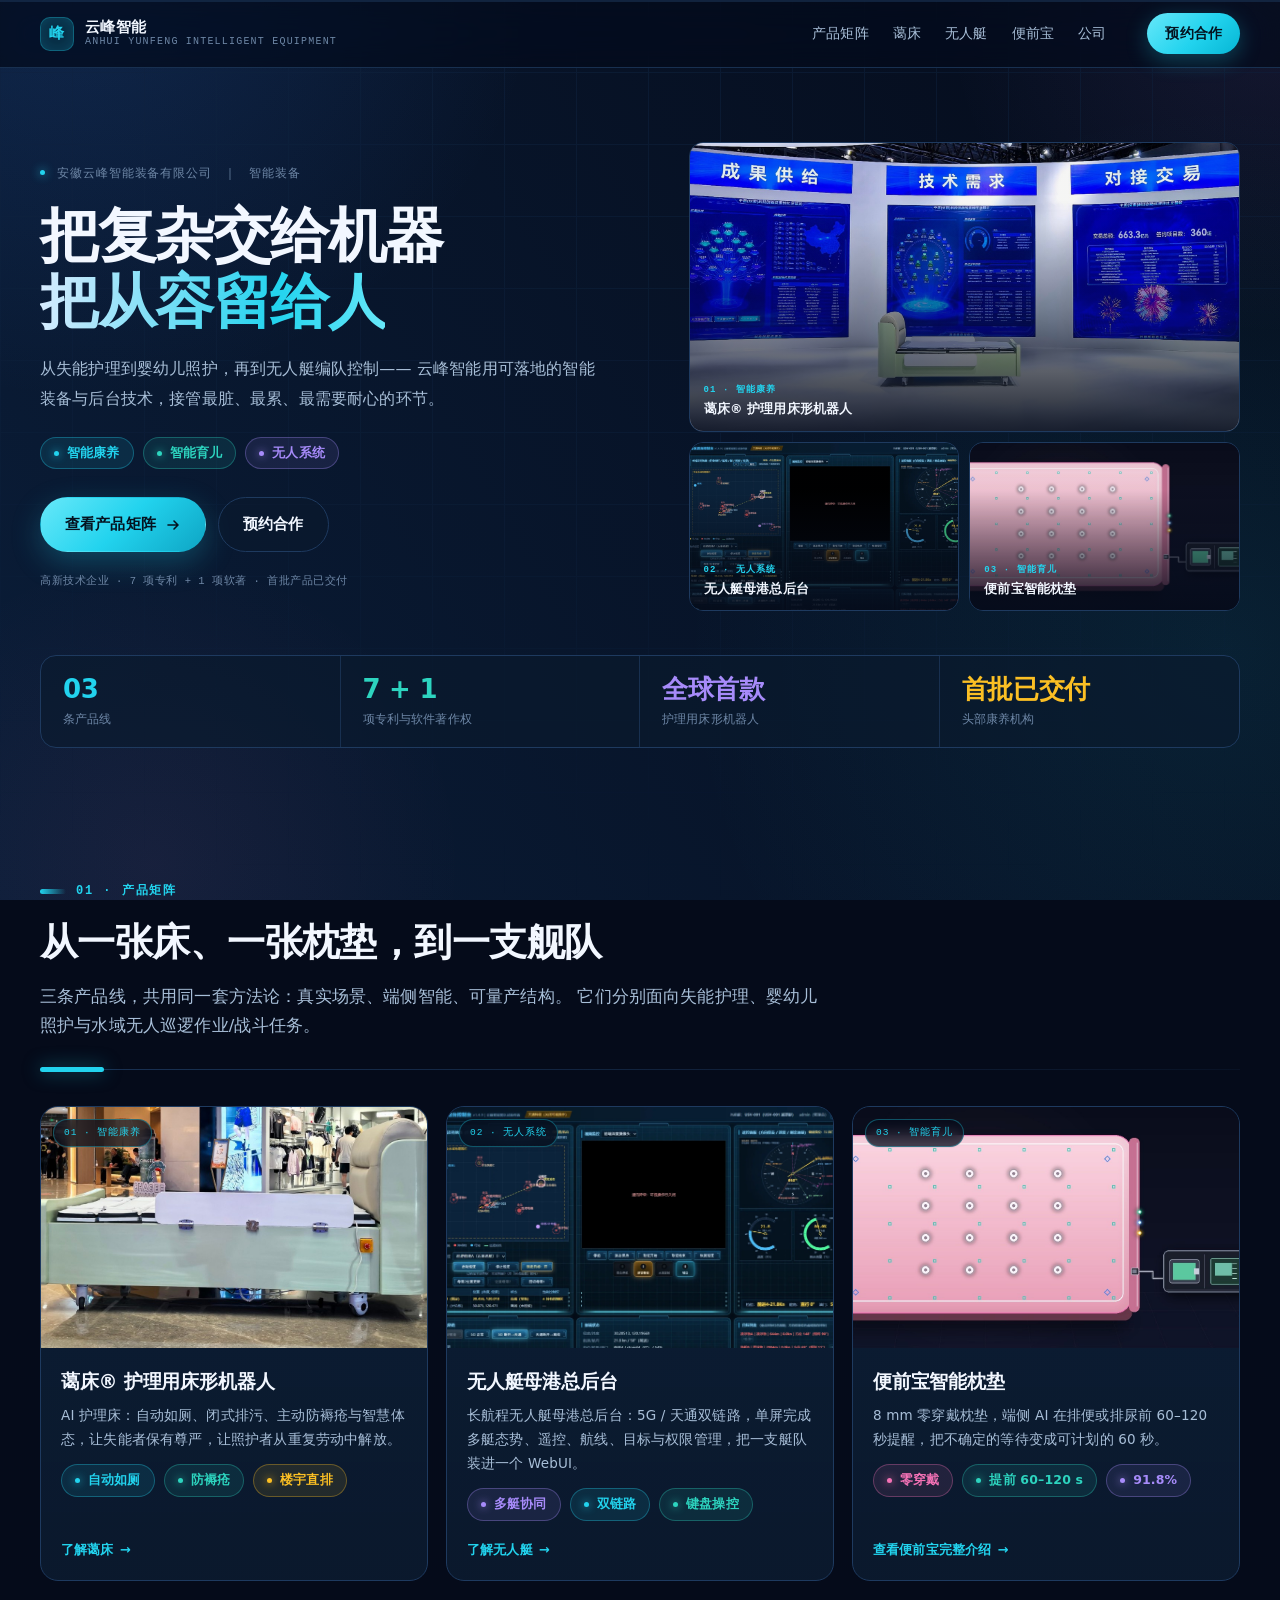
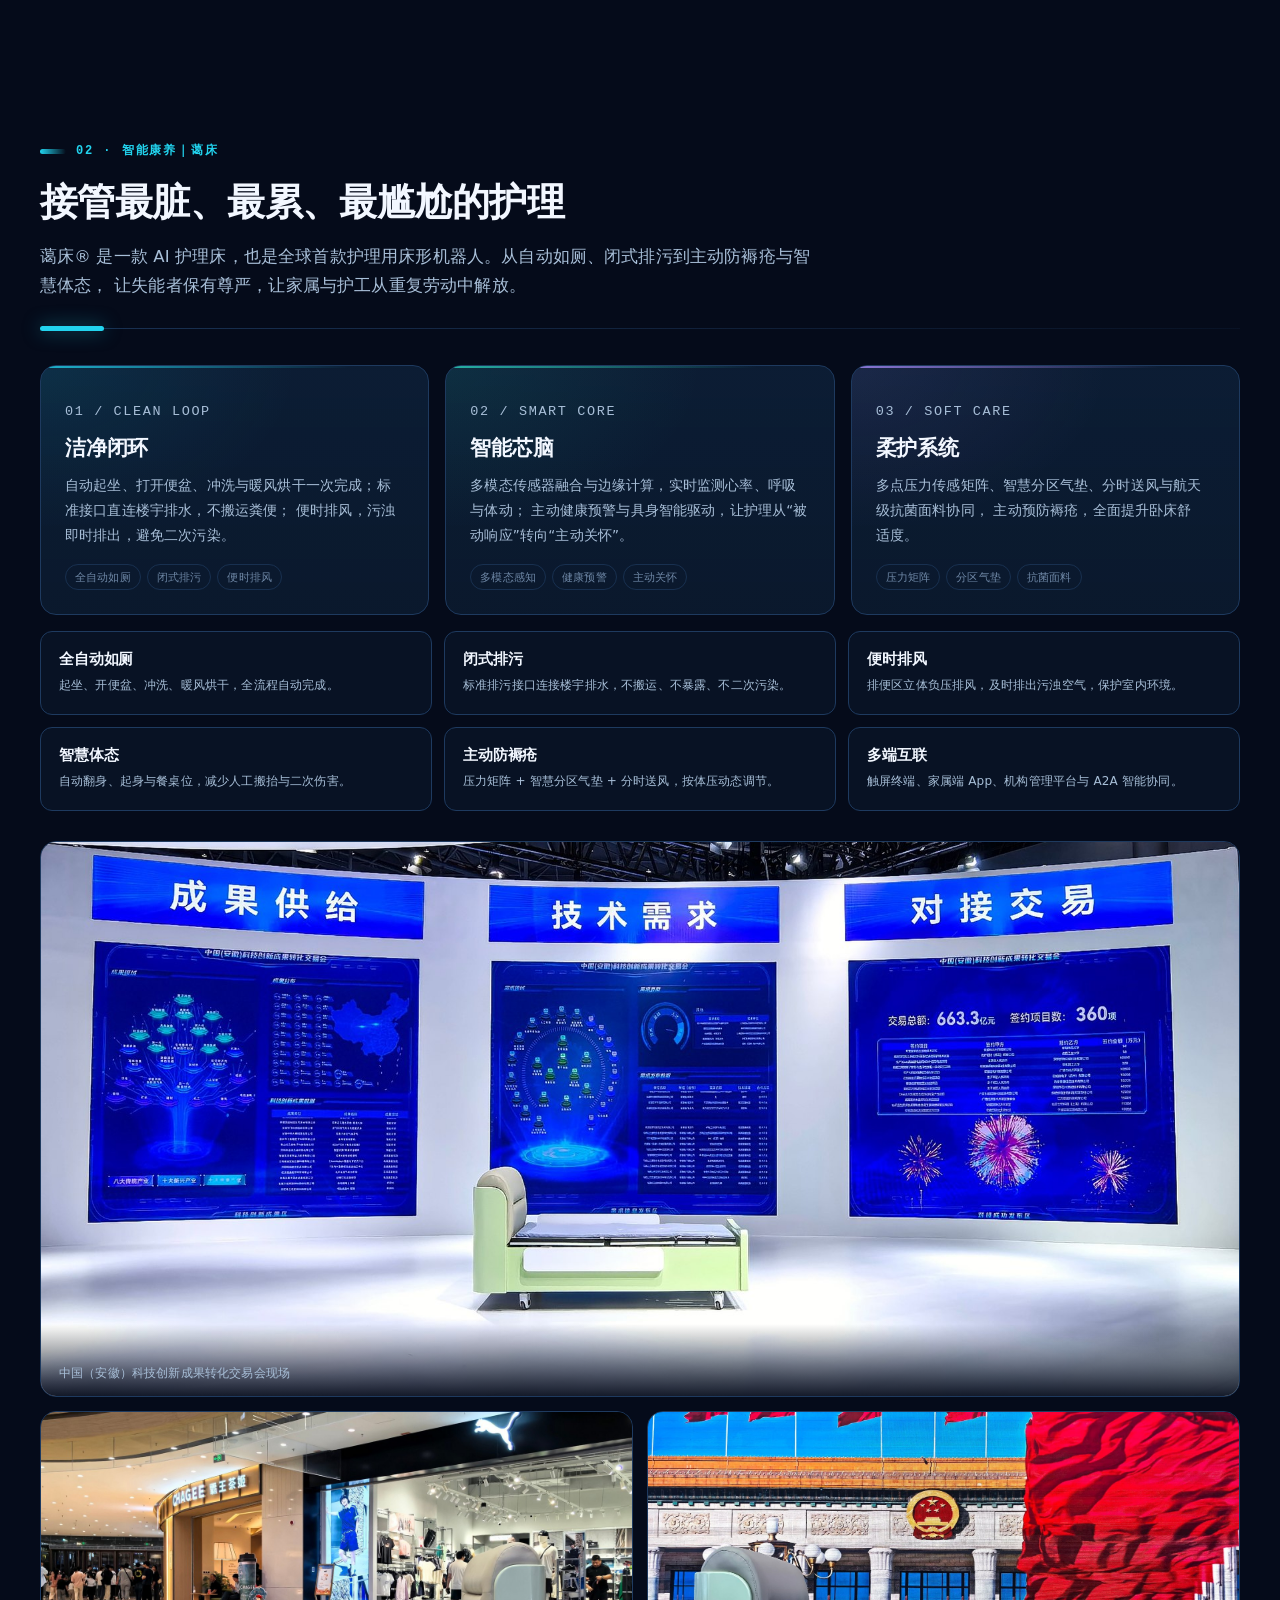
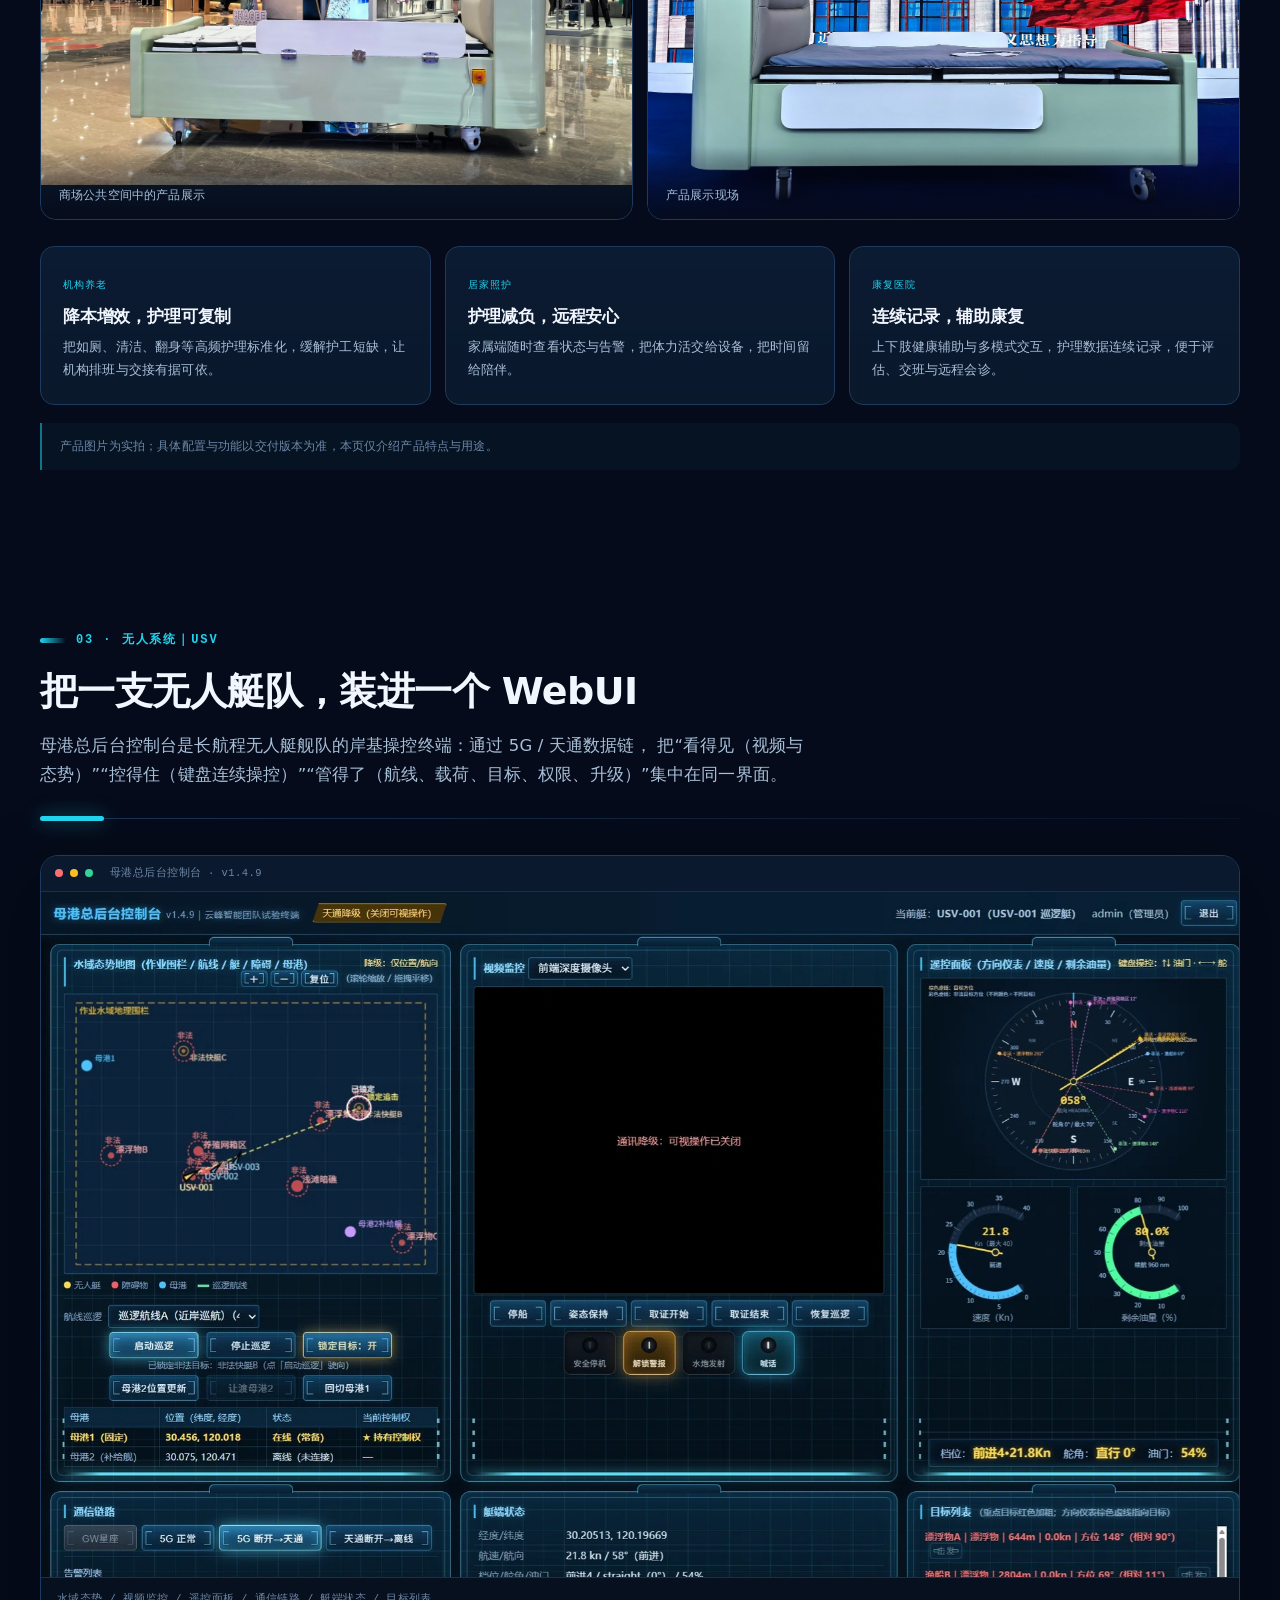
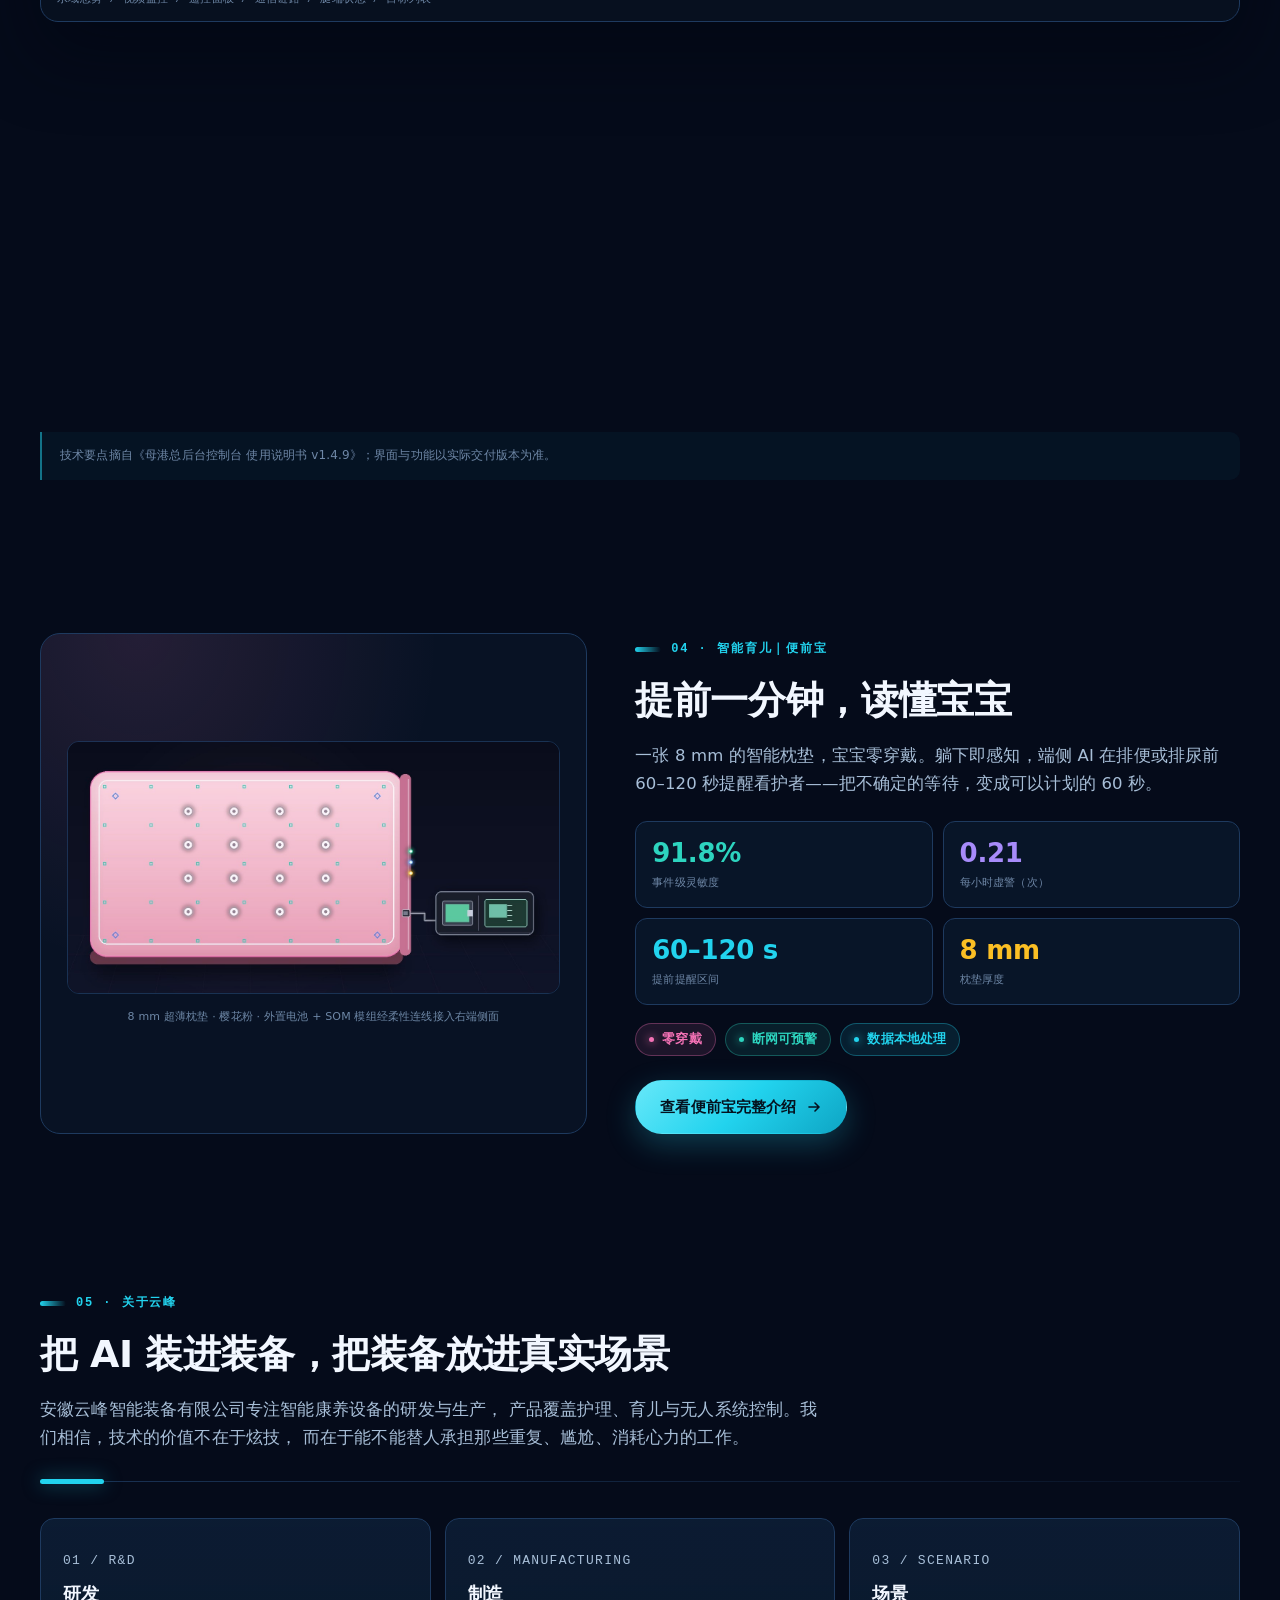
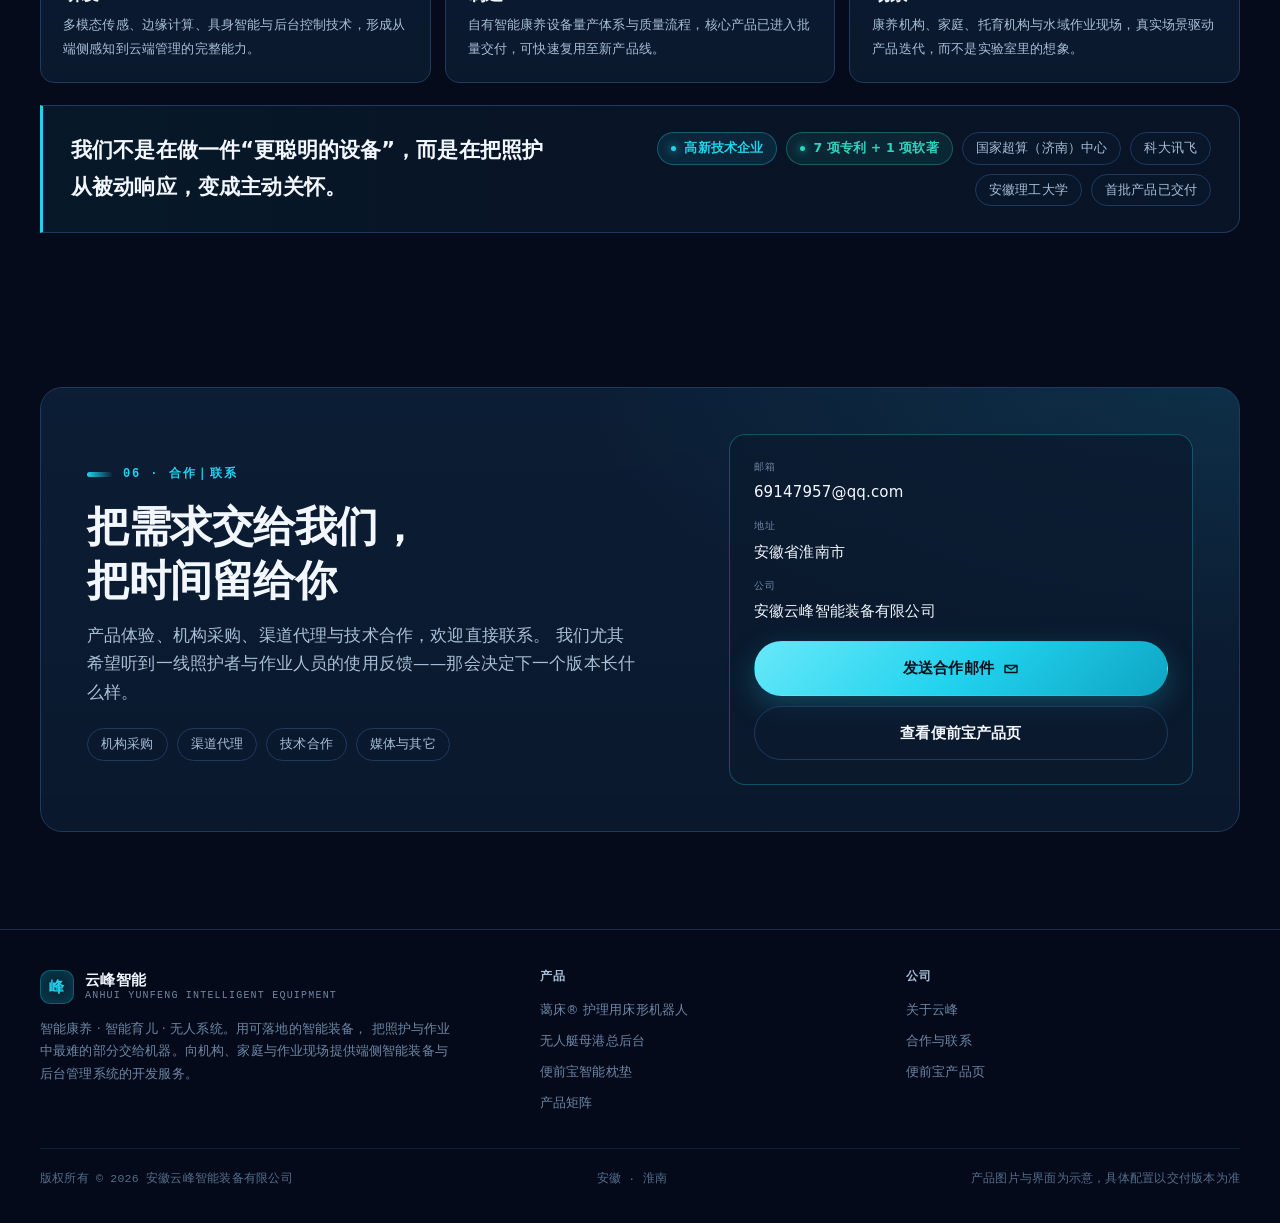
==== index.html @ 22052f96 "修改主页无人艇总后台控制台产品介绍" ====
<!DOCTYPE html>
<html lang="zh-CN">
<head>
    <meta charset="UTF-8">
    <meta name="viewport" content="width=device-width, initial-scale=1.0">
    <title>安徽云峰智能装备有限公司｜智能康养 · 智能育儿 · 无人系统</title>
    <meta name="description" content="安徽云峰智能装备有限公司：蔼床® 护理用床形机器人、便前宝智能枕垫、无人艇母港总后台控制技术。以智能装备接管护理与作业中最脏、最累、最需要耐心的环节。">
    <meta name="theme-color" content="#050B1A">
    <link rel="stylesheet" href="about.css">
    <link rel="stylesheet" href="index.css">
    <link rel="icon" href="data:image/svg+xml,%3Csvg xmlns='http://www.w3.org/2000/svg' viewBox='0 0 64 64'%3E%3Crect width='64' height='64' rx='16' fill='%230B1A2E'/%3E%3Cpath d='M20 44V20h7l10 14V20h7v24h-7L27 30v14z' fill='%2322D3EE'/%3E%3C/svg%3E">
    <script>
        document.documentElement.classList.add("js");
        window.__siteReady = false;
        window.setTimeout(function () {
            if (!window.__siteReady) document.documentElement.classList.remove("js");
        }, 2500);
    </script>
</head>
<body>
    <a class="skip-link" href="#main">跳到主要内容</a>

    <div class="progress" aria-hidden="true"><div class="progress__bar" id="progressBar"></div></div>

    <header class="nav" id="siteNav">
        <div class="wrap nav__inner">
            <a class="brand" href="index.html" aria-label="安徽云峰智能装备有限公司 · 首页">
                <span class="brand__mark" aria-hidden="true">峰</span>
                <span class="brand__text">
                    <span class="brand__name">云峰智能</span>
                    <span class="brand__sub">Anhui Yunfeng Intelligent Equipment</span>
                </span>
            </a>

            <button class="nav__toggle" id="navToggle" aria-label="展开导航菜单" aria-expanded="false" aria-controls="navLinks">
                <span aria-hidden="true"></span>
            </button>

            <ul class="nav__links" id="navLinks">
                <li><a href="#products">产品矩阵</a></li>
                <li><a href="#bed">蔼床</a></li>
                <li><a href="#usv">无人艇</a></li>
                <li><a href="#baby">便前宝</a></li>
                <li><a href="#company">公司</a></li>
            </ul>

            <a class="nav__cta" href="#contact">预约合作</a>
        </div>
    </header>

    <main id="main">
        <!-- ================= 首屏 ================= -->
        <section class="home-hero" id="top">
            <div class="wrap home-hero__grid">
                <div class="home-hero__copy">
                    <p class="hero__meta home-meta">
                        <span class="dot" aria-hidden="true"></span>
                        安徽云峰智能装备有限公司
                        <span class="sep" aria-hidden="true">｜</span>
                        智能装备
                    </p>

                    <h1>把复杂交给机器<br><span>把从容留给人</span></h1>

                    <p class="hero__lead">
                        从失能护理到婴幼儿照护，再到无人艇编队控制——
                        云峰智能用可落地的智能装备与后台技术，接管最脏、最累、最需要耐心的环节。
                    </p>

                    <div class="chips hero__chips">
                        <span class="chip" style="--accent: var(--cyan)">智能康养</span>
                        <span class="chip" style="--accent: var(--teal)">智能育儿</span>
                        <span class="chip" style="--accent: var(--violet)">无人系统</span>
                    </div>

                    <div class="hero__actions">
                        <a class="btn btn--primary" href="#products">
                            查看产品矩阵
                            <svg viewBox="0 0 16 16" fill="none" aria-hidden="true"><path d="M3 8h9M9 4l4 4-4 4" stroke="currentColor" stroke-width="1.6" stroke-linecap="round" stroke-linejoin="round"/></svg>
                        </a>
                        <a class="btn btn--ghost" href="#contact">预约合作</a>
                    </div>

                    <p class="hero-note">高新技术企业 · 7 项专利 + 1 项软著 · 首批产品已交付</p>
                </div>

                <div class="hero-mosaic" aria-label="三条产品线">
                    <a class="hm hm--main" href="#bed">
                        <img src="assets/bed-expo.jpg" width="1800" height="833"
                             alt="蔼床护理用床形机器人在科技成果转化交易会现场展示">
                        <span><em>01 · 智能康养</em>蔼床® 护理用床形机器人</span>
                    </a>
                    <a class="hm" href="#usv">
                        <img src="assets/usv-console.jpg" width="1800" height="1030"
                             alt="母港总后台控制台：水域态势地图、视频监控与遥控面板">
                        <span><em>02 · 无人系统</em>无人艇母港总后台</span>
                    </a>
                    <a class="hm" href="#baby">
                        <img src="assets/pad-top.jpg" width="1350" height="690"
                             alt="便前宝 8 mm 智能枕垫俯视示意">
                        <span><em>03 · 智能育儿</em>便前宝智能枕垫</span>
                    </a>
                </div>
            </div>

            <div class="wrap">
                <div class="ribbon" data-reveal>
                    <div class="ribbon__item" style="--accent: var(--cyan)">
                        <span class="ribbon__v">03</span>
                        <span class="ribbon__k">条产品线</span>
                    </div>
                    <div class="ribbon__item" style="--accent: var(--teal)">
                        <span class="ribbon__v">7 + 1</span>
                        <span class="ribbon__k">项专利与软件著作权</span>
                    </div>
                    <div class="ribbon__item" style="--accent: var(--violet)">
                        <span class="ribbon__v">全球首款</span>
                        <span class="ribbon__k">护理用床形机器人</span>
                    </div>
                    <div class="ribbon__item" style="--accent: var(--amber)">
                        <span class="ribbon__v">首批已交付</span>
                        <span class="ribbon__k">头部康养机构</span>
                    </div>
                </div>
            </div>
        </section>

        <!-- ================= 01 产品矩阵 ================= -->
        <section class="section" id="products">
            <div class="wrap">
                <div class="sec-head" data-reveal>
                    <p class="eyebrow">01 · 产品矩阵</p>
                    <h2>从一张床、一张枕垫，到一支舰队</h2>
                    <p class="sec-sub">
                        三条产品线，共用同一套方法论：真实场景、端侧智能、可量产结构。
                        它们分别面向失能护理、婴幼儿照护与水域无人巡逻作业/战斗任务。
                    </p>
                </div>
                <div class="rule" aria-hidden="true"></div>

                <div class="product-cards">
                    <article class="p-card" style="--accent: var(--cyan)" data-reveal>
                        <a class="p-card__media" href="#bed" aria-label="查看蔼床介绍">
                            <img src="assets/bed-mall-card.jpg" width="1034" height="646" loading="lazy"
                                 alt="蔼床护理用床形机器人在商场公共空间展示，床体与白色操作面板清晰可见">
                            <span class="p-card__badge">01 · 智能康养</span>
                        </a>
                        <div class="p-card__body">
                            <h3>蔼床® 护理用床形机器人</h3>
                            <p>AI 护理床：自动如厕、闭式排污、主动防褥疮与智慧体态，让失能者保有尊严，让照护者从重复劳动中解放。</p>
                            <div class="chips">
                                <span class="chip" style="--accent: var(--cyan)">自动如厕</span>
                                <span class="chip" style="--accent: var(--teal)">防褥疮</span>
                                <span class="chip" style="--accent: var(--amber)">楼宇直排</span>
                            </div>
                            <a class="p-card__link" href="#bed">了解蔼床 <span aria-hidden="true">→</span></a>
                        </div>
                    </article>

                    <article class="p-card" style="--accent: var(--violet)" data-reveal>
                        <a class="p-card__media" href="#usv" aria-label="查看无人艇总后台介绍">
                            <img src="assets/usv-console.jpg" width="1800" height="1030" loading="lazy"
                                 alt="母港总后台控制台界面">
                            <span class="p-card__badge">02 · 无人系统</span>
                        </a>
                        <div class="p-card__body">
                            <h3>无人艇母港总后台</h3>
                            <p>长航程无人艇母港总后台：5G / 天通双链路，单屏完成多艇态势、遥控、航线、目标与权限管理，把一支艇队装进一个 WebUI。</p>
                            <div class="chips">
                                <span class="chip" style="--accent: var(--violet)">多艇协同</span>
                                <span class="chip" style="--accent: var(--cyan)">双链路</span>
                                <span class="chip" style="--accent: var(--teal)">键盘操控</span>
                            </div>
                            <a class="p-card__link" href="#usv">了解无人艇 <span aria-hidden="true">→</span></a>
                        </div>
                    </article>

                    <article class="p-card" style="--accent: var(--pink)" data-reveal>
                        <a class="p-card__media" href="about.html" aria-label="查看便前宝完整介绍">
                            <img src="assets/pad-top.jpg" width="1350" height="690" loading="lazy"
                                 alt="便前宝智能枕垫俯视示意">
                            <span class="p-card__badge">03 · 智能育儿</span>
                        </a>
                        <div class="p-card__body">
                            <h3>便前宝智能枕垫</h3>
                            <p>8 mm 零穿戴枕垫，端侧 AI 在排便或排尿前 60–120 秒提醒，把不确定的等待变成可计划的 60 秒。</p>
                            <div class="chips">
                                <span class="chip" style="--accent: var(--pink)">零穿戴</span>
                                <span class="chip" style="--accent: var(--teal)">提前 60–120 s</span>
                                <span class="chip" style="--accent: var(--violet)">91.8%</span>
                            </div>
                            <a class="p-card__link" href="about.html">查看便前宝完整介绍 <span aria-hidden="true">→</span></a>
                        </div>
                    </article>
                </div>
            </div>
        </section>

        <!-- ================= 02 智能康养｜蔼床 ================= -->
        <section class="section" id="bed">
            <div class="wrap">
                <div class="sec-head" data-reveal>
                    <p class="eyebrow">02 · 智能康养｜蔼床</p>
                    <h2><span class="nowrap">接管最脏、</span>&#8203;<span class="nowrap">最累、</span>&#8203;<span class="nowrap">最尴尬的护理</span></h2>
                    <p class="sec-sub">
                        蔼床® 是一款 AI 护理床，也是全球首款护理用床形机器人。从自动如厕、闭式排污到主动防褥疮与智慧体态，
                        让失能者保有尊严，让家属与护工从重复劳动中解放。
                    </p>
                </div>
                <div class="rule" aria-hidden="true"></div>

                <div class="pillars">
                    <article class="pillar" style="--accent: var(--cyan)" data-reveal>
                        <p class="pillar__i">01 / CLEAN LOOP</p>
                        <h3>洁净闭环</h3>
                        <p>
                            自动起坐、打开便盆、冲洗与暖风烘干一次完成；标准接口直连楼宇排水，不搬运粪便；
                            便时排风，污浊即时排出，避免二次污染。
                        </p>
                        <div class="pillar__tags">
                            <span>全自动如厕</span><span>闭式排污</span><span>便时排风</span>
                        </div>
                    </article>

                    <article class="pillar" style="--accent: var(--teal)" data-reveal>
                        <p class="pillar__i">02 / SMART CORE</p>
                        <h3>智能芯脑</h3>
                        <p>
                            多模态传感器融合与边缘计算，实时监测心率、呼吸与体动；
                            主动健康预警与具身智能驱动，让护理从“被动响应”转向“主动关怀”。
                        </p>
                        <div class="pillar__tags">
                            <span>多模态感知</span><span>健康预警</span><span>主动关怀</span>
                        </div>
                    </article>

                    <article class="pillar" style="--accent: var(--violet)" data-reveal>
                        <p class="pillar__i">03 / SOFT CARE</p>
                        <h3>柔护系统</h3>
                        <p>
                            多点压力传感矩阵、智慧分区气垫、分时送风与航天级抗菌面料协同，
                            主动预防褥疮，全面提升卧床舒适度。
                        </p>
                        <div class="pillar__tags">
                            <span>压力矩阵</span><span>分区气垫</span><span>抗菌面料</span>
                        </div>
                    </article>
                </div>

                <div class="features">
                    <article class="feature" data-reveal>
                        <h4>全自动如厕</h4>
                        <p>起坐、开便盆、冲洗、暖风烘干，全流程自动完成。</p>
                    </article>
                    <article class="feature" data-reveal>
                        <h4>闭式排污</h4>
                        <p>标准排污接口连接楼宇排水，不搬运、不暴露、不二次污染。</p>
                    </article>
                    <article class="feature" data-reveal>
                        <h4>便时排风</h4>
                        <p>排便区立体负压排风，及时排出污浊空气，保护室内环境。</p>
                    </article>
                    <article class="feature" data-reveal>
                        <h4>智慧体态</h4>
                        <p>自动翻身、起身与餐桌位，减少人工搬抬与二次伤害。</p>
                    </article>
                    <article class="feature" data-reveal>
                        <h4>主动防褥疮</h4>
                        <p>压力矩阵 + 智慧分区气垫 + 分时送风，按体压动态调节。</p>
                    </article>
                    <article class="feature" data-reveal>
                        <h4>多端互联</h4>
                        <p>触屏终端、家属端 App、机构管理平台与 A2A 智能协同。</p>
                    </article>
                </div>

                <div class="bed-gallery">
                    <figure data-reveal>
                        <img src="assets/bed-expo.jpg" width="1800" height="833" loading="lazy"
                             alt="蔼床在中国（安徽）科技创新成果转化交易会现场展示">
                        <figcaption>中国（安徽）科技创新成果转化交易会现场</figcaption>
                    </figure>
                    <figure data-reveal>
                        <img src="assets/bed-mall.jpg" width="1500" height="946" loading="lazy"
                             alt="蔼床护理用床形机器人在商场公共空间展示">
                        <figcaption>商场公共空间中的产品展示</figcaption>
                    </figure>
                    <figure data-reveal>
                        <img src="assets/bed-hall.jpg" width="1600" height="1101" loading="lazy"
                             alt="蔼床护理用床形机器人产品展示现场">
                        <figcaption>产品展示现场</figcaption>
                    </figure>
                </div>

                <div class="uses">
                    <article class="use" data-reveal>
                        <span>机构养老</span>
                        <h3>降本增效，护理可复制</h3>
                        <p>把如厕、清洁、翻身等高频护理标准化，缓解护工短缺，让机构排班与交接有据可依。</p>
                    </article>
                    <article class="use" data-reveal>
                        <span>居家照护</span>
                        <h3>护理减负，远程安心</h3>
                        <p>家属端随时查看状态与告警，把体力活交给设备，把时间留给陪伴。</p>
                    </article>
                    <article class="use" data-reveal>
                        <span>康复医院</span>
                        <h3>连续记录，辅助康复</h3>
                        <p>上下肢健康辅助与多模式交互，护理数据连续记录，便于评估、交班与远程会诊。</p>
                    </article>
                </div>

                <p class="note">
                    产品图片为实拍；具体配置与功能以交付版本为准，本页仅介绍产品特点与用途。
                </p>
            </div>
        </section>

        <!-- ================= 03 无人系统｜USV ================= -->
        <section class="section" id="usv">
            <div class="wrap">
                <div class="sec-head" data-reveal>
                    <p class="eyebrow">03 · 无人系统｜USV</p>
                    <h2>把一支无人艇队，装进一个 WebUI</h2>
                    <p class="sec-sub">
                        母港总后台控制台是长航程无人艇舰队的岸基操控终端：通过 5G / 天通数据链，
                        把“看得见（视频与态势）”“控得住（键盘连续操控）”“管得了（航线、载荷、目标、权限、升级）”集中在同一界面。
                    </p>
                </div>
                <div class="rule" aria-hidden="true"></div>

                <figure class="usv-shot" data-reveal>
                    <div class="usv-shot__bar" aria-hidden="true">
                        <i></i><i></i><i></i>
                        <span>母港总后台控制台 · v1.4.9</span>
                    </div>
                    <img src="assets/usv-console.jpg" width="1800" height="1030" loading="lazy"
                         alt="母港总后台控制台界面：左侧水域态势地图与双母港表格，中部视频监控与载荷按键，右侧方向、速度与油量仪表">
                    <figcaption>水域态势 / 视频监控 / 遥控面板 / 通信链路 / 艇端状态 / 目标列表</figcaption>
                </figure>

                <div class="hl-grid">
                    <article class="hl" data-reveal>
                        <p class="hl__i">01 / SITUATION</p>
                        <h3>单屏全域态势</h3>
                        <p>4:3 水域地图叠加电子围栏、巡逻航线、障碍物与双母港；非法目标、任务航点与追击连线一屏可读。</p>
                    </article>
                    <article class="hl" data-reveal>
                        <p class="hl__i">02 / LINK</p>
                        <h3>双链路通信</h3>
                        <p>5G 正常 → 天通降级 → 离线三级切换；降级关闭可视操作，离线锁止全部远程操作。</p>
                    </article>
                    <article class="hl" data-reveal>
                        <p class="hl__i">03 / CONTROL</p>
                        <h3>键盘连续操控</h3>
                        <p>↑↓ 油门 5% 步进、按住 5 秒线性加减速；←→ 舵角 ±70°；空格安全停机，任务与追击中键盘指令优先。</p>
                    </article>
                    <article class="hl" data-reveal>
                        <p class="hl__i">04 / ROUTE</p>
                        <h3>航线与追击</h3>
                        <p>1–200 个航点；单航点任务在 2 海里范围自动环巡；30 米追击判定、5 米到达判定。</p>
                    </article>
                    <article class="hl" data-reveal>
                        <p class="hl__i">05 / MOTHER PORT</p>
                        <h3>双母港接力</h3>
                        <p>母港 2 位置更新、让渡与回切；配合补给舰，把任务半径从 1200 海里继续向外延伸。</p>
                    </article>
                    <article class="hl" data-reveal>
                        <p class="hl__i">06 / FLEET</p>
                        <h3>多艇与权限</h3>
                        <p>多艇管理、操作员分配、管理员 / 操作员 / 观察员三级权限；OTA 升级与全程操作日志。</p>
                    </article>
                </div>

                <div class="caps" data-reveal>
                    <span class="chip chip--plain">5 路视频源</span>
                    <span class="chip chip--plain">载荷作业联动</span>
                    <span class="chip chip--plain">水炮安全红线</span>
                    <span class="chip chip--plain">三级告警</span>
                    <span class="chip chip--plain">状态保留</span>
                    <span class="chip chip--plain">操作日志</span>
                </div>

                <p class="note">
                    技术要点摘自《母港总后台控制台 使用说明书 v1.4.9》；界面与功能以实际交付版本为准。
                </p>
            </div>
        </section>

        <!-- ================= 04 智能育儿｜便前宝 ================= -->
        <section class="section" id="baby">
            <div class="wrap">
                <div class="baby">
                    <div class="baby__shot" data-reveal>
                        <img src="assets/pad-top.jpg" width="1350" height="690" loading="lazy"
                             alt="便前宝 8 mm 智能枕垫俯视示意：中央电极阵列与压力阵列，右端为 LED 与外置模组">
                        <p>8 mm 超薄枕垫 · 樱花粉 · 外置电池 + SOM 模组经柔性连线接入右端侧面</p>
                    </div>

                    <div data-reveal>
                        <p class="eyebrow">04 · 智能育儿｜便前宝</p>
                        <h2>提前一分钟，读懂宝宝</h2>
                        <p class="sec-sub">
                            一张 8 mm 的智能枕垫，宝宝零穿戴。躺下即感知，端侧 AI 在排便或排尿前
                            60–120 秒提醒看护者——把不确定的等待，变成可以计划的 60 秒。
                        </p>

                        <div class="baby-stats">
                            <div class="baby-stat" style="--accent: var(--teal)">
                                <b>91.8%</b><span>事件级灵敏度</span>
                            </div>
                            <div class="baby-stat" style="--accent: var(--violet)">
                                <b>0.21</b><span>每小时虚警（次）</span>
                            </div>
                            <div class="baby-stat" style="--accent: var(--cyan)">
                                <b>60–120 s</b><span>提前提醒区间</span>
                            </div>
                            <div class="baby-stat" style="--accent: var(--amber)">
                                <b>8 mm</b><span>枕垫厚度</span>
                            </div>
                        </div>

                        <div class="chips" style="margin-top: 18px">
                            <span class="chip" style="--accent: var(--pink)">零穿戴</span>
                            <span class="chip" style="--accent: var(--teal)">断网可预警</span>
                            <span class="chip" style="--accent: var(--cyan)">数据本地处理</span>
                        </div>

                        <a class="btn btn--primary" href="about.html" style="margin-top: 24px">
                            查看便前宝完整介绍
                            <svg viewBox="0 0 16 16" fill="none" aria-hidden="true"><path d="M3 8h9M9 4l4 4-4 4" stroke="currentColor" stroke-width="1.6" stroke-linecap="round" stroke-linejoin="round"/></svg>
                        </a>
                    </div>
                </div>
            </div>
        </section>

        <!-- ================= 05 关于云峰 ================= -->
        <section class="section" id="company">
            <div class="wrap">
                <div class="sec-head" data-reveal>
                    <p class="eyebrow">05 · 关于云峰</p>
                    <h2>把 AI 装进装备，把装备放进真实场景</h2>
                    <p class="sec-sub">
                        安徽云峰智能装备有限公司专注智能康养设备的研发与生产，
                        产品覆盖护理、育儿与无人系统控制。我们相信，技术的价值不在于炫技，
                        而在于能不能替人承担那些重复、尴尬、消耗心力的工作。
                    </p>
                </div>
                <div class="rule" aria-hidden="true"></div>

                <div class="company-grid">
                    <article class="company-card" style="--accent: var(--cyan)" data-reveal>
                        <p class="company-card__i">01 / R&amp;D</p>
                        <h3>研发</h3>
                        <p>多模态传感、边缘计算、具身智能与后台控制技术，形成从端侧感知到云端管理的完整能力。</p>
                    </article>
                    <article class="company-card" style="--accent: var(--teal)" data-reveal>
                        <p class="company-card__i">02 / MANUFACTURING</p>
                        <h3>制造</h3>
                        <p>自有智能康养设备量产体系与质量流程，核心产品已进入批量交付，可快速复用至新产品线。</p>
                    </article>
                    <article class="company-card" style="--accent: var(--violet)" data-reveal>
                        <p class="company-card__i">03 / SCENARIO</p>
                        <h3>场景</h3>
                        <p>康养机构、家庭、托育机构与水域作业现场，真实场景驱动产品迭代，而不是实验室里的想象。</p>
                    </article>
                </div>

                <div class="company-band" data-reveal>
                    <p class="company-band__quote">
                        我们不是在做一件“更聪明的设备”，而是在把照护从被动响应，变成主动关怀。
                    </p>
                    <div class="chips">
                        <span class="chip" style="--accent: var(--cyan)">高新技术企业</span>
                        <span class="chip" style="--accent: var(--teal)">7 项专利 + 1 项软著</span>
                        <span class="chip chip--plain">国家超算（济南）中心</span>
                        <span class="chip chip--plain">科大讯飞</span>
                        <span class="chip chip--plain">安徽理工大学</span>
                        <span class="chip chip--plain">首批产品已交付</span>
                    </div>
                </div>
            </div>
        </section>

        <!-- ================= 06 合作｜联系 ================= -->
        <section class="section" id="contact">
            <div class="wrap">
                <div class="contact-box" data-reveal>
                    <div>
                        <p class="eyebrow">06 · 合作｜联系</p>
                        <h2>把需求交给我们，<br>把时间留给你</h2>
                        <p class="sec-sub" style="margin-top: 14px; max-width: 560px">
                            产品体验、机构采购、渠道代理与技术合作，欢迎直接联系。
                            我们尤其希望听到一线照护者与作业人员的使用反馈——那会决定下一个版本长什么样。
                        </p>
                        <div class="chips" style="margin-top: 20px">
                            <span class="chip chip--plain">机构采购</span>
                            <span class="chip chip--plain">渠道代理</span>
                            <span class="chip chip--plain">技术合作</span>
                            <span class="chip chip--plain">媒体与其它</span>
                        </div>
                    </div>

                    <div class="contact-card">
                        <p class="contact-card__k">邮箱</p>
                        <a class="contact-card__v" href="mailto:69147957@qq.com">69147957@qq.com</a>
                        <p class="contact-card__k">地址</p>
                        <p class="contact-card__v">安徽省淮南市</p>
                        <p class="contact-card__k">公司</p>
                        <p class="contact-card__v">安徽云峰智能装备有限公司</p>
                        <a class="btn btn--primary" href="mailto:69147957@qq.com?subject=%E3%80%90%E4%BA%91%E5%B3%B0%E6%99%BA%E8%83%BD%E3%80%91%E5%90%88%E4%BD%9C%E5%92%A8%E8%AF%A2" style="margin-top: 18px">
                            发送合作邮件
                            <svg viewBox="0 0 16 16" fill="none" aria-hidden="true"><path d="M2 4.5 8 8.5l6-4M2 4.5h12v7H2z" stroke="currentColor" stroke-width="1.4" stroke-linejoin="round"/></svg>
                        </a>
                        <a class="btn btn--ghost" href="about.html" style="margin-top: 10px">查看便前宝产品页</a>
                    </div>
                </div>
            </div>
        </section>
    </main>

    <footer class="footer">
        <div class="wrap">
            <div class="footer__top">
                <div>
                    <a class="brand" href="index.html">
                        <span class="brand__mark" aria-hidden="true">峰</span>
                        <span class="brand__text">
                            <span class="brand__name">云峰智能</span>
                            <span class="brand__sub">Anhui Yunfeng Intelligent Equipment</span>
                        </span>
                    </a>
                    <p class="footer__desc">
                        智能康养 · 智能育儿 · 无人系统。用可落地的智能装备，
                        把照护与作业中最难的部分交给机器。向机构、家庭与作业现场提供端侧智能装备与后台管理系统的开发服务。
                    </p>
                </div>

                <div>
                    <h4>产品</h4>
                    <ul>
                        <li><a href="#bed">蔼床® 护理用床形机器人</a></li>
                        <li><a href="#usv">无人艇母港总后台</a></li>
                        <li><a href="about.html">便前宝智能枕垫</a></li>
                        <li><a href="#products">产品矩阵</a></li>
                    </ul>
                </div>

                <div>
                    <h4>公司</h4>
                    <ul>
                        <li><a href="#company">关于云峰</a></li>
                        <li><a href="#contact">合作与联系</a></li>
                        <li><a href="about.html">便前宝产品页</a></li>
                    </ul>
                </div>
            </div>

            <div class="footer__bottom">
                <span>版权所有 © <span id="year">2026</span> 安徽云峰智能装备有限公司</span>
                <span>安徽 · 淮南</span>
                <span>产品图片与界面为示意，具体配置以交付版本为准</span>
            </div>
        </div>
    </footer>

    <button class="to-top" id="toTop" type="button" aria-label="回到顶部">↑</button>

    <script src="index.js"></script>
</body>
</html>
---- about.css ----
/* ==========================================================================
   便前宝 · 产品介绍页
   设计语言取自安徽云峰智能装备有限公司《附件三 · 产品介绍》路演 PPT：
   深海军蓝渐变底 + 网格叠加 + 青/蓝/紫光晕 + 半透明描边卡片 + 无衬线中文
   ========================================================================== */

/* ---------- Design tokens ---------- */
:root {
  --bg-0: #050b1a;
  --bg-1: #0a1d38;
  --panel: #0b1a2e;
  --panel-2: #0e223c;
  --panel-3: #102440;

  --line: #1e3a5f;
  --line-soft: #183050;
  --line-strong: #1a3355;
  --grid: #102440;

  --text: #f2f7ff;
  --text-2: #c8dbef;
  --muted: #a8bfd8;
  --dim: #6e87a6;
  --faint: #556e8c;

  --cyan: #22d3ee;
  --teal: #2dd4bf;
  --violet: #a78bfa;
  --pink: #f472b6;
  --amber: #fbbf24;
  --blue: #3b82f6;
  --green: #34d399;

  --max: 1200px;
  --gutter: clamp(20px, 4vw, 32px);
  --radius: 16px;
  --radius-lg: 22px;
  --nav-h: 68px;

  --font: "Microsoft YaHei", "PingFang SC", "Hiragino Sans GB",
    "Source Han Sans SC", "Noto Sans CJK SC", system-ui, -apple-system,
    "Segoe UI", sans-serif;
  --mono: "Cascadia Mono", ui-monospace, "SF Mono", Consolas, monospace;

  color-scheme: dark;
}

/* ---------- Reset ---------- */
*,
*::before,
*::after { box-sizing: border-box; }

html {
  scroll-behavior: smooth;
  scroll-padding-top: calc(var(--nav-h) + 20px);
  -webkit-text-size-adjust: 100%;
}

body {
  margin: 0;
  color: var(--text);
  font-family: var(--font);
  font-size: 16px;
  line-height: 1.75;
  letter-spacing: .01em;
  background-color: var(--bg-0);
  background-image:
    radial-gradient(760px 760px at 6% -8%, rgba(59, 130, 246, .16), transparent 62%),
    radial-gradient(880px 880px at 96% 72%, rgba(34, 211, 238, .09), transparent 62%),
    radial-gradient(560px 560px at 100% 0%, rgba(167, 139, 250, .10), transparent 60%),
    radial-gradient(520px 520px at 12% 96%, rgba(244, 114, 182, .06), transparent 60%),
    linear-gradient(240deg, var(--bg-0) 0%, var(--bg-1) 100%);
  background-attachment: fixed;
  overflow-x: hidden;
}

/* 网格底纹：对应 PPT 中 1 英寸间隔的细网格 */
body::before {
  content: "";
  position: fixed;
  inset: 0;
  z-index: 0;
  pointer-events: none;
  background-image:
    linear-gradient(to right, var(--grid) 1px, transparent 1px),
    linear-gradient(to bottom, var(--grid) 1px, transparent 1px);
  background-size: 72px 72px, 72px 72px;
  opacity: .55;
  -webkit-mask-image: radial-gradient(120% 100% at 50% 0%, #000 0%, rgba(0, 0, 0, .75) 55%, transparent 100%);
  mask-image: radial-gradient(120% 100% at 50% 0%, #000 0%, rgba(0, 0, 0, .75) 55%, transparent 100%);
}

img { max-width: 100%; display: block; }

a { color: var(--cyan); text-decoration: none; }
a:hover { text-decoration: underline; text-underline-offset: 3px; }

h1, h2, h3, h4 {
  margin: 0;
  line-height: 1.3;
  letter-spacing: -.01em;
  font-weight: 700;
  text-wrap: balance;
}

p { margin: 0; text-wrap: pretty; }

ul, ol { margin: 0; padding: 0; }

li { text-wrap: pretty; }

button { font: inherit; color: inherit; }

:focus-visible {
  outline: 2px solid var(--cyan);
  outline-offset: 3px;
  border-radius: 6px;
}

::selection { background: rgba(34, 211, 238, .3); color: #fff; }

/* ---------- Layout ---------- */
.wrap {
  width: min(var(--max), 100% - var(--gutter) * 2);
  margin-inline: auto;
  position: relative;
  z-index: 1;
}

.section {
  padding: clamp(54px, 6vw, 88px) 0;
  position: relative;
  z-index: 1;
}

.section--tight { padding-top: clamp(40px, 4vw, 64px); }

.skip-link {
  position: absolute;
  left: -9999px;
  top: 0;
  z-index: 100;
  background: var(--cyan);
  color: #04121f;
  padding: 10px 18px;
  border-radius: 0 0 10px 0;
  font-weight: 700;
}
.skip-link:focus { left: 0; }

/* ---------- Reading progress ---------- */
.progress {
  position: fixed;
  inset: 0 0 auto 0;
  height: 2px;
  z-index: 60;
  background: rgba(30, 58, 95, .5);
}
.progress__bar {
  height: 100%;
  width: 0;
  background: linear-gradient(90deg, var(--blue), var(--cyan), var(--teal));
  box-shadow: 0 0 12px rgba(34, 211, 238, .7);
  transition: width .1s linear;
}

/* ---------- Navigation ---------- */
.nav {
  position: sticky;
  top: 0;
  z-index: 50;
  height: var(--nav-h);
  background: rgba(5, 11, 26, .74);
  backdrop-filter: blur(16px) saturate(140%);
  -webkit-backdrop-filter: blur(16px) saturate(140%);
  border-bottom: 1px solid var(--line-soft);
}

.nav__inner {
  height: 100%;
  display: flex;
  align-items: center;
  gap: 22px;
}

.brand {
  display: flex;
  align-items: center;
  gap: 11px;
  color: var(--text);
  text-decoration: none;
  flex: none;
}
.brand:hover { text-decoration: none; }

.brand__mark {
  width: 34px;
  height: 34px;
  display: grid;
  place-items: center;
  border-radius: 10px;
  font-size: 15px;
  font-weight: 800;
  color: var(--cyan);
  background: rgba(34, 211, 238, .12);
  border: 1px solid rgba(34, 211, 238, .35);
  box-shadow: 0 0 18px rgba(34, 211, 238, .18) inset;
}

.brand__text { display: flex; flex-direction: column; line-height: 1.25; }
.brand__name { font-size: 14.5px; font-weight: 700; letter-spacing: .02em; }
.brand__sub {
  font-size: 10px;
  color: var(--dim);
  letter-spacing: .12em;
  text-transform: uppercase;
  font-family: var(--mono);
}

.nav__links {
  display: flex;
  align-items: center;
  gap: 2px;
  margin-left: auto;
  list-style: none;
}

.nav__links a {
  display: block;
  padding: 8px 11px;
  border-radius: 8px;
  font-size: 13.5px;
  color: var(--muted);
  text-decoration: none;
  transition: color .18s, background .18s;
  white-space: nowrap;
}
.nav__links a:hover { color: var(--text); background: rgba(34, 211, 238, .07); }
.nav__links a.is-active {
  color: var(--text);
  background: rgba(34, 211, 238, .12);
  box-shadow: inset 0 0 0 1px rgba(34, 211, 238, .25);
}

.nav__cta {
  flex: none;
  margin-left: 8px;
  padding: 9px 18px;
  border-radius: 99px;
  font-size: 13.5px;
  font-weight: 700;
  color: #04121f;
  background: linear-gradient(135deg, #67e8f9, var(--cyan) 55%, #06b6d4);
  box-shadow: 0 6px 22px rgba(34, 211, 238, .28);
  text-decoration: none;
  transition: transform .18s, box-shadow .18s;
}
.nav__cta:hover { transform: translateY(-1px); box-shadow: 0 10px 26px rgba(34, 211, 238, .38); text-decoration: none; }

.nav__toggle {
  display: none;
  margin-left: auto;
  width: 42px;
  height: 42px;
  border: 1px solid var(--line);
  border-radius: 10px;
  background: rgba(11, 26, 46, .8);
  cursor: pointer;
  place-items: center;
}
.nav__toggle span {
  display: block;
  width: 18px;
  height: 1.5px;
  background: var(--text-2);
  box-shadow: 0 -6px 0 var(--text-2), 0 6px 0 var(--text-2);
}

/* ---------- Typography helpers ---------- */
.eyebrow {
  display: inline-flex;
  align-items: center;
  gap: 10px;
  color: var(--cyan);
  font-size: 12px;
  font-weight: 700;
  letter-spacing: .16em;
  text-transform: uppercase;
  font-family: var(--mono);
}
.eyebrow::before {
  content: "";
  width: 26px;
  height: 5px;
  border-radius: 99px;
  background: linear-gradient(90deg, var(--cyan), rgba(34, 211, 238, 0));
}

.sec-head { max-width: 920px; }
.sec-head h2 {
  margin-top: 14px;
  font-size: clamp(26px, 3.3vw, 38px);
  line-height: 1.32;
  letter-spacing: -.015em;
  text-wrap: balance;
}
.sec-sub {
  margin-top: 16px;
  color: var(--muted);
  font-size: clamp(15px, 1.35vw, 16.5px);
  max-width: 780px;
}

.rule {
  position: relative;
  height: 1px;
  margin: 28px 0 36px;
  background: linear-gradient(90deg, var(--line-strong), rgba(26, 51, 85, .2));
}
.rule::before {
  content: "";
  position: absolute;
  left: 0;
  top: -2px;
  width: 64px;
  height: 5px;
  border-radius: 99px;
  background: var(--cyan);
  box-shadow: 0 0 18px rgba(34, 211, 238, .5);
}

.hl { color: var(--text); font-weight: 700; }
.nowrap { display: inline-block; white-space: nowrap; }
.cyan { color: var(--cyan); }
.teal { color: var(--teal); }
.violet { color: var(--violet); }
.pink { color: var(--pink); }
.amber { color: var(--amber); }
.dim { color: var(--dim); }

.hero__lead strong { color: var(--cyan); font-weight: 700; }

.mono { font-family: var(--mono); font-variant-numeric: tabular-nums; }

/* 勾选列表 */
.ticks {
  list-style: none;
  display: grid;
  gap: 9px;
  margin-top: 12px;
}
.ticks li {
  position: relative;
  padding-left: 17px;
  font-size: 13px;
  color: var(--muted);
  line-height: 1.8;
}
.ticks li::before {
  content: "";
  position: absolute;
  left: 0;
  top: .68em;
  width: 5px;
  height: 5px;
  border-radius: 50%;
  background: var(--accent, var(--cyan));
  box-shadow: 0 0 8px color-mix(in srgb, var(--accent, var(--cyan)) 70%, transparent);
}

/* ---------- Buttons ---------- */
.btn {
  display: inline-flex;
  align-items: center;
  justify-content: center;
  gap: 9px;
  padding: 13px 24px;
  border-radius: 99px;
  border: 1px solid transparent;
  font-size: 15px;
  font-weight: 700;
  text-decoration: none;
  cursor: pointer;
  transition: transform .18s, box-shadow .18s, background .18s, border-color .18s;
  white-space: nowrap;
}
.btn:hover { text-decoration: none; transform: translateY(-2px); }
.btn--primary {
  color: #04121f;
  background: linear-gradient(135deg, #67e8f9, var(--cyan) 50%, #0ea5c4);
  box-shadow: 0 10px 30px rgba(34, 211, 238, .25);
}
.btn--primary:hover { box-shadow: 0 16px 36px rgba(34, 211, 238, .38); }
.btn--ghost {
  color: var(--text);
  background: rgba(11, 26, 46, .6);
  border-color: var(--line);
}
.btn--ghost:hover { border-color: rgba(34, 211, 238, .55); background: rgba(34, 211, 238, .08); }

.btn svg { width: 16px; height: 16px; }

/* ---------- Chips / tags ---------- */
.chips { display: flex; flex-wrap: wrap; gap: 9px; }

.chip {
  display: inline-flex;
  align-items: center;
  gap: 8px;
  padding: 6px 13px;
  border-radius: 99px;
  font-size: 12.5px;
  font-weight: 700;
  color: var(--accent, var(--cyan));
  background: color-mix(in srgb, var(--accent, var(--cyan)) 10%, transparent);
  border: 1px solid color-mix(in srgb, var(--accent, var(--cyan)) 32%, transparent);
  line-height: 1.5;
}
.chip--plain {
  color: var(--muted);
  background: rgba(11, 26, 46, .65);
  border-color: var(--line);
  font-weight: 500;
}
.chip::before {
  content: "";
  width: 5px;
  height: 5px;
  border-radius: 50%;
  background: currentColor;
  box-shadow: 0 0 8px currentColor;
  flex: none;
}
.chip--plain::before { display: none; }

/* ---------- Cards ---------- */
.grid { display: grid; gap: 18px; }
.grid--2 { grid-template-columns: repeat(2, minmax(0, 1fr)); }
.grid--3 { grid-template-columns: repeat(3, minmax(0, 1fr)); }
.grid--4 { grid-template-columns: repeat(4, minmax(0, 1fr)); }
.grid--auto { grid-template-columns: repeat(auto-fit, minmax(250px, 1fr)); }

.card {
  position: relative;
  padding: 24px;
  border-radius: var(--radius);
  border: 1px solid var(--line);
  background:
    linear-gradient(180deg, rgba(14, 34, 60, .72) 0%, rgba(11, 26, 46, .9) 100%);
  overflow: hidden;
  transition: border-color .22s, transform .22s, box-shadow .22s;
}
.card::before {
  content: "";
  position: absolute;
  inset: 0 auto 0 0;
  width: 3px;
  background: var(--accent, var(--cyan));
  opacity: .85;
}
.card:hover {
  border-color: color-mix(in srgb, var(--accent, var(--cyan)) 45%, var(--line));
  transform: translateY(-3px);
  box-shadow: 0 18px 40px rgba(3, 9, 22, .55);
}

.card--flat { padding: 22px; }
.card--flat:hover { transform: none; }

.card__head {
  display: flex;
  align-items: center;
  gap: 12px;
  margin-bottom: 12px;
}

.card__icon {
  width: 34px;
  height: 34px;
  flex: none;
  display: grid;
  place-items: center;
  border-radius: 10px;
  font-size: 13px;
  font-weight: 800;
  font-family: var(--mono);
  color: var(--accent, var(--cyan));
  background: color-mix(in srgb, var(--accent, var(--cyan)) 18%, transparent);
  border: 1px solid color-mix(in srgb, var(--accent, var(--cyan)) 34%, transparent);
}
.card__title { font-size: 17px; font-weight: 700; color: var(--text); }
.card__text { color: var(--muted); font-size: 14.5px; line-height: 1.85; }
.card__text + .card__text { margin-top: 10px; }

.card__tag {
  margin-left: auto;
  font-size: 11px;
  color: var(--dim);
  font-family: var(--mono);
  letter-spacing: .06em;
  white-space: nowrap;
}

/* 商业卡片中的价格数字 */
.card > .mini__v {
  font-size: 28px;
  line-height: 1.2;
  color: var(--accent, var(--text));
}

/* 强调卡：对应 PPT 中青色描边的“一句话总结” */
.card--accent {
  background:
    radial-gradient(120% 140% at 100% 0%, rgba(34, 211, 238, .14), transparent 60%),
    linear-gradient(180deg, rgba(14, 34, 60, .95), rgba(11, 26, 46, .95));
  border-color: rgba(34, 211, 238, .55);
  box-shadow: 0 0 0 1px rgba(34, 211, 238, .08), 0 18px 50px rgba(3, 9, 22, .5);
}
.card--accent::before { display: none; }

.quote {
  font-size: clamp(17px, 1.7vw, 21px);
  line-height: 1.75;
  font-weight: 700;
  color: var(--text);
}
.quote em { font-style: normal; color: var(--cyan); }

/* ---------- Panels ---------- */
.panel {
  position: relative;
  border: 1px solid var(--line);
  border-radius: var(--radius-lg);
  background:
    radial-gradient(120% 120% at 0% 0%, rgba(59, 130, 246, .08), transparent 55%),
    rgba(11, 26, 46, .68);
  padding: clamp(22px, 3vw, 34px);
  overflow: hidden;
}
.panel__label {
  display: inline-flex;
  align-items: center;
  gap: 8px;
  font-size: 12px;
  font-weight: 700;
  letter-spacing: .1em;
  color: var(--cyan);
  font-family: var(--mono);
  text-transform: uppercase;
}
.panel__label::before {
  content: "";
  width: 6px;
  height: 6px;
  border-radius: 50%;
  background: var(--cyan);
  box-shadow: 0 0 10px var(--cyan);
}

/* ---------- Hero ---------- */
.hero {
  position: relative;
  padding: clamp(48px, 7vw, 86px) 0 clamp(44px, 5vw, 72px);
  z-index: 1;
}
.hero__grid {
  display: grid;
  grid-template-columns: 1.02fr .98fr;
  gap: clamp(32px, 5vw, 64px);
  align-items: center;
}

.hero__meta {
  display: flex;
  align-items: center;
  gap: 12px;
  flex-wrap: wrap;
  color: var(--dim);
  font-family: var(--mono);
  font-size: 10.5px;
  letter-spacing: .14em;
  text-transform: uppercase;
}
.hero__meta .dot {
  width: 5px;
  height: 5px;
  border-radius: 50%;
  background: var(--cyan);
  box-shadow: 0 0 10px var(--cyan);
}

.hero h1 {
  margin-top: 22px;
  font-size: clamp(46px, 6.4vw, 82px);
  line-height: 1.02;
  letter-spacing: -.03em;
  background: linear-gradient(96deg, #ffffff 0%, #d9ecff 45%, var(--cyan) 100%);
  -webkit-background-clip: text;
  background-clip: text;
  color: transparent;
}

.hero__title-sub {
  margin-top: 18px;
  font-size: clamp(20px, 2.3vw, 30px);
  font-weight: 700;
  color: var(--text);
  line-height: 1.5;
  letter-spacing: .01em;
}
.hero__title-sub span { color: var(--cyan); }

.hero__lead {
  margin-top: 18px;
  max-width: 560px;
  color: var(--muted);
  font-size: 16px;
  line-height: 1.9;
}

.hero__chips { margin-top: 22px; }

.hero__actions {
  display: flex;
  flex-wrap: wrap;
  gap: 12px;
  margin-top: 28px;
}

.hero__visual { position: relative; }

.shot {
  position: relative;
  border-radius: 20px;
  border: 1px solid var(--line);
  overflow: hidden;
  background:
    radial-gradient(100% 120% at 15% 0%, rgba(244, 114, 182, .14), transparent 55%),
    #070f20;
  box-shadow: 0 30px 70px rgba(2, 6, 16, .65);
}
.shot img { width: 100%; height: auto; }
.shot::after {
  content: "";
  position: absolute;
  inset: 0;
  border-radius: inherit;
  box-shadow: inset 0 0 0 1px rgba(242, 247, 255, .06);
  pointer-events: none;
}

.shot__cap {
  margin-top: 14px;
  color: var(--dim);
  font-size: 12px;
  line-height: 1.7;
  text-align: center;
}

.float-chip {
  position: absolute;
  z-index: 2;
  display: inline-flex;
  align-items: center;
  gap: 7px;
  padding: 7px 13px;
  border-radius: 99px;
  font-size: 11.5px;
  font-weight: 700;
  color: var(--text);
  background: rgba(5, 11, 26, .72);
  border: 1px solid rgba(34, 211, 238, .38);
  backdrop-filter: blur(8px);
  box-shadow: 0 8px 24px rgba(2, 6, 16, .5);
}
.float-chip::before {
  content: "";
  width: 5px;
  height: 5px;
  border-radius: 50%;
  background: var(--cyan);
  box-shadow: 0 0 9px var(--cyan);
}
.float-chip--a { top: 14px; left: 14px; }
.float-chip--b { right: 14px; bottom: 14px; border-color: rgba(45, 212, 191, .4); }
.float-chip--b::before { background: var(--teal); box-shadow: 0 0 9px var(--teal); }

/* 首屏 KPI 条 */
.kpis {
  display: grid;
  grid-template-columns: repeat(4, minmax(0, 1fr));
  gap: 14px;
  margin-top: clamp(36px, 4vw, 54px);
}

.kpi {
  position: relative;
  padding: 20px 20px 18px;
  border-radius: 14px;
  border: 1px solid var(--line);
  background: linear-gradient(180deg, rgba(14, 34, 60, .78), rgba(11, 26, 46, .92));
  overflow: hidden;
  transition: border-color .2s, transform .2s;
}
.kpi::after {
  content: "";
  position: absolute;
  inset: auto 0 0 0;
  height: 2px;
  background: linear-gradient(90deg, var(--accent), transparent 80%);
  opacity: .7;
}
.kpi:hover { border-color: color-mix(in srgb, var(--accent) 40%, var(--line)); transform: translateY(-2px); }

.kpi__value {
  display: flex;
  align-items: baseline;
  gap: 4px;
  font-size: clamp(30px, 3.3vw, 40px);
  font-weight: 800;
  line-height: 1.1;
  letter-spacing: -.02em;
  color: var(--accent, var(--cyan));
  font-variant-numeric: tabular-nums;
}
.kpi__value small {
  font-size: .42em;
  font-weight: 700;
  color: var(--muted);
  letter-spacing: 0;
}
.kpi__label { margin-top: 8px; font-size: 13px; color: var(--text-2); font-weight: 700; }
.kpi__note { margin-top: 4px; font-size: 11.5px; color: var(--dim); line-height: 1.6; }

/* ---------- Stats rows ---------- */
.stat-band {
  display: grid;
  grid-template-columns: repeat(4, minmax(0, 1fr));
  gap: 1px;
  background: var(--line-soft);
  border: 1px solid var(--line);
  border-radius: 16px;
  overflow: hidden;
  margin-top: 22px;
}
.stat {
  background: linear-gradient(180deg, rgba(11, 26, 46, .96), rgba(9, 22, 40, .96));
  padding: 22px 20px;
}
.stat__num {
  font-size: clamp(22px, 2.4vw, 30px);
  font-weight: 800;
  color: var(--accent, var(--text));
  line-height: 1.2;
  font-variant-numeric: tabular-nums;
  letter-spacing: -.01em;
}
.stat__num small { font-size: .5em; color: var(--muted); font-weight: 600; margin-left: 2px; }
.stat__label { margin-top: 6px; font-size: 12px; color: var(--dim); line-height: 1.6; }

/* ---------- Pain cards ---------- */
.pain-card { min-height: 170px; }
.pain-card .card__text { font-size: 14px; }

/* ---------- Product hotspots ---------- */
.product-grid {
  display: grid;
  grid-template-columns: 1.15fr .85fr;
  gap: clamp(24px, 3.5vw, 42px);
  align-items: start;
}

.hotspot-map { position: relative; border-radius: 20px; overflow: hidden; }
.hotspot-map img { width: 100%; }

.hotspot {
  position: absolute;
  width: 30px;
  height: 30px;
  transform: translate(-50%, -50%);
  border-radius: 50%;
  border: 1px solid rgba(34, 211, 238, .7);
  background: rgba(5, 11, 26, .55);
  color: var(--text);
  font-family: var(--mono);
  font-size: 11px;
  font-weight: 700;
  display: grid;
  place-items: center;
  cursor: pointer;
  backdrop-filter: blur(4px);
  transition: background .2s, box-shadow .2s, transform .2s;
  z-index: 3;
}
.hotspot::after {
  content: "";
  position: absolute;
  inset: -6px;
  border-radius: 50%;
  border: 1px solid rgba(34, 211, 238, .25);
  animation: pulse 2.8s ease-out infinite;
}
.hotspot:hover,
.hotspot[aria-pressed="true"] {
  background: rgba(34, 211, 238, .22);
  box-shadow: 0 0 0 4px rgba(34, 211, 238, .12), 0 0 22px rgba(34, 211, 238, .45);
  transform: translate(-50%, -50%) scale(1.08);
}
@keyframes pulse {
  0% { transform: scale(.9); opacity: .9; }
  70% { transform: scale(1.35); opacity: 0; }
  100% { opacity: 0; }
}

.hs-detail {
  margin-top: 16px;
  padding: 16px 18px;
  border-radius: 14px;
  border: 1px solid rgba(34, 211, 238, .3);
  background: rgba(14, 34, 60, .7);
  min-height: 92px;
}
.hs-detail__title { font-size: 14.5px; font-weight: 700; color: var(--cyan); }
.hs-detail__text { margin-top: 5px; font-size: 13px; color: var(--muted); line-height: 1.75; }

.spec-list { list-style: none; display: grid; gap: 0; }
.spec-list li {
  display: flex;
  align-items: baseline;
  gap: 14px;
  padding: 13px 0;
  border-bottom: 1px solid rgba(30, 58, 95, .55);
  font-size: 13.5px;
}
.spec-list li:last-child { border-bottom: 0; }
.spec-list dt,
.spec-list .k {
  flex: none;
  width: 78px;
  color: var(--dim);
  font-size: 12.5px;
  font-family: var(--mono);
  letter-spacing: .02em;
}
.spec-list .v { color: var(--text-2); }
.spec-list .v b { color: var(--text); font-weight: 700; }

/* ---------- Layers ---------- */
.layers-wrap {
  display: grid;
  grid-template-columns: 1.05fr .95fr;
  gap: clamp(26px, 4vw, 48px);
  align-items: start;
}

.layer-stack { position: relative; display: grid; gap: 10px; padding-left: 34px; }
.layer-stack::before {
  content: "";
  position: absolute;
  left: 11px;
  top: 8px;
  bottom: 8px;
  width: 1px;
  background: linear-gradient(180deg, var(--pink), var(--cyan) 45%, var(--green));
  opacity: .55;
}

.layer {
  position: relative;
  display: grid;
  grid-template-columns: 42px 1fr;
  gap: 14px;
  align-items: center;
  padding: 15px 18px;
  border-radius: 12px;
  border: 1px solid var(--line);
  background: linear-gradient(90deg, rgba(14, 34, 60, .9), rgba(11, 26, 46, .8));
  transition: transform .2s, border-color .2s, background .2s;
}
.layer:hover {
  transform: translateX(4px);
  border-color: color-mix(in srgb, var(--accent) 45%, var(--line));
}
.layer::before {
  content: "";
  position: absolute;
  left: -29px;
  top: 50%;
  width: 12px;
  height: 12px;
  margin-top: -6px;
  border-radius: 50%;
  background: var(--panel);
  border: 2px solid var(--accent);
  box-shadow: 0 0 12px color-mix(in srgb, var(--accent) 60%, transparent);
}
.layer__num {
  font-family: var(--mono);
  font-size: 12px;
  font-weight: 700;
  color: var(--accent);
  letter-spacing: .05em;
}
.layer__name { font-size: 15px; font-weight: 700; color: var(--text); }
.layer__desc { margin-top: 2px; font-size: 12.5px; color: var(--muted); line-height: 1.6; }
.layer__tag {
  grid-column: 2;
  margin-top: 8px;
  font-size: 11.5px;
  color: var(--dim);
  font-family: var(--mono);
}

.layer-side {
  border: 1px solid var(--line);
  border-radius: var(--radius-lg);
  padding: 24px;
  background:
    radial-gradient(100% 100% at 100% 0%, rgba(34, 211, 238, .08), transparent 60%),
    rgba(11, 26, 46, .6);
}
.layer-side h3 { font-size: 17px; margin-bottom: 10px; }
.layer-side p { color: var(--muted); font-size: 13.5px; line-height: 1.85; }
.layer-side p + p { margin-top: 12px; }

.cross-section {
  display: flex;
  flex-direction: column;
  gap: 3px;
  margin: 20px 0;
  padding: 14px;
  border-radius: 12px;
  background: rgba(5, 11, 26, .55);
  border: 1px solid var(--line-soft);
}
.cross-section i {
  display: block;
  height: 9px;
  border-radius: 3px;
  background: var(--accent);
  opacity: .75;
}
.cross-section i:nth-child(1) { height: 12px; }
.cross-section i:nth-child(5) { height: 7px; }

/* ---------- Flow steps ---------- */
.flow {
  display: grid;
  grid-template-columns: repeat(3, minmax(0, 1fr));
  gap: 18px;
  counter-reset: step;
}
.flow-step {
  position: relative;
  padding: 26px 24px;
  border-radius: var(--radius);
  border: 1px solid var(--line);
  background: linear-gradient(180deg, rgba(14, 34, 60, .8), rgba(11, 26, 46, .9));
}
.flow-step::after {
  content: "›";
  position: absolute;
  right: 0;
  top: 50%;
  transform: translate(55%, -50%);
  color: var(--cyan);
  font-size: 30px;
  line-height: 1;
  opacity: .8;
  z-index: 2;
}
.flow-step:last-child::after { display: none; }
.flow-step__label {
  font-family: var(--mono);
  font-size: 10.5px;
  letter-spacing: .16em;
  color: var(--cyan);
}
.flow-step h3 { margin-top: 10px; font-size: 19px; }
.flow-step p { margin-top: 10px; color: var(--muted); font-size: 13.5px; line-height: 1.85; }
.flow-step__foot {
  margin-top: 16px;
  padding-top: 12px;
  border-top: 1px dashed rgba(30, 58, 95, .9);
  font-family: var(--mono);
  font-size: 11.5px;
  color: var(--dim);
}

/* 使用闭环时间轴 */
.loop {
  position: relative;
  display: grid;
  grid-template-columns: repeat(5, minmax(0, 1fr));
  gap: 4px;
  margin-top: 26px;
}
.loop::before {
  content: "";
  position: absolute;
  left: 8%;
  right: 8%;
  top: 27px;
  height: 1px;
  background: linear-gradient(90deg, rgba(34, 211, 238, .06), rgba(34, 211, 238, .6) 25%, rgba(45, 212, 191, .6) 75%, rgba(34, 211, 238, .06));
}
.loop-item { position: relative; padding: 0 12px; text-align: center; }
.loop-dot {
  width: 12px;
  height: 12px;
  margin: 21px auto 16px;
  border-radius: 50%;
  background: var(--bg-0);
  border: 2px solid var(--cyan);
  box-shadow: 0 0 14px rgba(34, 211, 238, .6);
  position: relative;
  z-index: 1;
}
.loop-item:nth-child(4) .loop-dot,
.loop-item:nth-child(5) .loop-dot { border-color: var(--teal); box-shadow: 0 0 14px rgba(45, 212, 191, .6); }
.loop-item h4 { font-size: 14.5px; }
.loop-item p { margin-top: 6px; font-size: 12px; color: var(--muted); line-height: 1.75; }
.loop-item .t {
  margin-top: 10px;
  font-family: var(--mono);
  font-size: 11px;
  color: var(--dim);
}

/* ---------- Signal chain ---------- */
.chain {
  display: grid;
  grid-template-columns: repeat(6, minmax(0, 1fr));
  gap: 10px;
  margin-top: 24px;
}
.chain-node {
  position: relative;
  padding: 16px 14px;
  border-radius: 12px;
  border: 1px solid var(--line);
  background: rgba(11, 26, 46, .8);
  transition: border-color .2s, background .2s;
}
.chain-node:hover { border-color: rgba(34, 211, 238, .5); background: rgba(14, 34, 60, .9); }
.chain-node::after {
  content: "›";
  position: absolute;
  right: -9px;
  top: 50%;
  transform: translateY(-50%);
  color: rgba(34, 211, 238, .7);
  font-size: 18px;
  z-index: 2;
}
.chain-node:last-child::after { display: none; }
.chain-node__i {
  font-family: var(--mono);
  font-size: 10px;
  color: var(--cyan);
  letter-spacing: .1em;
}
.chain-node h4 { margin-top: 6px; font-size: 14px; }
.chain-node p { margin-top: 7px; font-size: 11.5px; color: var(--dim); line-height: 1.7; white-space: pre-line; }

/* ---------- Model architecture ---------- */
.arch {
  display: grid;
  grid-template-columns: repeat(4, minmax(0, 1fr));
  gap: 12px;
  margin-top: 22px;
}
.arch-node {
  position: relative;
  padding: 18px;
  border-radius: 14px;
  border: 1px solid var(--line);
  background: linear-gradient(180deg, rgba(14, 34, 60, .9), rgba(11, 26, 46, .9));
}
.arch-node::after {
  content: "→";
  position: absolute;
  right: -10px;
  top: 50%;
  transform: translateY(-50%);
  color: rgba(34, 211, 238, .8);
  font-size: 14px;
  z-index: 2;
}
.arch-node:last-child::after { display: none; }
.arch-node__k {
  font-family: var(--mono);
  font-size: 10px;
  letter-spacing: .1em;
  color: var(--cyan);
  text-transform: uppercase;
}
.arch-node h4 { margin-top: 7px; font-size: 15px; }
.arch-node p { margin-top: 8px; font-size: 11.5px; color: var(--muted); line-height: 1.75; white-space: pre-line; }

.arch-io {
  display: flex;
  align-items: center;
  gap: 12px;
  flex-wrap: wrap;
  margin-top: 16px;
  font-family: var(--mono);
  font-size: 11.5px;
  color: var(--dim);
}
.arch-io span {
  padding: 5px 11px;
  border-radius: 7px;
  border: 1px solid var(--line-soft);
  background: rgba(5, 11, 26, .5);
  color: var(--text-2);
}

/* ---------- Deliberation / bars ---------- */
.abr-row {
  display: grid;
  grid-template-columns: 1fr auto;
  align-items: center;
  gap: 10px;
  padding: 13px 0;
  border-bottom: 1px solid rgba(30, 58, 95, .5);
}
.abr-row:last-child { border-bottom: 0; }
.abr-name { font-size: 13.5px; color: var(--text-2); }
.abr-name small { display: block; margin-top: 2px; font-size: 11.5px; color: var(--dim); font-family: var(--mono); }
.abr-delta {
  font-family: var(--mono);
  font-size: 18px;
  font-weight: 800;
  color: var(--accent);
  letter-spacing: -.02em;
}
.abr-bar {
  grid-column: 1 / -1;
  height: 5px;
  border-radius: 99px;
  background: rgba(16, 36, 64, .9);
  overflow: hidden;
}
.abr-bar i {
  display: block;
  height: 100%;
  width: var(--w, 50%);
  border-radius: inherit;
  background: linear-gradient(90deg, color-mix(in srgb, var(--accent) 60%, transparent), var(--accent));
  box-shadow: 0 0 12px color-mix(in srgb, var(--accent) 50%, transparent);
}

.mini-grid { display: grid; grid-template-columns: repeat(3, minmax(0, 1fr)); gap: 10px; margin-top: 18px; }
.mini {
  padding: 16px;
  border-radius: 12px;
  border: 1px solid var(--line);
  background: rgba(11, 26, 46, .72);
}
.mini__v { font-size: 20px; font-weight: 800; color: var(--accent, var(--text)); font-variant-numeric: tabular-nums; line-height: 1.3; }
.mini__k { margin-top: 4px; font-size: 11.5px; color: var(--dim); }

/* ---------- Tables ---------- */
.table-wrap {
  border: 1px solid var(--line);
  border-radius: 14px;
  overflow: hidden;
  background: rgba(11, 26, 46, .6);
}
.table-scroll { overflow-x: auto; }
table {
  width: 100%;
  border-collapse: collapse;
  font-size: 13.5px;
  min-width: 560px;
}
caption {
  text-align: left;
  padding: 16px 20px;
  font-size: 12px;
  color: var(--dim);
  font-family: var(--mono);
  letter-spacing: .06em;
  border-bottom: 1px solid var(--line-soft);
}
th, td {
  padding: 13px 20px;
  text-align: left;
  vertical-align: top;
  border-bottom: 1px solid rgba(30, 58, 95, .5);
}
th {
  color: var(--text);
  font-weight: 700;
  font-size: 12.5px;
  background: rgba(30, 58, 95, .3);
  white-space: nowrap;
}
td { color: var(--muted); }
td:first-child { color: var(--text-2); white-space: nowrap; }
tbody tr:last-child td { border-bottom: 0; }
tbody tr:hover td { background: rgba(34, 211, 238, .035); }

/* ---------- Cost stack ---------- */
.stack {
  display: flex;
  height: 46px;
  border-radius: 12px;
  overflow: hidden;
  border: 1px solid var(--line);
  margin-top: 8px;
}
.stack span {
  display: grid;
  place-items: center;
  font-family: var(--mono);
  font-size: 11.5px;
  font-weight: 700;
  color: #04121f;
  background: var(--c);
  min-width: 42px;
}
.legend {
  display: flex;
  flex-wrap: wrap;
  gap: 8px 18px;
  margin-top: 14px;
  font-size: 12px;
  color: var(--muted);
}
.legend i {
  display: inline-block;
  width: 9px;
  height: 9px;
  border-radius: 3px;
  background: var(--c);
  margin-right: 7px;
}

/* ---------- Roadmap ---------- */
.roadmap {
  display: grid;
  grid-template-columns: repeat(3, minmax(0, 1fr));
  gap: 16px;
  position: relative;
}
.phase {
  position: relative;
  padding: 24px;
  border-radius: 16px;
  border: 1px solid var(--line);
  background: linear-gradient(180deg, rgba(14, 34, 60, .82), rgba(11, 26, 46, .92));
}
.phase__h {
  display: flex;
  align-items: baseline;
  justify-content: space-between;
  gap: 8px;
  padding-bottom: 12px;
  border-bottom: 1px solid var(--line-soft);
  margin-bottom: 14px;
}
.phase__p { font-family: var(--mono); font-size: 11px; letter-spacing: .1em; color: var(--cyan); }
.phase__t { font-size: 11px; color: var(--dim); font-family: var(--mono); }
.phase h3 { font-size: 19px; margin-bottom: 12px; }
.phase ul { list-style: none; display: grid; gap: 9px; }
.phase li {
  position: relative;
  padding-left: 16px;
  font-size: 13px;
  color: var(--muted);
  line-height: 1.75;
}
.phase li::before {
  content: "";
  position: absolute;
  left: 0;
  top: .62em;
  width: 5px;
  height: 5px;
  border-radius: 50%;
  background: var(--accent, var(--cyan));
}

/* ---------- Timeline (milestones) ---------- */
.timeline {
  display: grid;
  grid-template-columns: repeat(4, minmax(0, 1fr));
  gap: 0;
  position: relative;
  margin-top: 20px;
}
.timeline::before {
  content: "";
  position: absolute;
  left: 0;
  right: 0;
  top: 21px;
  height: 1px;
  background: linear-gradient(90deg, rgba(34, 211, 238, .5), rgba(167, 139, 250, .5));
}
.tl-item { position: relative; padding: 0 18px 0 0; }
.tl-dot {
  width: 10px;
  height: 10px;
  border-radius: 50%;
  background: var(--cyan);
  box-shadow: 0 0 14px rgba(34, 211, 238, .8);
  margin: 16px 0 18px;
  position: relative;
  z-index: 1;
}
.tl-m { font-family: var(--mono); font-size: 10.5px; color: var(--cyan); letter-spacing: .1em; }
.tl-item p { margin-top: 6px; font-size: 13px; color: var(--muted); line-height: 1.7; }

/* ---------- Team ---------- */
.team-card { display: flex; gap: 16px; align-items: flex-start; }
.avatar {
  width: 54px;
  height: 54px;
  flex: none;
  border-radius: 50%;
  display: grid;
  place-items: center;
  font-size: 20px;
  font-weight: 800;
  color: var(--accent, var(--cyan));
  background: color-mix(in srgb, var(--accent, var(--cyan)) 14%, transparent);
  border: 1px solid color-mix(in srgb, var(--accent, var(--cyan)) 40%, transparent);
  box-shadow: 0 0 24px color-mix(in srgb, var(--accent, var(--cyan)) 18%, transparent) inset;
}
.team-card h3 { font-size: 16.5px; }
.team-card .role { margin-top: 3px; font-size: 12px; color: var(--accent, var(--cyan)); font-weight: 700; letter-spacing: .02em; }
.team-card p { margin-top: 10px; font-size: 12.8px; color: var(--muted); line-height: 1.8; }

/* ---------- Accordion ---------- */
.acc { display: grid; gap: 10px; }
.acc details {
  border: 1px solid var(--line);
  border-radius: 12px;
  background: rgba(11, 26, 46, .65);
  overflow: hidden;
}
.acc summary {
  list-style: none;
  cursor: pointer;
  padding: 16px 20px;
  font-size: 14.5px;
  font-weight: 700;
  color: var(--text-2);
  display: flex;
  align-items: center;
  gap: 12px;
}
.acc summary::-webkit-details-marker { display: none; }
.acc summary::before {
  content: "+";
  font-family: var(--mono);
  color: var(--cyan);
  font-size: 17px;
  line-height: 1;
  width: 16px;
  flex: none;
}
.acc details[open] summary::before { content: "−"; }
.acc details[open] summary { color: var(--text); border-bottom: 1px solid var(--line-soft); }
.acc .acc-body { padding: 16px 20px 18px 48px; font-size: 13.5px; color: var(--muted); line-height: 1.85; max-width: 1000px; }
.acc .acc-body p + p { margin-top: 8px; }

/* ---------- Contact ---------- */
.contact-grid {
  display: grid;
  grid-template-columns: 1fr 1fr;
  gap: clamp(24px, 4vw, 48px);
  align-items: start;
}
.contact-list { list-style: none; display: grid; gap: 16px; margin-top: 26px; }
.contact-list li { display: flex; gap: 14px; align-items: flex-start; }
.contact-list .k {
  flex: none;
  width: 64px;
  font-size: 11.5px;
  font-family: var(--mono);
  color: var(--dim);
  letter-spacing: .08em;
  padding-top: 2px;
}
.contact-list .v { font-size: 14px; color: var(--text-2); line-height: 1.7; }
.contact-list .v a { color: var(--text); border-bottom: 1px solid rgba(34, 211, 238, .35); }
.contact-list .v a:hover { color: var(--cyan); text-decoration: none; }

.form {
  border: 1px solid var(--line);
  border-radius: var(--radius-lg);
  padding: clamp(22px, 3vw, 30px);
  background:
    radial-gradient(100% 100% at 100% 0%, rgba(34, 211, 238, .08), transparent 55%),
    rgba(11, 26, 46, .8);
}
.form__title { font-size: 18px; }
.form__sub { margin-top: 6px; font-size: 12.5px; color: var(--dim); }
.field { margin-top: 16px; }
.field label { display: block; font-size: 12px; color: var(--muted); margin-bottom: 7px; font-weight: 700; }
.field input,
.field select,
.field textarea {
  width: 100%;
  padding: 11px 14px;
  border-radius: 10px;
  border: 1px solid var(--line);
  background: rgba(5, 11, 26, .6);
  color: var(--text);
  font: inherit;
  font-size: 14px;
  transition: border-color .18s, box-shadow .18s;
}
.field textarea { resize: vertical; min-height: 92px; }
.field input::placeholder,
.field textarea::placeholder { color: var(--faint); }
.field input:focus,
.field select:focus,
.field textarea:focus {
  outline: none;
  border-color: rgba(34, 211, 238, .6);
  box-shadow: 0 0 0 3px rgba(34, 211, 238, .12);
}
.form .btn { width: 100%; margin-top: 20px; }
.form__note { margin-top: 12px; font-size: 11.5px; color: var(--faint); line-height: 1.7; }

/* ---------- Notes ---------- */
.note {
  position: relative;
  margin-top: 18px;
  padding: 13px 18px;
  border-left: 2px solid rgba(34, 211, 238, .5);
  background: rgba(34, 211, 238, .045);
  border-radius: 0 10px 10px 0;
  font-size: 12px;
  color: var(--dim);
  line-height: 1.8;
}
.note b { color: var(--muted); font-weight: 700; }

/* ---------- Callout band ---------- */
.band {
  margin-top: 24px;
  padding: 20px 24px;
  border-radius: 14px;
  border: 1px solid var(--line);
  border-left: 3px solid var(--cyan);
  background: linear-gradient(90deg, rgba(34, 211, 238, .08), rgba(11, 26, 46, .6) 45%);
  display: flex;
  gap: 16px;
  align-items: flex-start;
  font-size: 14px;
  color: var(--text-2);
  line-height: 1.8;
}
.band strong { color: var(--text); }
.band__k { flex: none; font-family: var(--mono); font-size: 10.5px; letter-spacing: .12em; color: var(--cyan); padding-top: 4px; }

/* ---------- Footer ---------- */
.footer {
  margin-top: 20px;
  border-top: 1px solid var(--line-soft);
  padding: 40px 0 34px;
  position: relative;
  z-index: 1;
  background: rgba(5, 11, 26, .5);
}
.footer__top {
  display: grid;
  grid-template-columns: 1.4fr 1fr 1fr;
  gap: 32px;
}
.footer__desc { margin-top: 14px; color: var(--dim); font-size: 12.5px; line-height: 1.8; max-width: 420px; }
.footer h4 { font-size: 12px; color: var(--muted); letter-spacing: .1em; font-family: var(--mono); text-transform: uppercase; margin-bottom: 14px; }
.footer ul { list-style: none; display: grid; gap: 9px; }
.footer li, .footer li a { font-size: 12.5px; color: var(--dim); }
.footer li a:hover { color: var(--cyan); text-decoration: none; }
.footer__bottom {
  margin-top: 34px;
  padding-top: 20px;
  border-top: 1px solid rgba(30, 58, 95, .45);
  display: flex;
  flex-wrap: wrap;
  gap: 12px 24px;
  justify-content: space-between;
  font-size: 11.5px;
  color: var(--faint);
  font-family: var(--mono);
  letter-spacing: .02em;
}

/* ---------- Back to top ---------- */
.to-top {
  position: fixed;
  right: 22px;
  bottom: 22px;
  z-index: 40;
  width: 42px;
  height: 42px;
  border-radius: 50%;
  border: 1px solid rgba(34, 211, 238, .35);
  background: rgba(5, 11, 26, .8);
  color: var(--cyan);
  display: grid;
  place-items: center;
  cursor: pointer;
  opacity: 0;
  visibility: hidden;
  transform: translateY(8px);
  transition: opacity .2s, visibility .2s, transform .2s, background .2s;
  backdrop-filter: blur(8px);
}
.to-top.is-visible { opacity: 1; visibility: visible; transform: none; }
.to-top:hover { background: rgba(34, 211, 238, .15); }

/* ---------- Reveal animation ---------- */
.js [data-reveal] {
  opacity: 0;
  transform: translateY(18px);
  transition: opacity .7s cubic-bezier(.16, 1, .3, 1), transform .7s cubic-bezier(.16, 1, .3, 1);
  transition-delay: var(--delay, 0ms);
}
.js [data-reveal].is-in { opacity: 1; transform: none; }

/* ---------- Responsive ---------- */
@media (max-width: 1080px) {
  .nav__links { display: none; }
  .nav__toggle { display: grid; }
  .nav__cta { margin-left: 0; }
  .nav__inner { gap: 14px; position: static; }
  .nav.is-open .nav__links {
    display: flex;
    position: absolute;
    top: var(--nav-h);
    left: 0;
    right: 0;
    flex-direction: column;
    align-items: stretch;
    gap: 2px;
    padding: 14px var(--gutter) 20px;
    background: #070f20;
    border-bottom: 1px solid var(--line);
    box-shadow: 0 24px 50px rgba(2, 6, 16, .65);
    backdrop-filter: none;
    -webkit-backdrop-filter: none;
  }
  .nav.is-open .nav__links a { padding: 11px 12px; font-size: 14.5px; }

  .hero__grid { grid-template-columns: 1fr; }
  .hero__visual { max-width: 660px; }
  .hero__lead { max-width: none; }

  .product-grid,
  .layers-wrap,
  .contact-grid { grid-template-columns: 1fr; }

  .chain { grid-template-columns: repeat(3, minmax(0, 1fr)); gap: 14px; }
  .chain-node::after { display: none; }
  .arch { grid-template-columns: repeat(2, minmax(0, 1fr)); gap: 14px; }
  .arch-node::after { display: none; }

  .grid--4 { grid-template-columns: repeat(2, minmax(0, 1fr)); }
  .kpis { grid-template-columns: repeat(2, minmax(0, 1fr)); }
  .stat-band { grid-template-columns: repeat(2, minmax(0, 1fr)); }
  .roadmap { grid-template-columns: 1fr; }
  .timeline { grid-template-columns: repeat(2, minmax(0, 1fr)); gap: 24px 0; }
  .timeline::before { display: none; }
  .tl-dot { margin: 0 0 12px; }
}

@media (max-width: 760px) {
  body { font-size: 15px; }
  .brand__sub { display: none; }
  .hero h1 { font-size: clamp(42px, 13vw, 60px); }
  .hero__title-sub { font-size: 19px; }
  .float-chip { font-size: 10.5px; padding: 6px 10px; }

  .band {
    flex-direction: column;
    gap: 8px;
    align-items: flex-start;
    padding: 18px 20px;
  }

  .grid--2,
  .grid--3,
  .grid--4 { grid-template-columns: 1fr; }

  .grid--mini { grid-template-columns: repeat(2, minmax(0, 1fr)); }

  .flow { grid-template-columns: 1fr; }
  .flow-step::after { display: none; }

  .loop { grid-template-columns: 1fr; gap: 4px; }
  .loop::before { left: 6px; right: auto; top: 10px; bottom: 10px; width: 1px; height: auto; }
  .loop-item { display: grid; grid-template-columns: 24px 1fr; gap: 12px; text-align: left; padding: 10px 0; }
  .loop-dot { margin: 6px 0 0; grid-row: span 3; }
  .loop-item h4,
  .loop-item p,
  .loop-item .t { grid-column: 2; }
  .loop-item .t { margin-top: 2px; }

  .chain { grid-template-columns: repeat(2, minmax(0, 1fr)); }
  .arch { grid-template-columns: 1fr; }
  .mini-grid { grid-template-columns: 1fr; }
  .timeline { grid-template-columns: 1fr; gap: 20px; }

  .team-card { flex-direction: column; }

  .footer__top { grid-template-columns: 1fr; gap: 26px; }
  .footer__bottom { flex-direction: column; gap: 8px; }

  .layers-wrap { gap: 22px; }
  .layer-stack { padding-left: 26px; }
  .layer-stack::before { left: 7px; }
  .layer::before { left: -23px; }

  .stat { padding: 18px 16px; }
  .card { padding: 20px; }

  table { min-width: 0; }
  th, td { padding: 12px 14px; }
  .acc .acc-body { padding-right: 20px; }
}

@media (max-width: 600px) {
  .float-chip { display: none; }
  .hero__meta .sep { display: none; }
  .hotspot { width: 26px; height: 26px; font-size: 10px; }
  .spec-list .k { width: 64px; }
}

@media (max-width: 420px) {
  .kpis { grid-template-columns: 1fr; }
}

/* ---------- Reduced motion ---------- */
@media (prefers-reduced-motion: reduce) {
  html { scroll-behavior: auto; }
  *,
  *::before,
  *::after {
    animation-duration: .001ms !important;
    animation-iteration-count: 1 !important;
    transition-duration: .001ms !important;
  }
  .js [data-reveal] { opacity: 1; transform: none; }
}

/* ---------- Print ---------- */
@media print {
  body { background: #fff; color: #111; }
  body::before, .nav, .progress, .to-top, .float-chip, .hero__actions { display: none !important; }
  .card, .panel, .kpi, .stat, .form { border-color: #ccc; background: #fff; }
  .section { padding: 24px 0; page-break-inside: avoid; }
  .sec-head h2, .hero h1 { color: #111; -webkit-text-fill-color: #111; }
  .kpi__value, .stat__num { color: #111; }
}
---- index.css ----
/* ==========================================================================
   云峰智能 · 官网首页
   与 about.css 共用同一套设计 tokens / 导航 / 卡片 / 页脚
   ========================================================================== */

/* ---------- 首屏 ---------- */
.home-hero {
  position: relative;
  z-index: 1;
  padding: clamp(38px, 6vw, 74px) 0 clamp(30px, 4vw, 50px);
}

.home-hero__grid {
  display: grid;
  grid-template-columns: 1.04fr .96fr;
  gap: clamp(28px, 4vw, 56px);
  align-items: center;
}

.home-hero h1 {
  margin-top: 20px;
  font-size: clamp(34px, 4.6vw, 64px);
  line-height: 1.13;
  letter-spacing: -.025em;
  color: var(--text);
}
.home-hero h1 span {
  background: linear-gradient(96deg, #d9ecff 0%, var(--cyan) 68%, #67e8f9 100%);
  -webkit-background-clip: text;
  background-clip: text;
  color: transparent;
}

.hero-note {
  margin-top: 20px;
  font-family: var(--mono);
  font-size: 10.5px;
  letter-spacing: .05em;
  color: var(--dim);
}

.home-meta {
  font-family: var(--font);
  font-size: 11.5px;
  letter-spacing: .08em;
  color: var(--dim);
}

/* 三产品拼贴 */
.hero-mosaic {
  display: grid;
  grid-template-columns: 1fr 1fr;
  gap: 10px;
}

.hm {
  position: relative;
  display: block;
  border-radius: 14px;
  overflow: hidden;
  border: 1px solid var(--line);
  background: #0b1a2e;
  aspect-ratio: 16 / 10;
}
.hm--main {
  grid-column: span 2;
  aspect-ratio: 16 / 8.4;
}
.hm img {
  width: 100%;
  height: 100%;
  object-fit: cover;
  transition: transform .65s cubic-bezier(.2, .7, .2, 1);
}
.hm:hover img { transform: scale(1.035); }
.hm::after {
  content: "";
  position: absolute;
  inset: 0;
  background: linear-gradient(180deg, rgba(5, 11, 26, .04) 28%, rgba(5, 11, 26, .9) 100%);
  pointer-events: none;
}
.hm span {
  position: absolute;
  left: 14px;
  right: 14px;
  bottom: 12px;
  z-index: 2;
  font-size: 12.5px;
  font-weight: 700;
  color: var(--text);
  line-height: 1.45;
}
.hm span em {
  display: block;
  margin-bottom: 3px;
  font-style: normal;
  font-family: var(--mono);
  font-size: 9px;
  font-weight: 600;
  letter-spacing: .12em;
  color: var(--cyan);
}
.hm:nth-child(2) img { object-position: 22% 18%; }
.hm:nth-child(3) img { object-position: 50% 55%; }

/* ---------- 数据条 ---------- */
.ribbon {
  display: grid;
  grid-template-columns: repeat(4, minmax(0, 1fr));
  margin-top: clamp(28px, 4vw, 44px);
  border: 1px solid var(--line);
  border-radius: 16px;
  overflow: hidden;
  background: rgba(11, 26, 46, .62);
}
.ribbon__item {
  display: flex;
  flex-direction: column;
  gap: 4px;
  padding: 18px 22px;
  border-right: 1px solid var(--line-soft);
}
.ribbon__item:last-child { border-right: 0; }
.ribbon__v {
  font-size: clamp(20px, 2.1vw, 26px);
  font-weight: 800;
  line-height: 1.2;
  letter-spacing: -.01em;
  color: var(--accent, var(--cyan));
  font-variant-numeric: tabular-nums;
  white-space: nowrap;
}
.ribbon__k { font-size: 11.5px; color: var(--dim); }

/* ---------- 产品矩阵 ---------- */
.product-cards {
  display: grid;
  grid-template-columns: repeat(3, minmax(0, 1fr));
  gap: 18px;
}

.p-card {
  display: flex;
  flex-direction: column;
  border: 1px solid var(--line);
  border-radius: 18px;
  overflow: hidden;
  background: linear-gradient(180deg, rgba(14, 34, 60, .8), rgba(11, 26, 46, .95));
  transition: transform .25s, border-color .25s, box-shadow .25s;
}
.p-card:hover {
  transform: translateY(-4px);
  border-color: color-mix(in srgb, var(--accent, var(--cyan)) 45%, var(--line));
  box-shadow: 0 24px 48px rgba(3, 9, 22, .55);
}
.p-card__media {
  position: relative;
  display: block;
  aspect-ratio: 16 / 10;
  overflow: hidden;
  background: #0b1a2e;
}
.p-card__media img {
  width: 100%;
  height: 100%;
  object-fit: cover;
  transition: transform .65s cubic-bezier(.2, .7, .2, 1);
}
.p-card:hover .p-card__media img { transform: scale(1.04); }
.p-card__badge {
  position: absolute;
  left: 12px;
  top: 12px;
  z-index: 2;
  padding: 5px 10px;
  border-radius: 99px;
  font-family: var(--mono);
  font-size: 9.5px;
  letter-spacing: .1em;
  color: var(--cyan);
  background: rgba(5, 11, 26, .72);
  border: 1px solid rgba(34, 211, 238, .35);
  backdrop-filter: blur(8px);
  -webkit-backdrop-filter: blur(8px);
}

.p-card__body {
  display: flex;
  flex-direction: column;
  flex: 1;
  padding: 20px 20px 18px;
}
.p-card__body h3 { font-size: 19px; line-height: 1.4; }
.p-card__body p {
  margin-top: 8px;
  font-size: 13.5px;
  line-height: 1.8;
  color: var(--muted);
}
.p-card__body .chips { margin-top: 13px; }
.p-card__link {
  display: inline-flex;
  align-items: center;
  gap: 6px;
  margin-top: auto;
  padding-top: 18px;
  font-size: 13px;
  font-weight: 700;
  color: var(--cyan);
  text-decoration: none;
  transition: gap .2s;
}
.p-card__link:hover { gap: 10px; text-decoration: none; }

/* ---------- 蔼床：三支柱 ---------- */
.pillars {
  display: grid;
  grid-template-columns: repeat(3, minmax(0, 1fr));
  gap: 16px;
}
.pillar {
  position: relative;
  padding: 24px;
  border: 1px solid var(--line);
  border-radius: 16px;
  background:
    radial-gradient(120% 120% at 0% 0%, color-mix(in srgb, var(--accent) 10%, transparent), transparent 55%),
    linear-gradient(180deg, rgba(14, 34, 60, .78), rgba(11, 26, 46, .95));
  overflow: hidden;
  transition: border-color .22s, transform .22s;
}
.pillar:hover {
  transform: translateY(-3px);
  border-color: color-mix(in srgb, var(--accent) 45%, var(--line));
}
.pillar::after {
  content: "";
  position: absolute;
  left: 0;
  top: 0;
  width: 100%;
  height: 2px;
  background: linear-gradient(90deg, var(--accent), transparent 80%);
  opacity: .8;
}
.pillar__i {
  font-family: var(--mono);
  font-size: 10px;
  letter-spacing: .12em;
  color: var(--accent);
}
.pillar h3 { margin-top: 10px; font-size: 21px; }
.pillar p {
  margin-top: 10px;
  font-size: 13.5px;
  line-height: 1.85;
  color: var(--muted);
}
.pillar__tags {
  display: flex;
  flex-wrap: wrap;
  gap: 6px;
  margin-top: 16px;
}
.pillar__tags span {
  padding: 3px 9px;
  border: 1px solid var(--line-soft);
  border-radius: 99px;
  font-size: 10.5px;
  color: var(--dim);
}

/* ---------- 蔼床：功能网格 ---------- */
.features {
  display: grid;
  grid-template-columns: repeat(3, minmax(0, 1fr));
  gap: 12px;
  margin-top: 16px;
}
.feature {
  padding: 18px;
  border: 1px solid var(--line);
  border-radius: 12px;
  background: rgba(11, 26, 46, .55);
  transition: background .2s, border-color .2s;
}
.feature:hover { background: rgba(14, 34, 60, .8); border-color: rgba(34, 211, 238, .35); }
.feature h4 { font-size: 14.5px; color: var(--text); }
.feature p {
  margin-top: 6px;
  font-size: 12px;
  line-height: 1.75;
  color: var(--muted);
}

/* ---------- 蔼床：实拍 ---------- */
.bed-gallery {
  display: grid;
  grid-template-columns: 1fr 1fr;
  gap: 14px;
  margin-top: 30px;
}
.bed-gallery figure {
  position: relative;
  margin: 0;
  border: 1px solid var(--line);
  border-radius: 16px;
  overflow: hidden;
  background: #0b1a2e;
}
.bed-gallery figure:first-child { grid-column: 1 / -1; }
.bed-gallery img {
  display: block;
  width: 100%;
  height: auto;
  transition: transform .7s cubic-bezier(.2, .7, .2, 1);
}
.bed-gallery figure:hover img { transform: scale(1.02); }
.bed-gallery figcaption {
  position: absolute;
  left: 0;
  right: 0;
  bottom: 0;
  padding: 40px 18px 14px;
  background: linear-gradient(180deg, transparent, rgba(5, 11, 26, .92));
  font-size: 11.5px;
  line-height: 1.6;
  color: var(--muted);
}

/* ---------- 蔼床：适用场景 ---------- */
.uses {
  display: grid;
  grid-template-columns: repeat(3, minmax(0, 1fr));
  gap: 14px;
  margin-top: 26px;
}
.use {
  padding: 22px;
  border: 1px solid var(--line);
  border-radius: 14px;
  background: linear-gradient(180deg, rgba(14, 34, 60, .7), rgba(11, 26, 46, .9));
}
.use span {
  font-family: var(--mono);
  font-size: 10px;
  letter-spacing: .1em;
  color: var(--cyan);
}
.use h3 { margin-top: 8px; font-size: 17px; }
.use p {
  margin-top: 8px;
  font-size: 13px;
  line-height: 1.8;
  color: var(--muted);
}

/* ---------- 无人艇 ---------- */
.usv-shot {
  margin: 26px 0 0;
  border: 1px solid var(--line);
  border-radius: 18px;
  overflow: hidden;
  background: #07101f;
  box-shadow: 0 30px 70px rgba(2, 6, 16, .55);
}
.usv-shot__bar {
  display: flex;
  align-items: center;
  gap: 7px;
  height: 36px;
  padding: 0 14px;
  border-bottom: 1px solid var(--line-soft);
  background: rgba(11, 26, 46, .95);
}
.usv-shot__bar i {
  width: 8px;
  height: 8px;
  border-radius: 50%;
  background: #233a5a;
}
.usv-shot__bar i:nth-child(1) { background: #f87171; }
.usv-shot__bar i:nth-child(2) { background: #fbbf24; }
.usv-shot__bar i:nth-child(3) { background: #34d399; }
.usv-shot__bar span {
  margin-left: 10px;
  font-family: var(--mono);
  font-size: 10.5px;
  letter-spacing: .04em;
  color: var(--dim);
}
.usv-shot img {
  display: block;
  width: 100%;
  height: auto;
}
.usv-shot figcaption {
  padding: 12px 16px;
  border-top: 1px solid var(--line-soft);
  font-family: var(--mono);
  font-size: 10.5px;
  letter-spacing: .04em;
  color: var(--dim);
}

.hl-grid {
  display: grid;
  grid-template-columns: repeat(3, minmax(0, 1fr));
  gap: 14px;
  margin-top: 22px;
}
.hl {
  padding: 20px;
  border: 1px solid var(--line);
  border-radius: 14px;
  background: linear-gradient(180deg, rgba(14, 34, 60, .72), rgba(11, 26, 46, .92));
  transition: border-color .2s, transform .2s;
}
.hl:hover {
  transform: translateY(-2px);
  border-color: rgba(34, 211, 238, .42);
}
.hl__i {
  font-family: var(--mono);
  font-size: 10px;
  letter-spacing: .1em;
  color: var(--cyan);
}
.hl h3 { margin-top: 8px; font-size: 16.5px; }
.hl p {
  margin-top: 7px;
  font-size: 12.5px;
  line-height: 1.8;
  color: var(--muted);
}

.caps {
  display: flex;
  flex-wrap: wrap;
  gap: 8px;
  margin-top: 18px;
}

/* ---------- 便前宝 ---------- */
.baby {
  display: grid;
  grid-template-columns: .95fr 1.05fr;
  gap: clamp(24px, 4vw, 48px);
  align-items: center;
}
.baby__shot {
  display: flex;
  flex-direction: column;
  justify-content: center;
  gap: 14px;
  min-height: 100%;
  padding: 26px;
  border: 1px solid var(--line);
  border-radius: 20px;
  background:
    radial-gradient(100% 120% at 18% 0%, rgba(244, 114, 182, .12), transparent 55%),
    rgba(11, 26, 46, .55);
}
.baby__shot img {
  width: 100%;
  height: auto;
  border: 1px solid rgba(30, 58, 95, .8);
  border-radius: 12px;
}
.baby__shot p {
  font-size: 11px;
  line-height: 1.7;
  color: var(--dim);
  text-align: center;
}
.baby h2 {
  margin-top: 14px;
  font-size: clamp(26px, 3.3vw, 38px);
  line-height: 1.32;
}
.baby-stats {
  display: grid;
  grid-template-columns: repeat(2, minmax(0, 1fr));
  gap: 10px;
  margin-top: 22px;
}
.baby-stat {
  padding: 15px 16px;
  border: 1px solid var(--line);
  border-radius: 12px;
  background: rgba(11, 26, 46, .72);
}
.baby-stat b {
  display: block;
  font-size: clamp(21px, 2.2vw, 26px);
  font-weight: 800;
  line-height: 1.25;
  letter-spacing: -.01em;
  color: var(--accent, var(--cyan));
  font-variant-numeric: tabular-nums;
}
.baby-stat span { display: block; margin-top: 3px; font-size: 11px; color: var(--dim); }

/* ---------- 关于云峰 ---------- */
.company-grid {
  display: grid;
  grid-template-columns: repeat(3, minmax(0, 1fr));
  gap: 14px;
}
.company-card {
  padding: 22px;
  border: 1px solid var(--line);
  border-radius: 14px;
  background: linear-gradient(180deg, rgba(14, 34, 60, .72), rgba(11, 26, 46, .92));
}
.company-card__i {
  font-family: var(--mono);
  font-size: 10px;
  letter-spacing: .1em;
  color: var(--accent);
}
.company-card h3 { margin-top: 9px; font-size: 18px; }
.company-card p {
  margin-top: 8px;
  font-size: 13px;
  line-height: 1.8;
  color: var(--muted);
}

.company-band {
  display: flex;
  align-items: center;
  justify-content: space-between;
  gap: 28px;
  margin-top: 22px;
  padding: 26px 28px;
  border: 1px solid var(--line);
  border-left: 3px solid var(--cyan);
  border-radius: 0 16px 16px 0;
  background: linear-gradient(90deg, rgba(34, 211, 238, .07), rgba(11, 26, 46, .6) 50%);
}
.company-band__quote {
  flex: 1 1 620px;
  max-width: 660px;
  font-size: clamp(17px, 1.8vw, 21px);
  font-weight: 700;
  line-height: 1.75;
  color: var(--text);
}
.company-band .chips { justify-content: flex-end; }

/* ---------- 联系 ---------- */
.contact-box {
  display: grid;
  grid-template-columns: 1.12fr .88fr;
  gap: clamp(26px, 4vw, 52px);
  align-items: center;
  padding: clamp(26px, 4vw, 46px);
  border: 1px solid var(--line);
  border-radius: 22px;
  background:
    radial-gradient(100% 120% at 100% 0%, rgba(34, 211, 238, .1), transparent 55%),
    linear-gradient(180deg, rgba(14, 34, 60, .8), rgba(11, 26, 46, .92));
}
.contact-box h2 {
  margin-top: 14px;
  font-size: clamp(28px, 3.6vw, 42px);
  line-height: 1.28;
}
.contact-card {
  padding: 24px;
  border: 1px solid rgba(34, 211, 238, .3);
  border-radius: 16px;
  background: rgba(11, 26, 46, .75);
}
.contact-card__k {
  margin-top: 14px;
  font-family: var(--mono);
  font-size: 10px;
  letter-spacing: .1em;
  color: var(--dim);
}
.contact-card__k:first-child { margin-top: 0; }
.contact-card__v {
  display: block;
  margin-top: 4px;
  font-size: 15px;
  line-height: 1.6;
  color: var(--text);
  text-decoration: none;
}
a.contact-card__v:hover { color: var(--cyan); text-decoration: none; }
.contact-card .btn { width: 100%; }

/* ---------- 响应式 ---------- */
@media (max-width: 1080px) {
  .home-hero__grid { grid-template-columns: 1fr; }
  .hero-mosaic { max-width: 720px; }
  .features { grid-template-columns: repeat(2, minmax(0, 1fr)); }
  .hl-grid { grid-template-columns: repeat(2, minmax(0, 1fr)); }
}

@media (max-width: 900px) {
  .product-cards,
  .pillars,
  .uses,
  .company-grid { grid-template-columns: 1fr; }
  .baby { grid-template-columns: 1fr; }
  .baby__shot { max-width: 640px; }
  .contact-box { grid-template-columns: 1fr; }
  .company-band { flex-direction: column; align-items: flex-start; }
  .company-band__quote { flex: 0 0 auto; max-width: none; }
  .company-band .chips { justify-content: flex-start; }
}

@media (max-width: 760px) {
  .home-hero { padding-top: 34px; }
  .home-hero h1 { font-size: clamp(34px, 10vw, 46px); }
  .hero-mosaic a:first-child { aspect-ratio: 16 / 9; }
  .hm span { font-size: 11px; left: 11px; right: 11px; bottom: 9px; }
  .hm span em { font-size: 8.5px; }

  .ribbon { grid-template-columns: repeat(2, minmax(0, 1fr)); }
  .ribbon__item { padding: 15px 16px; }
  .ribbon__item:nth-child(2) { border-right: 0; }
  .ribbon__item:nth-child(1),
  .ribbon__item:nth-child(2) { border-bottom: 1px solid var(--line-soft); }
  .ribbon__v { font-size: 20px; }

  .bed-gallery { grid-template-columns: 1fr; }
  .bed-gallery figure:first-child { grid-column: auto; }
  .features { grid-template-columns: 1fr; }
  .hl-grid { grid-template-columns: 1fr; }
  .baby__shot { padding: 18px; }
  .contact-card { padding: 20px; }
}

@media (max-width: 520px) {
  .baby-stats { grid-template-columns: 1fr 1fr; }
  .baby-stat b { font-size: 20px; }
  .hero-note { font-size: 9.5px; line-height: 1.7; }
}
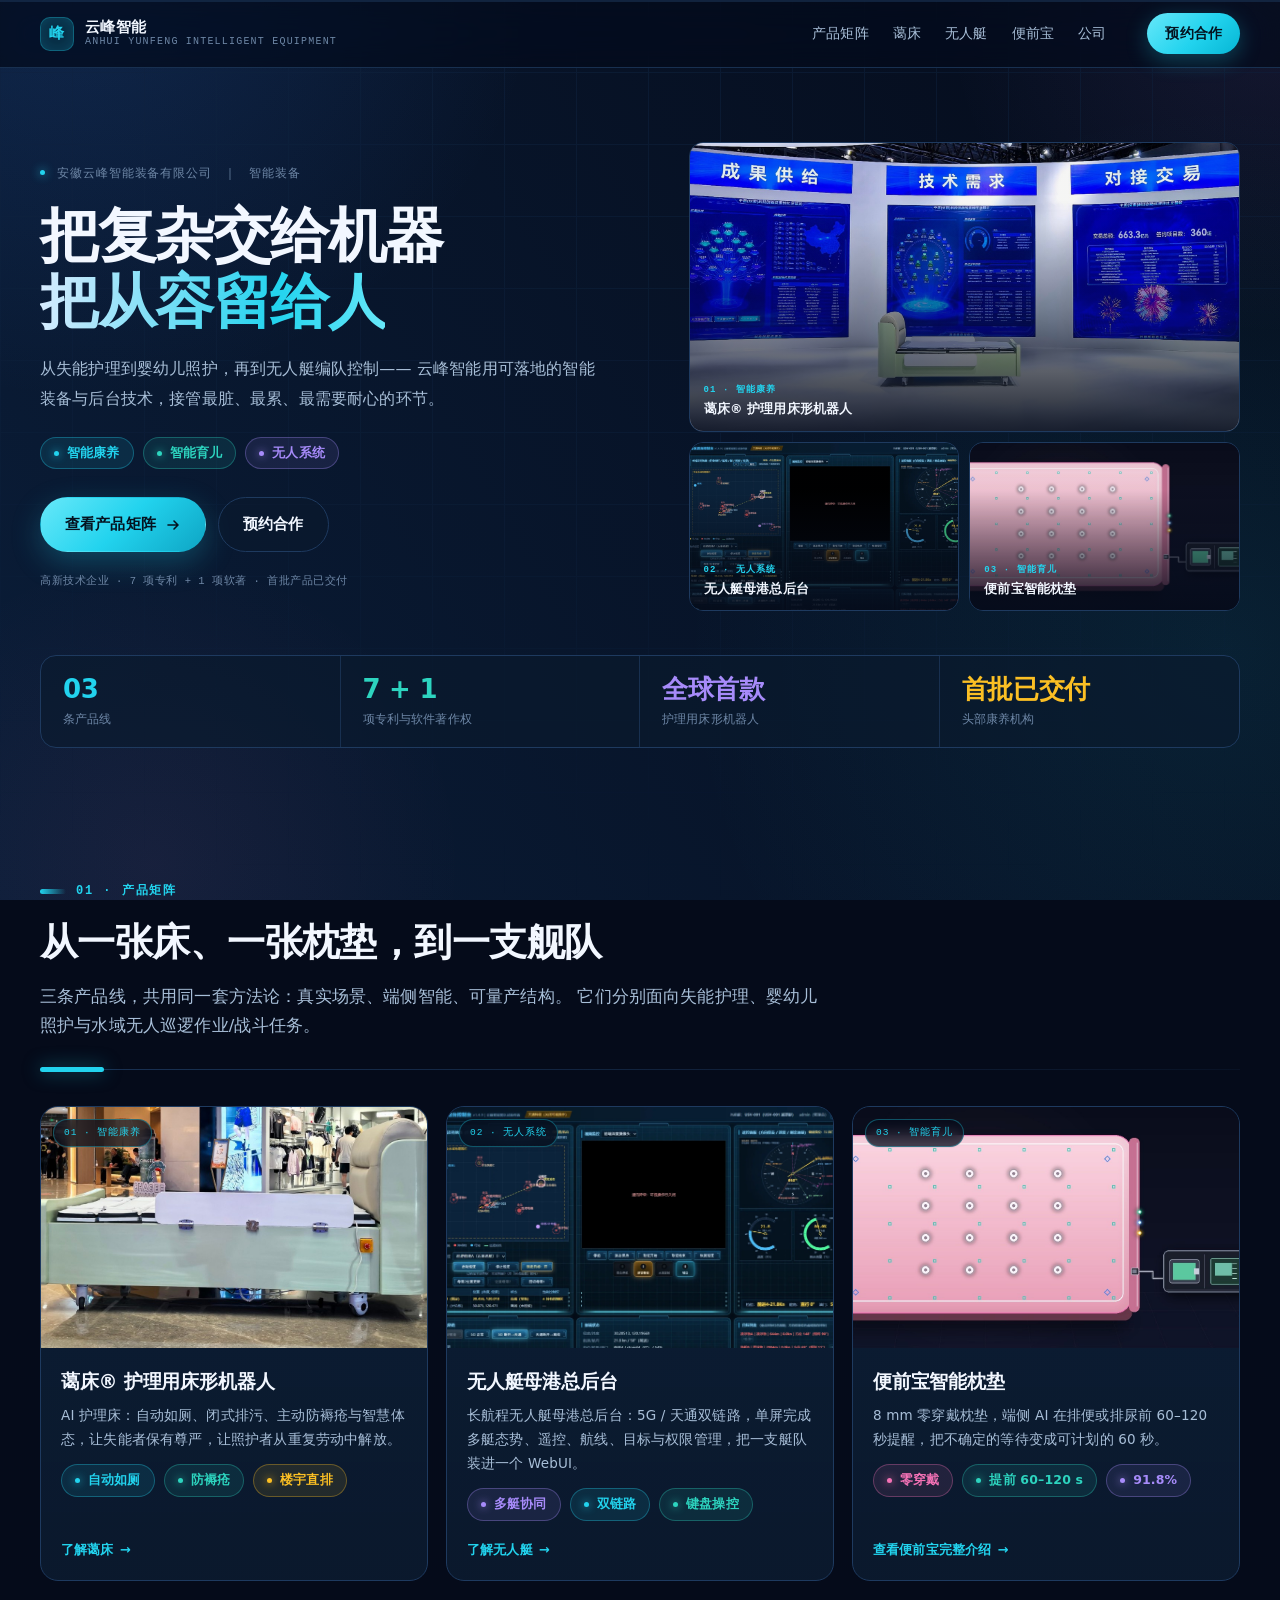
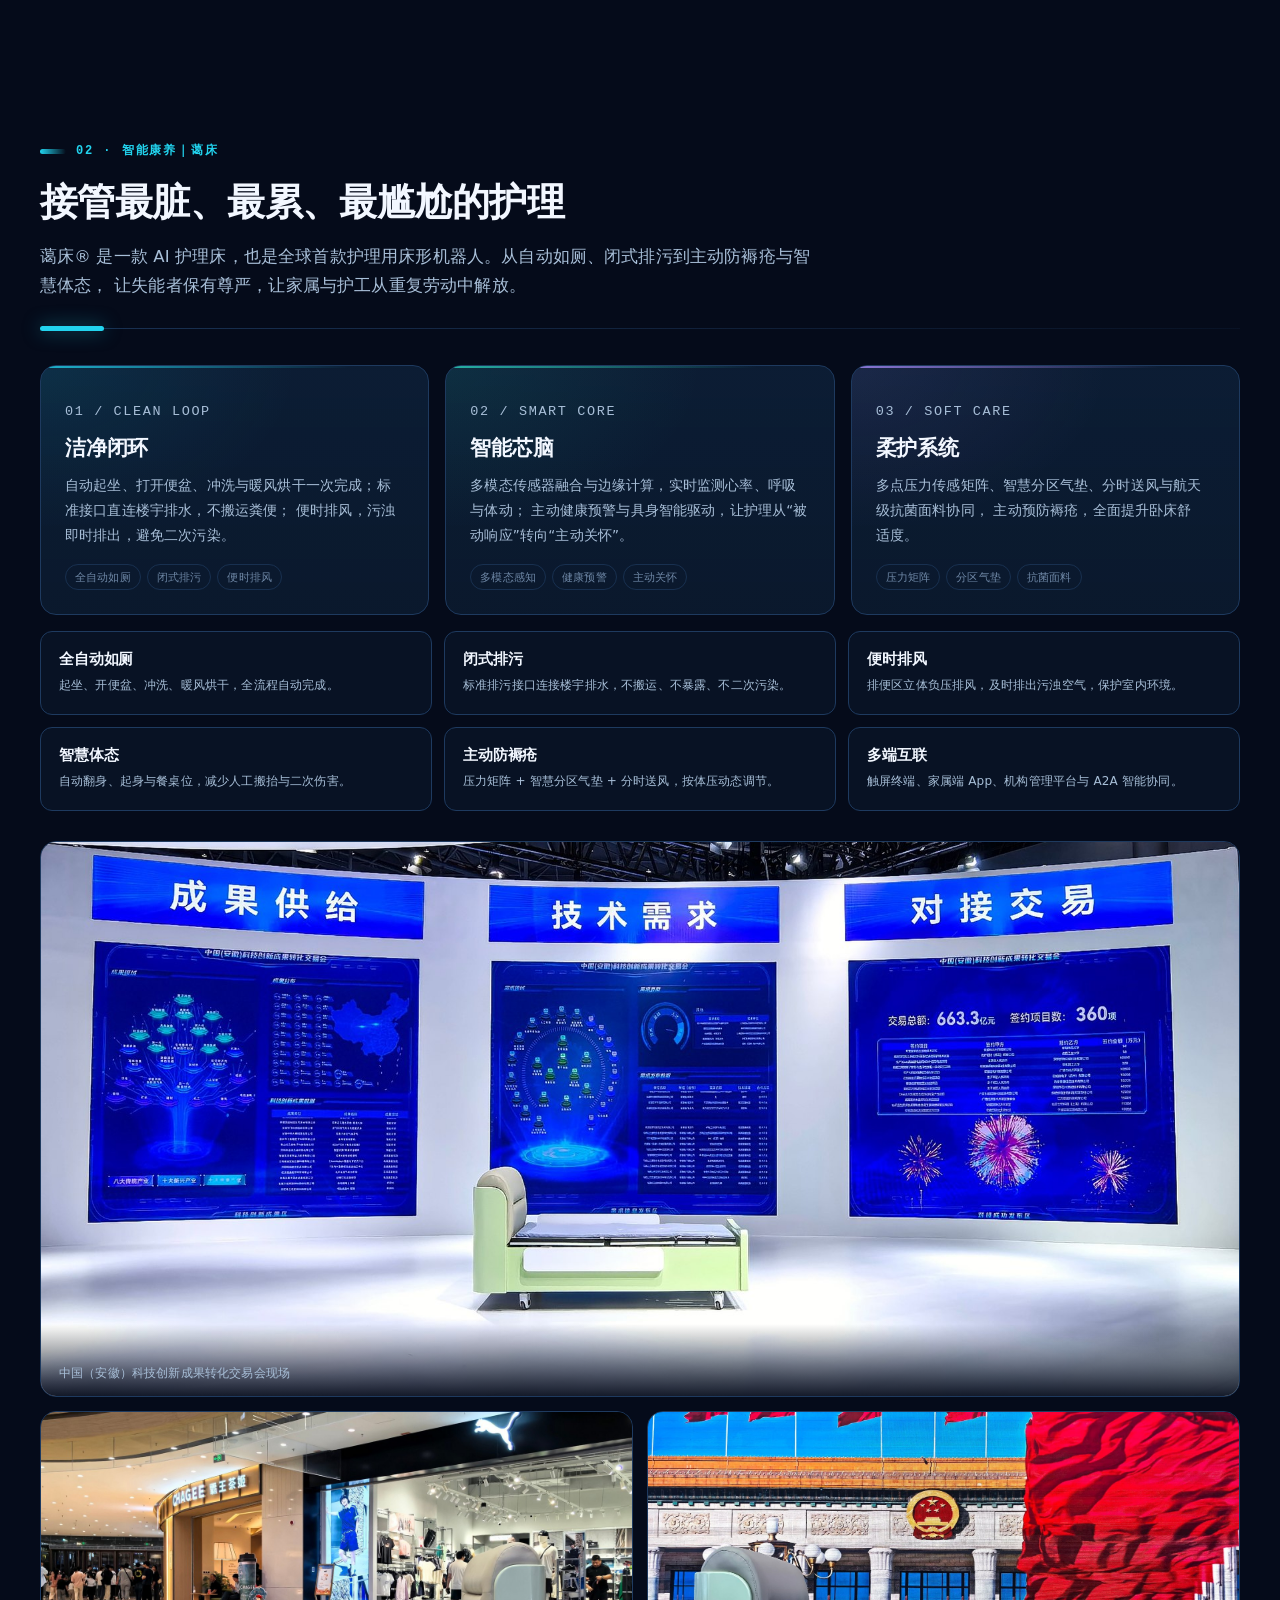
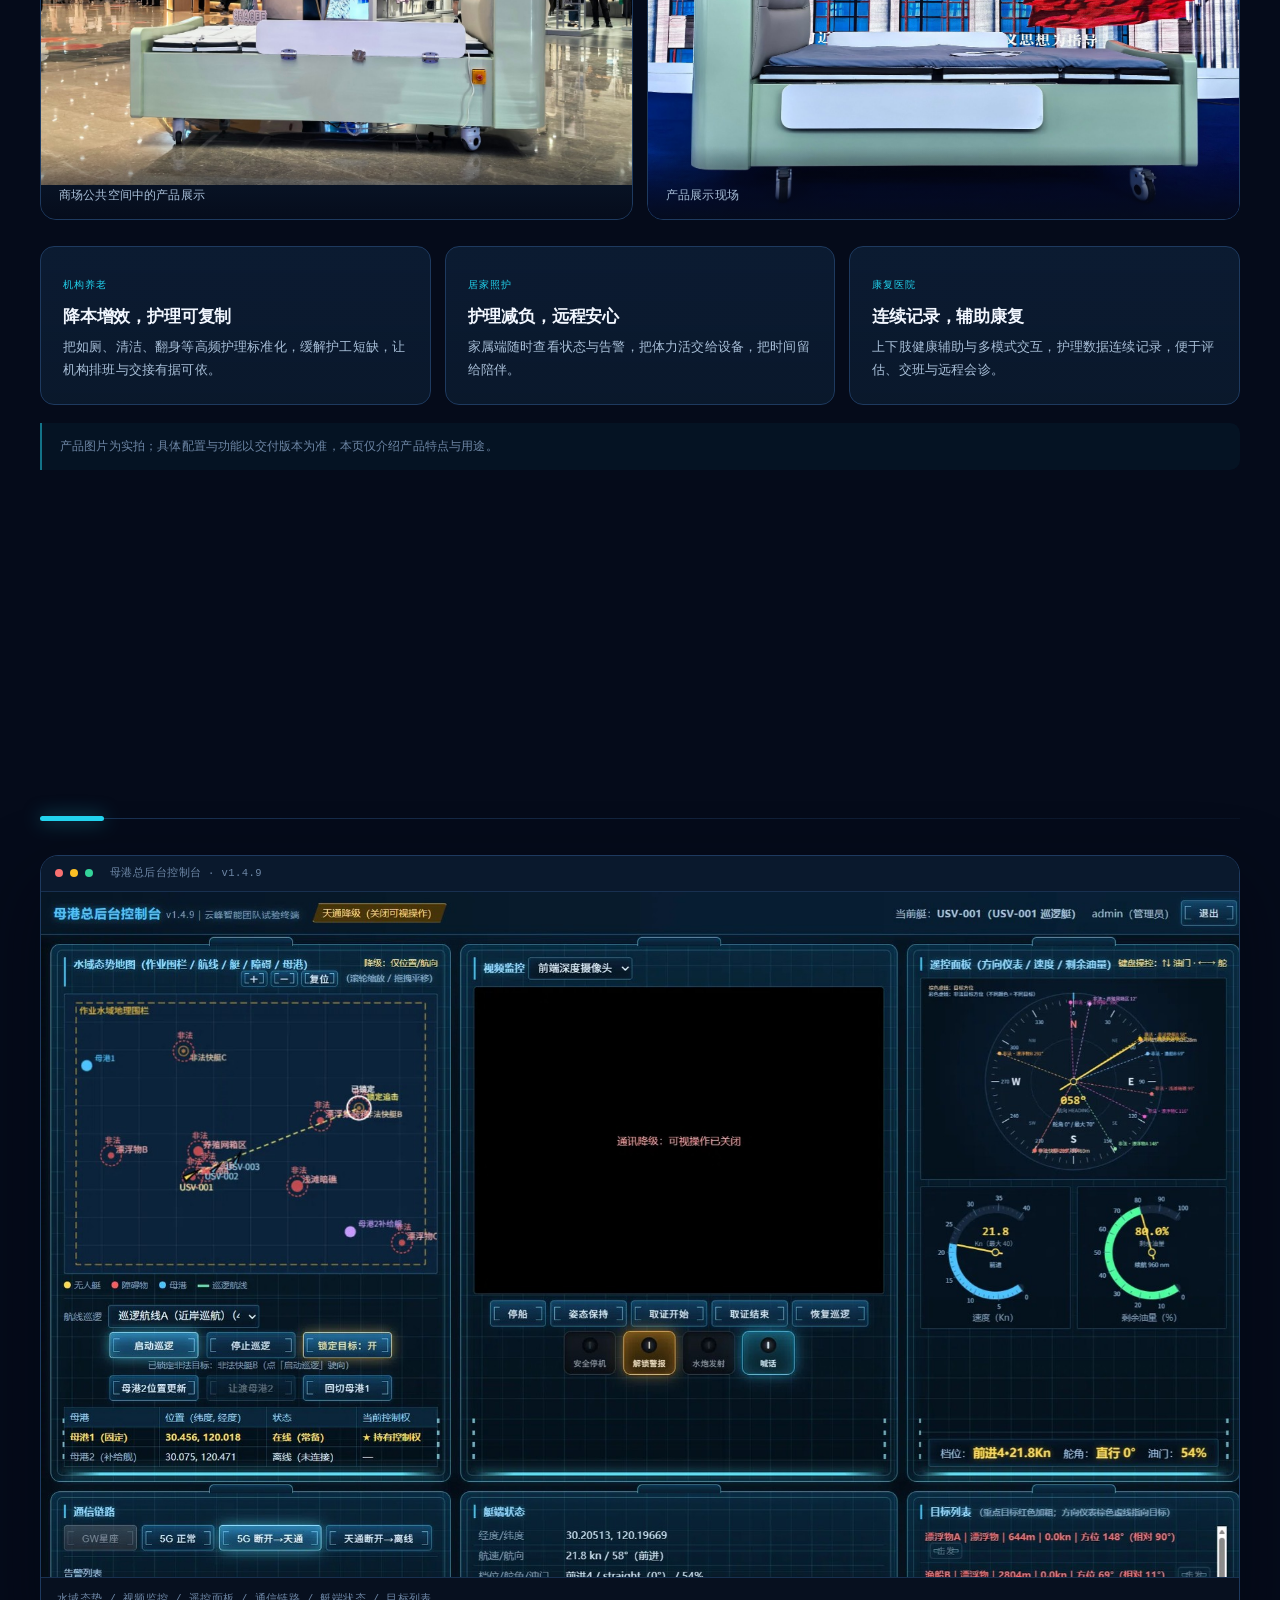
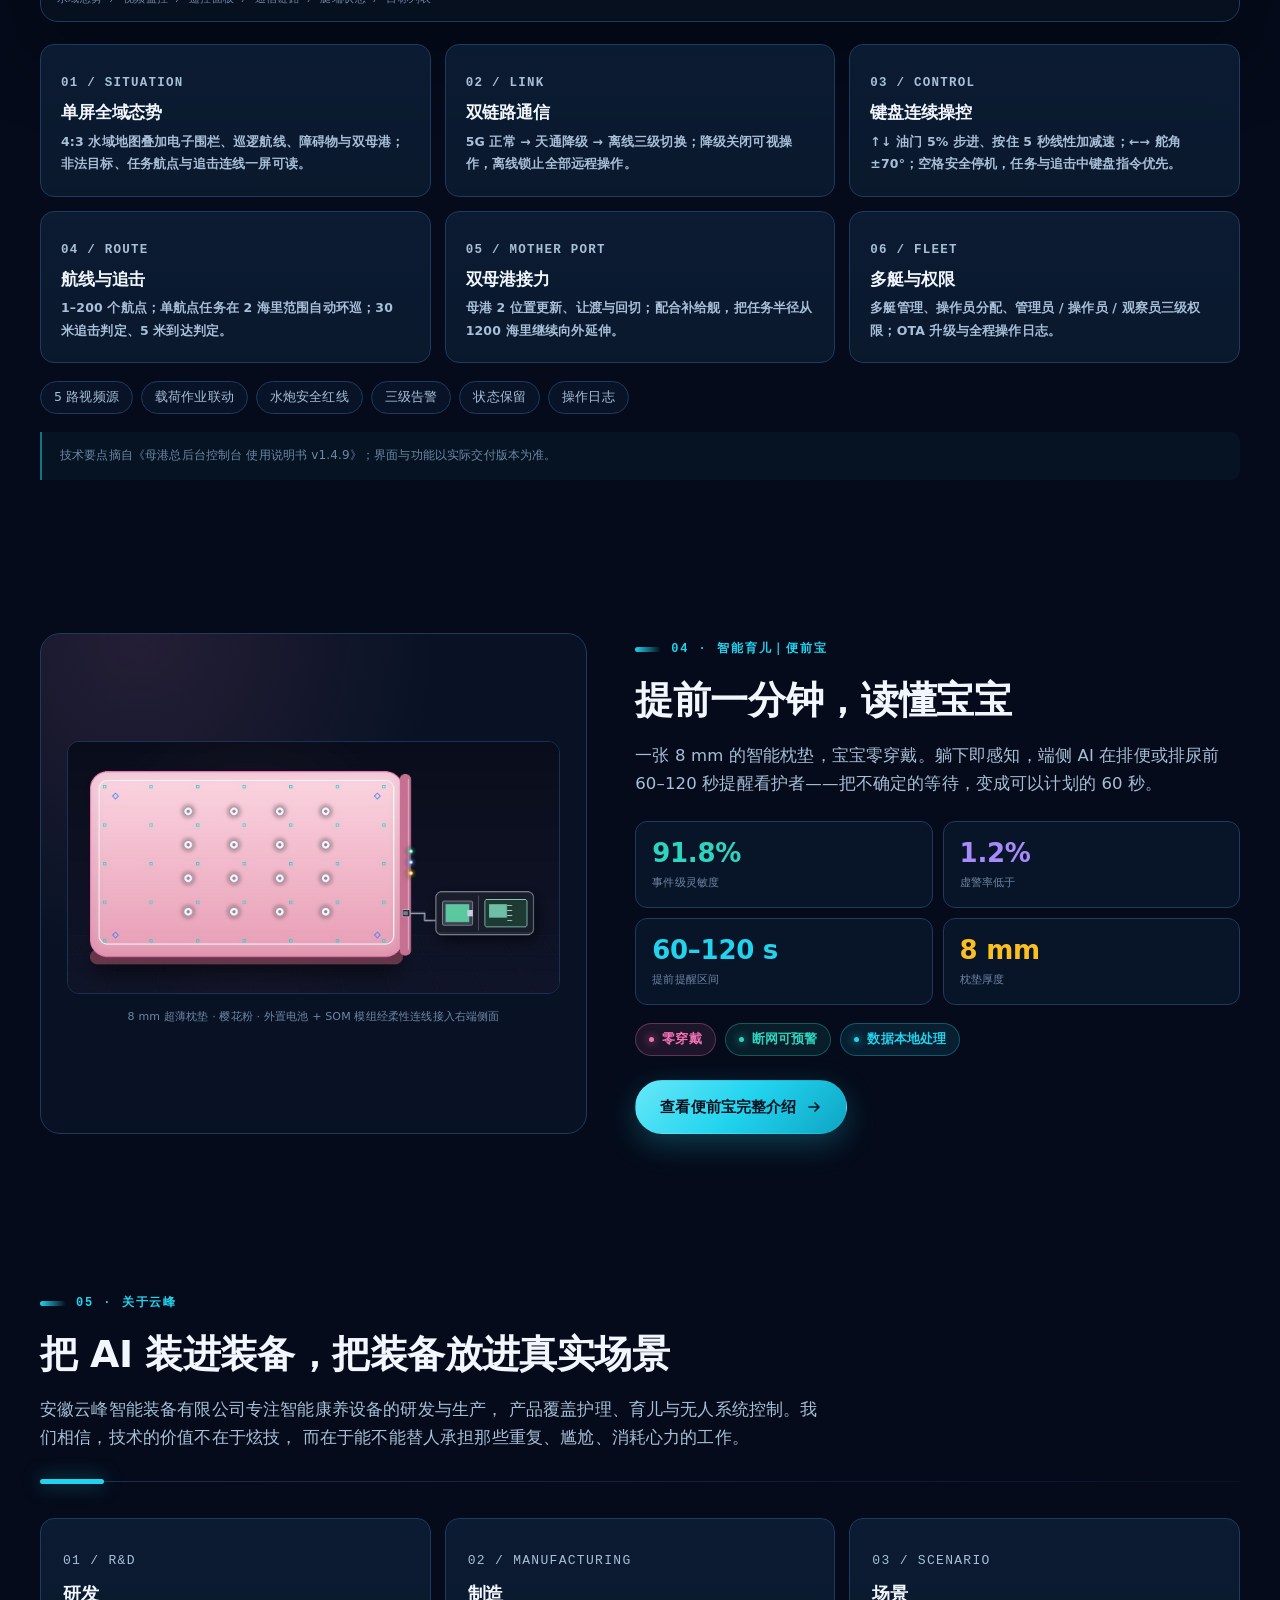
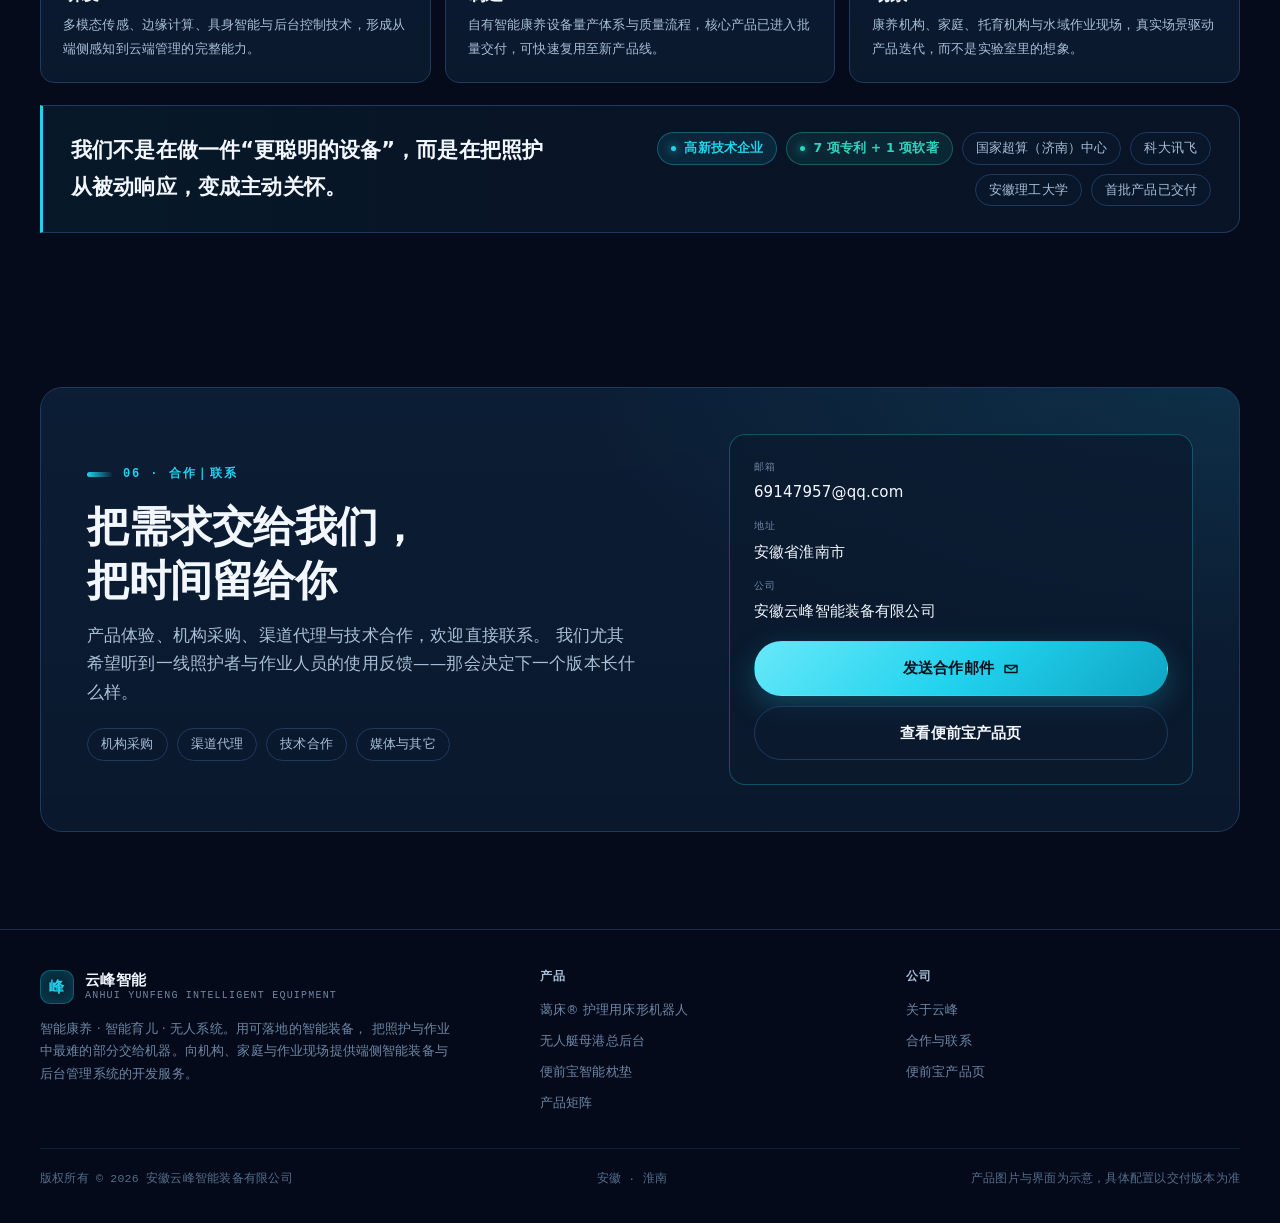
==== commit 815cce50: "便前宝虚警率数据修改" ====
--- a/index.html
+++ b/index.html
@@ -321,7 +321,7 @@
             <div class="wrap">
                 <div class="sec-head" data-reveal>
                     <p class="eyebrow">03 · 无人系统｜USV</p>
-                    <h2>把一支无人艇队，装进一个 WebUI</h2>
+                    <h2>把一支无人艇舰队，装进一个 WebUI</h2>
                     <p class="sec-sub">
                         母港总后台控制台是长航程无人艇舰队的岸基操控终端：通过 5G / 天通数据链，
                         把“看得见（视频与态势）”“控得住（键盘连续操控）”“管得了（航线、载荷、目标、权限、升级）”集中在同一界面。
@@ -410,7 +410,7 @@
                                 <b>91.8%</b><span>事件级灵敏度</span>
                             </div>
                             <div class="baby-stat" style="--accent: var(--violet)">
-                                <b>0.21</b><span>每小时虚警（次）</span>
+                                <b>1.2%</b><span>虚警率低于</span>
                             </div>
                             <div class="baby-stat" style="--accent: var(--cyan)">
                                 <b>60–120 s</b><span>提前提醒区间</span>
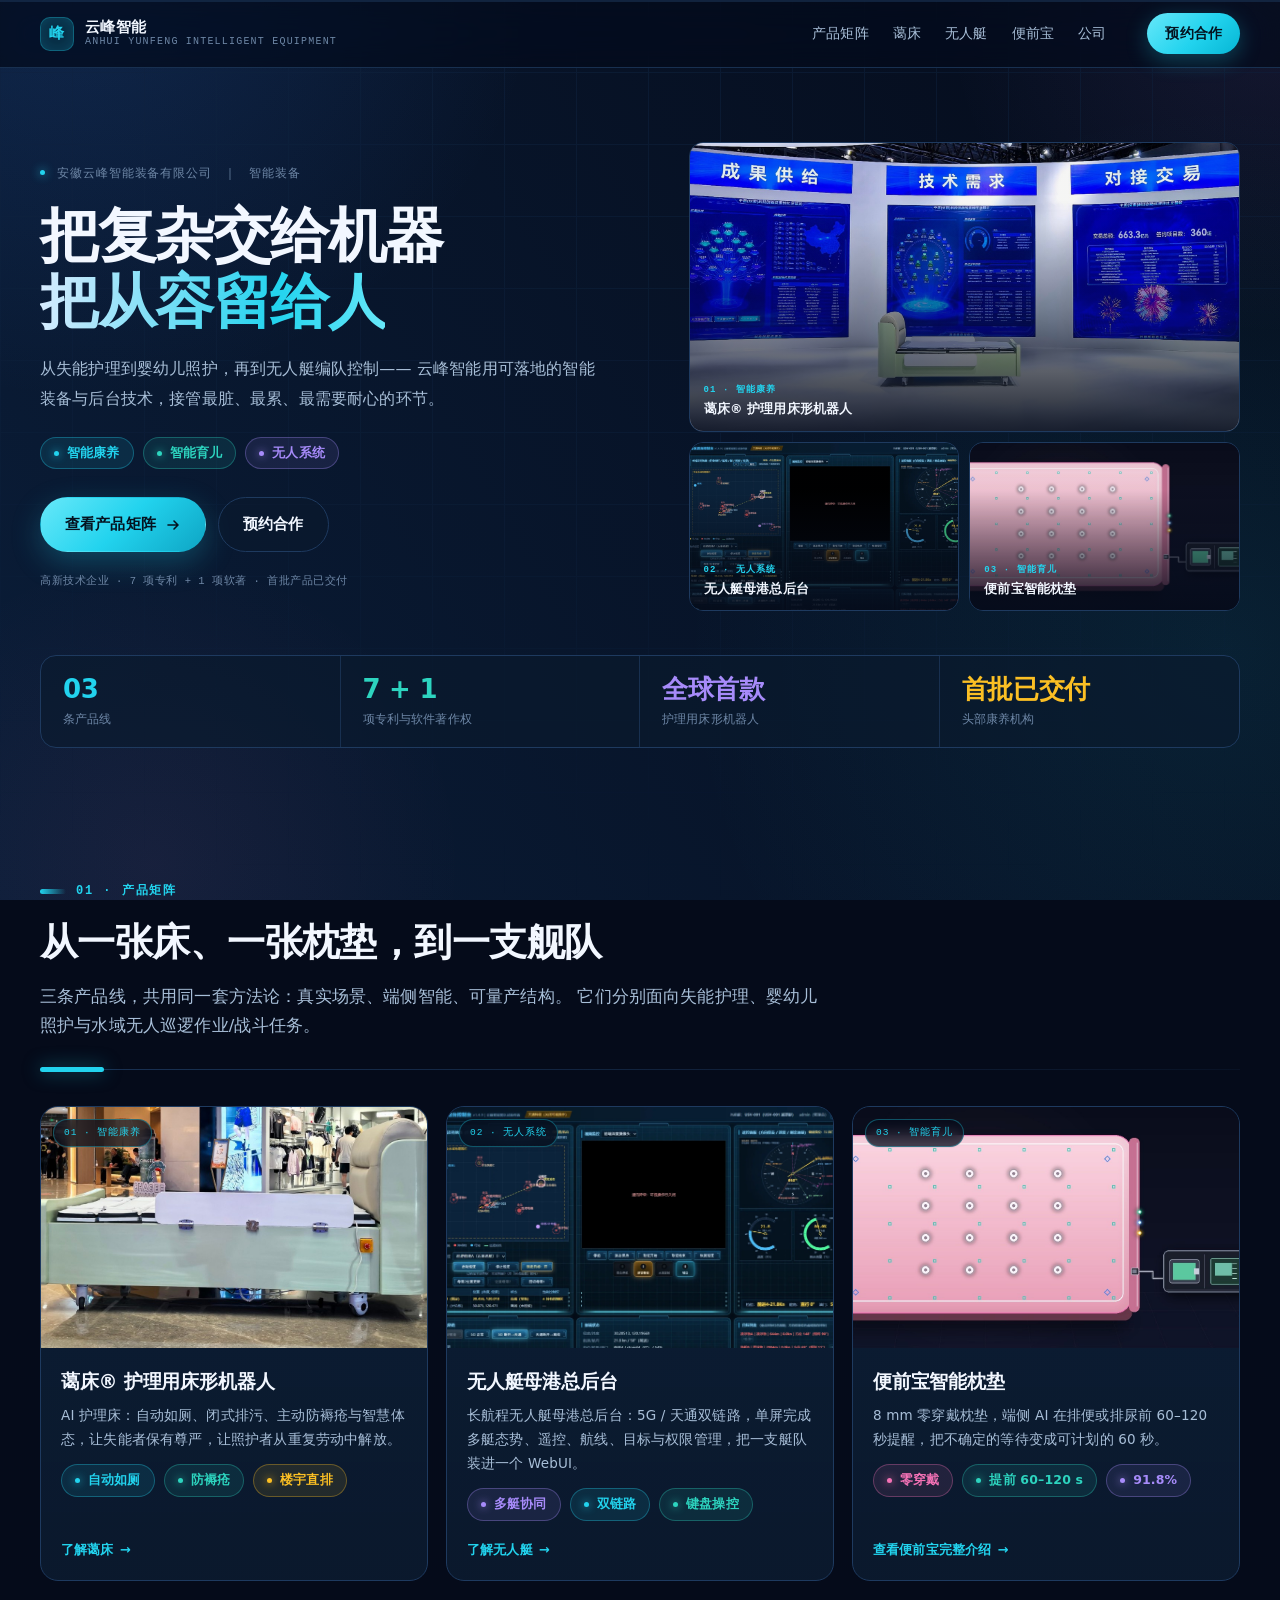
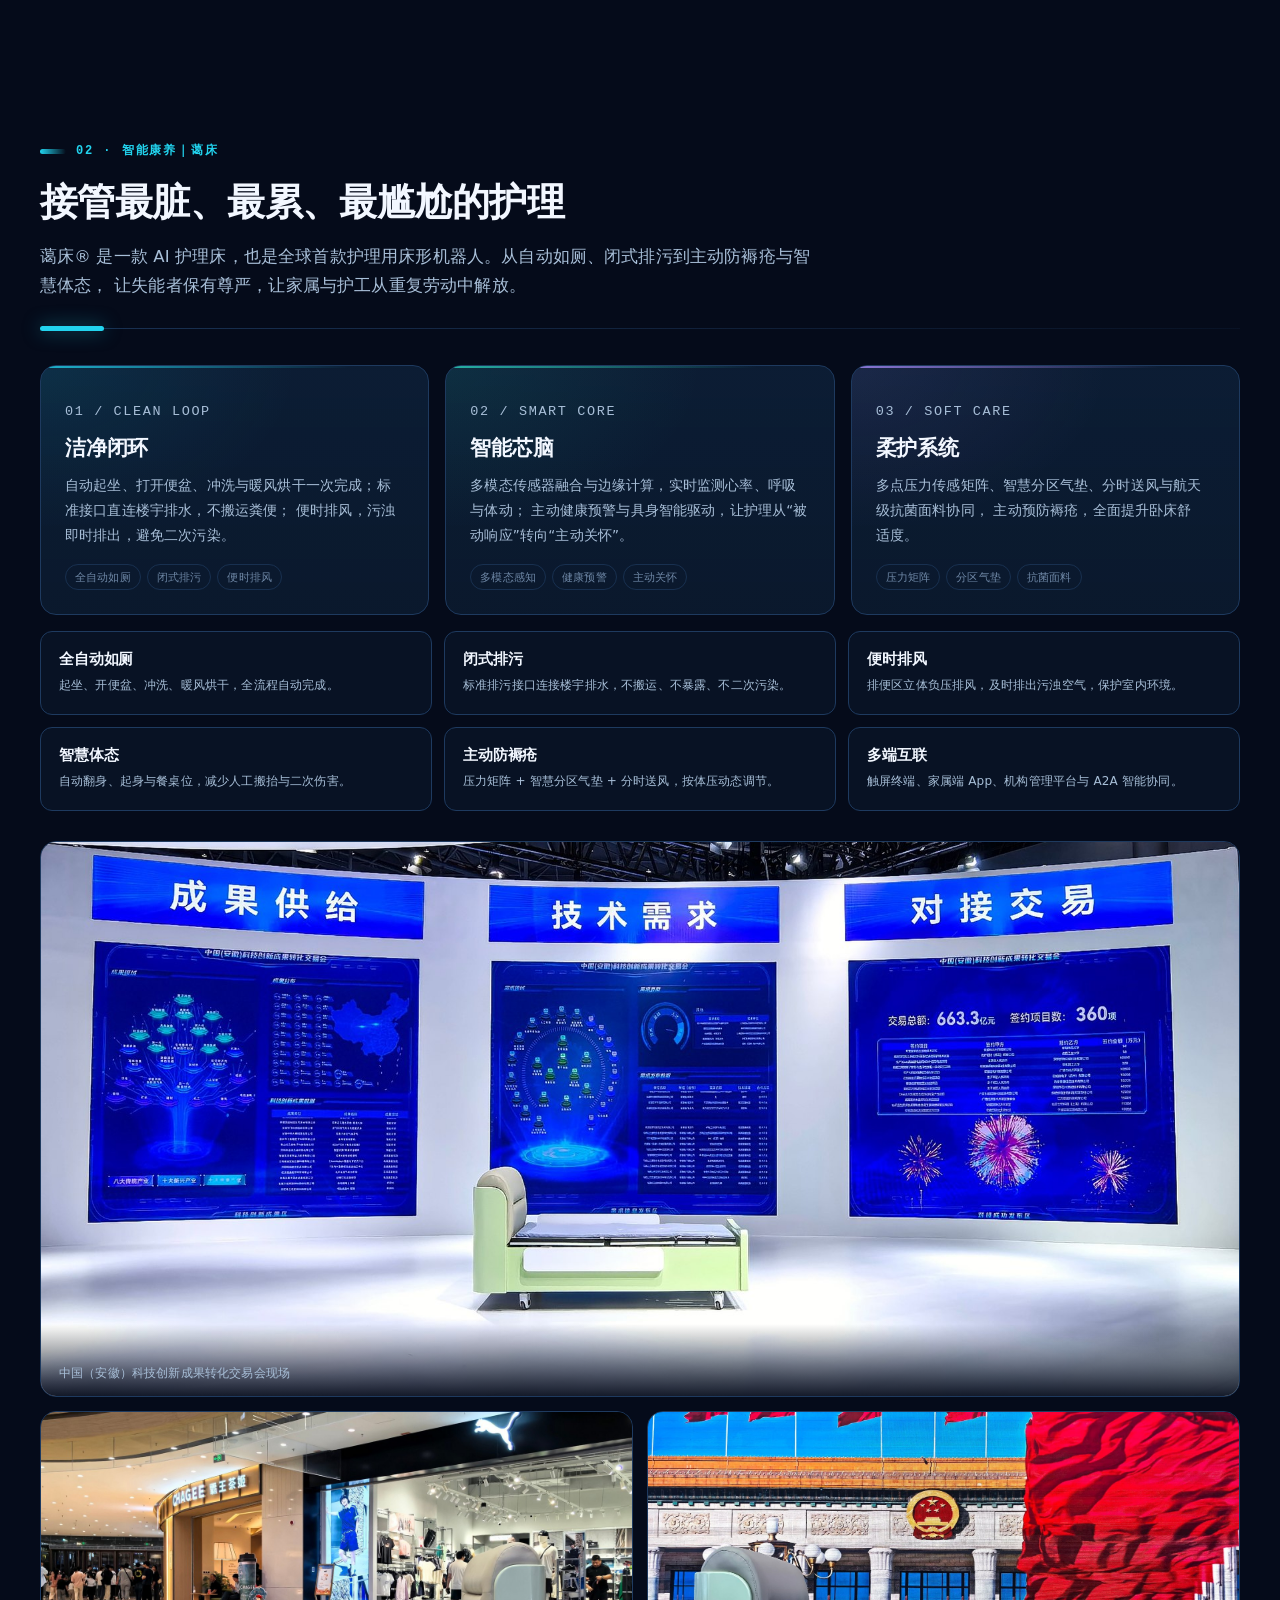
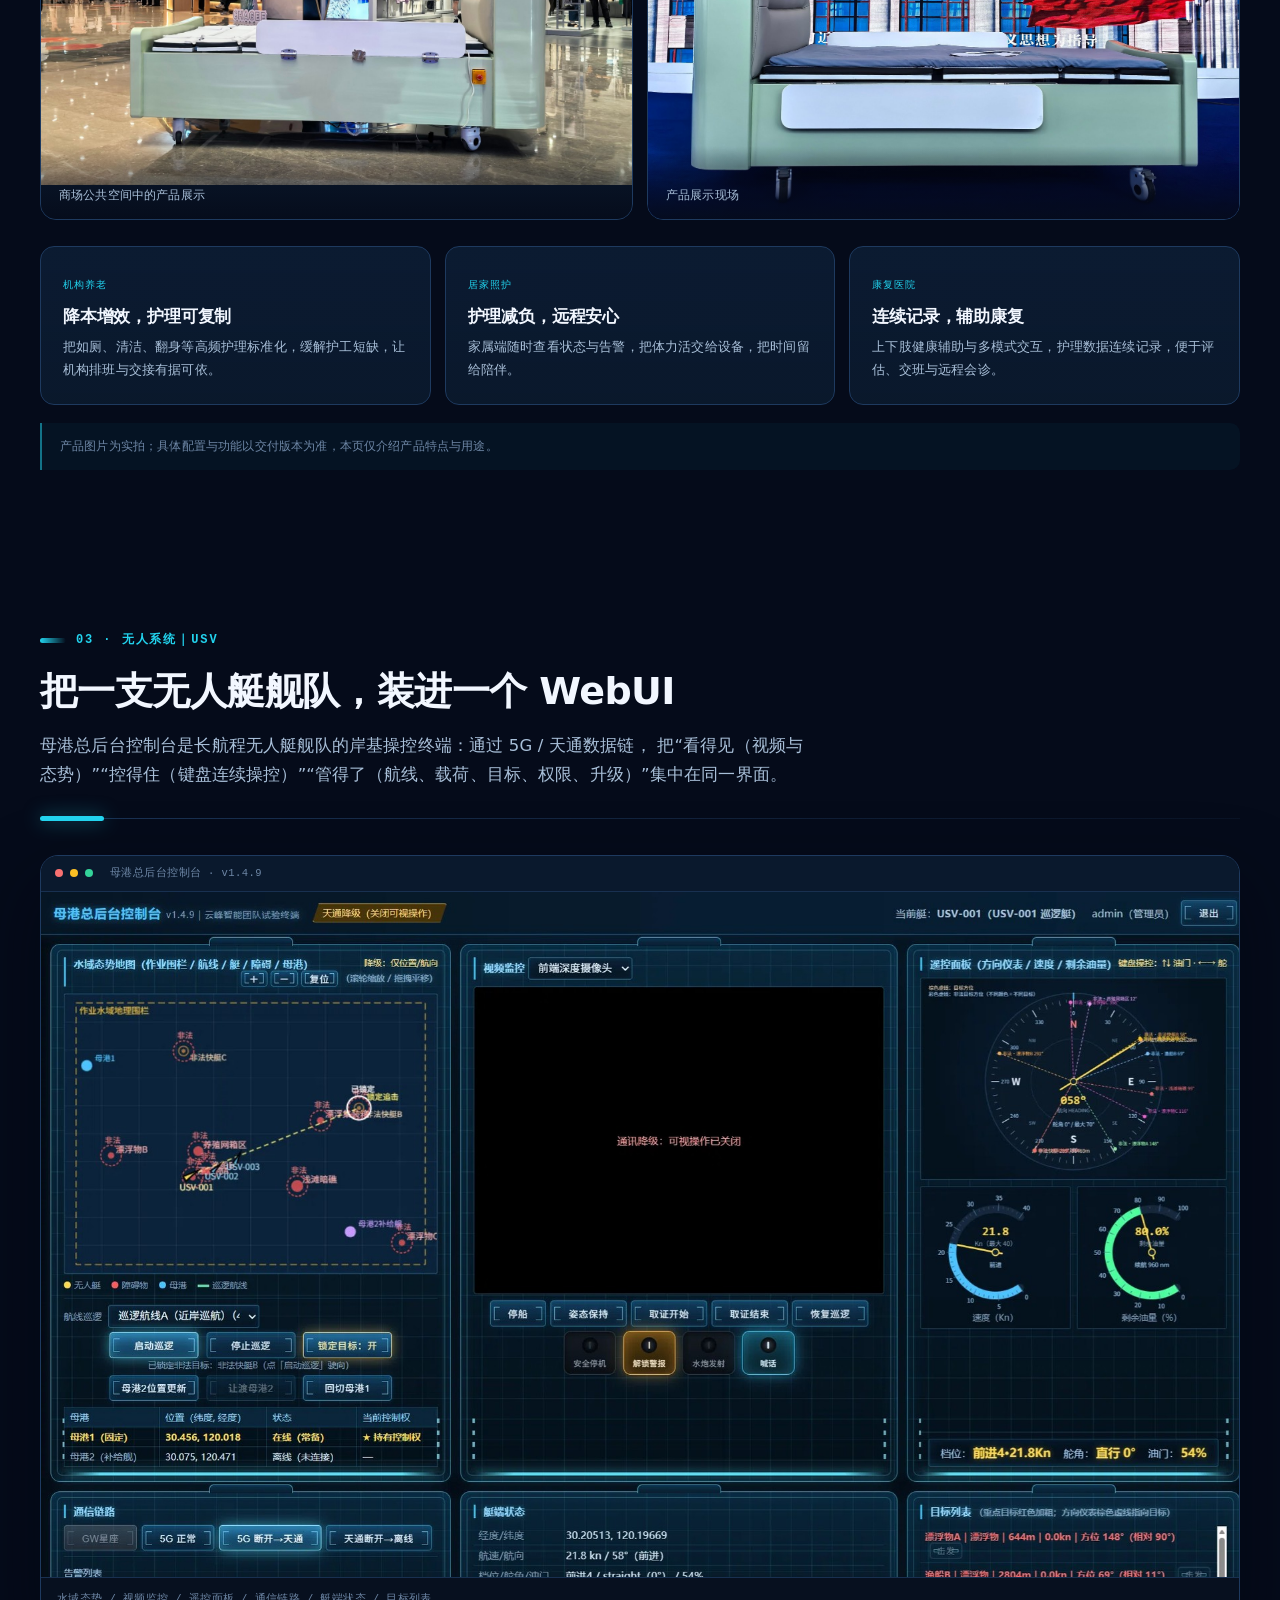
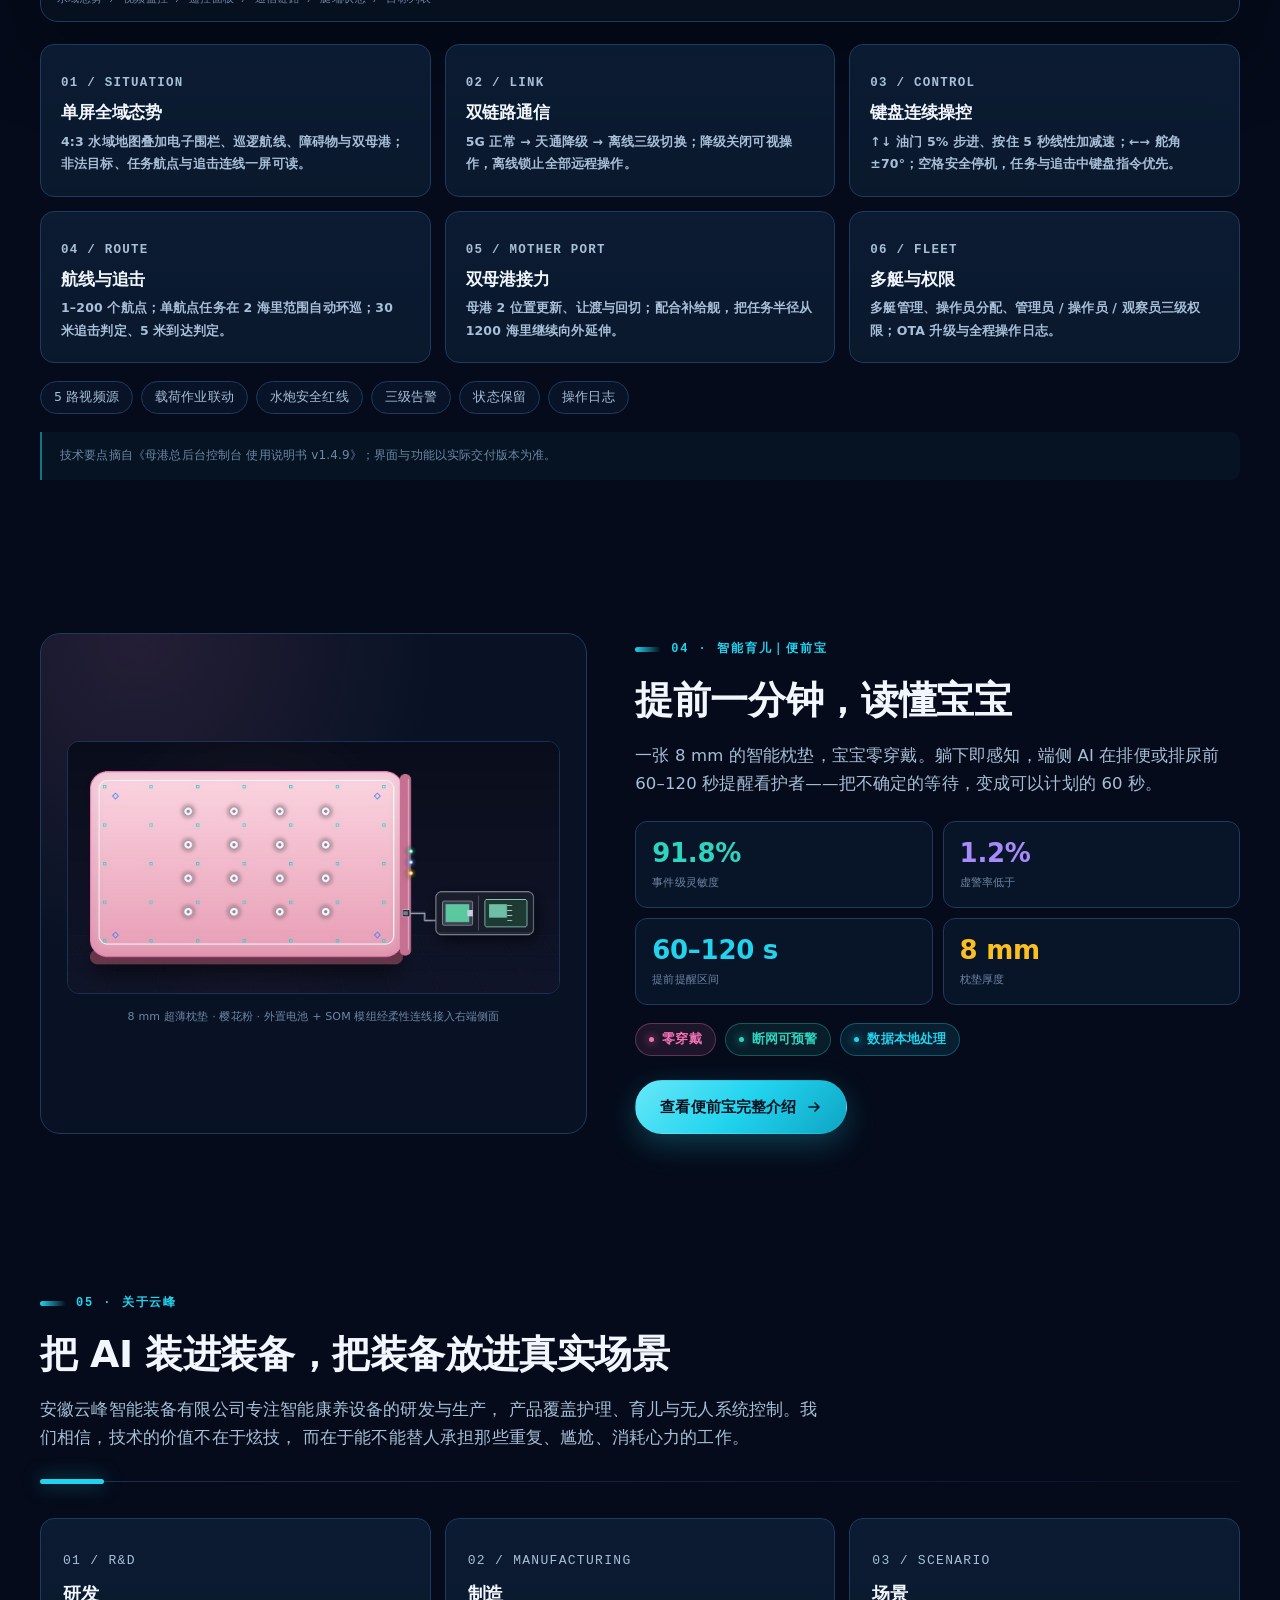
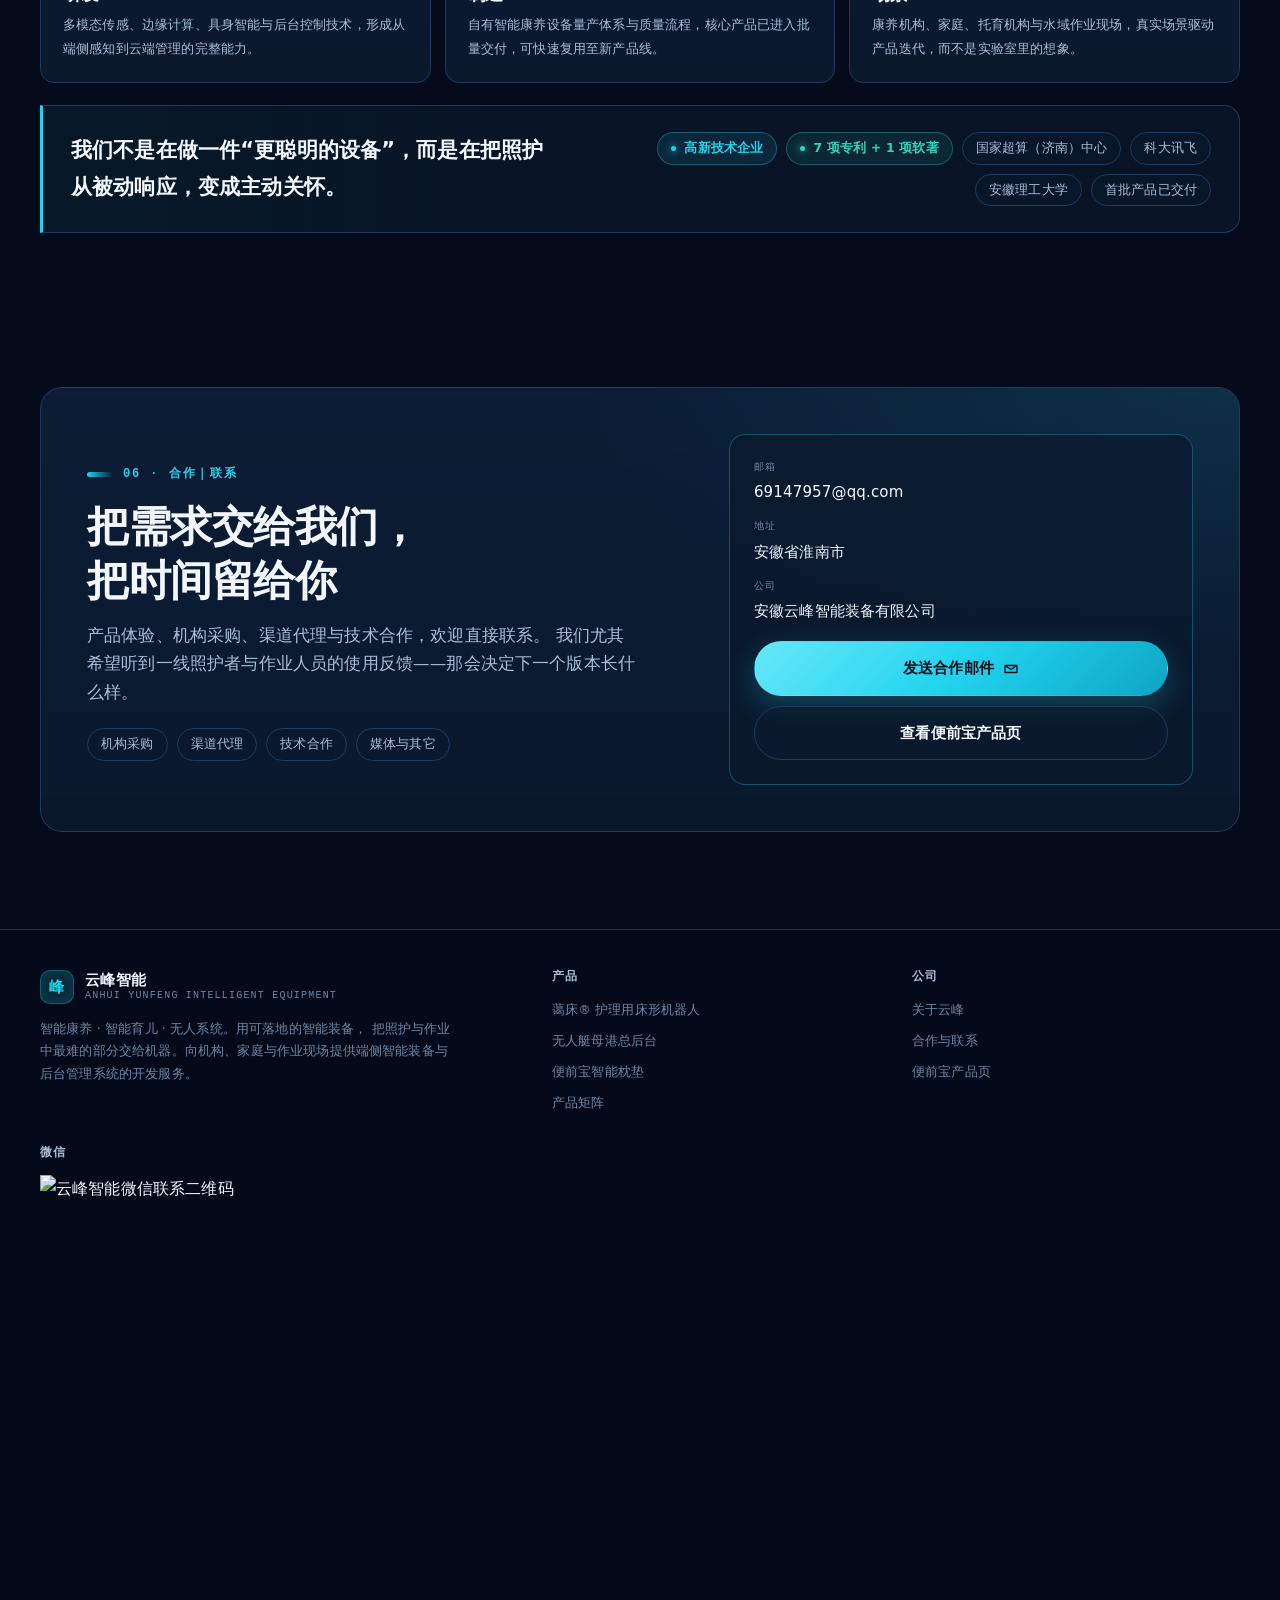
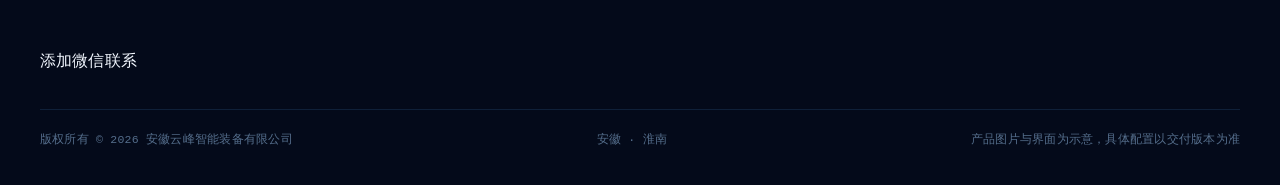
==== commit 0395eba8: "index页面底端增加微信二维码" ====
--- a/index.html
+++ b/index.html
@@ -522,7 +522,7 @@
 
     <footer class="footer">
         <div class="wrap">
-            <div class="footer__top">
+            <div class="footer__top footer__top--home">
                 <div>
                     <a class="brand" href="index.html">
                         <span class="brand__mark" aria-hidden="true">峰</span>
@@ -555,6 +555,15 @@
                         <li><a href="about.html">便前宝产品页</a></li>
                     </ul>
                 </div>
+
+                <div class="footer__wx">
+                    <h4>微信</h4>
+                    <div class="wx-card">
+                        <img src="assets/wechat-qr.png" width="480" height="472"
+                             alt="云峰智能微信联系二维码">
+                    </div>
+                    <p class="wx-note">添加微信联系</p>
+                </div>
             </div>
 
             <div class="footer__bottom">
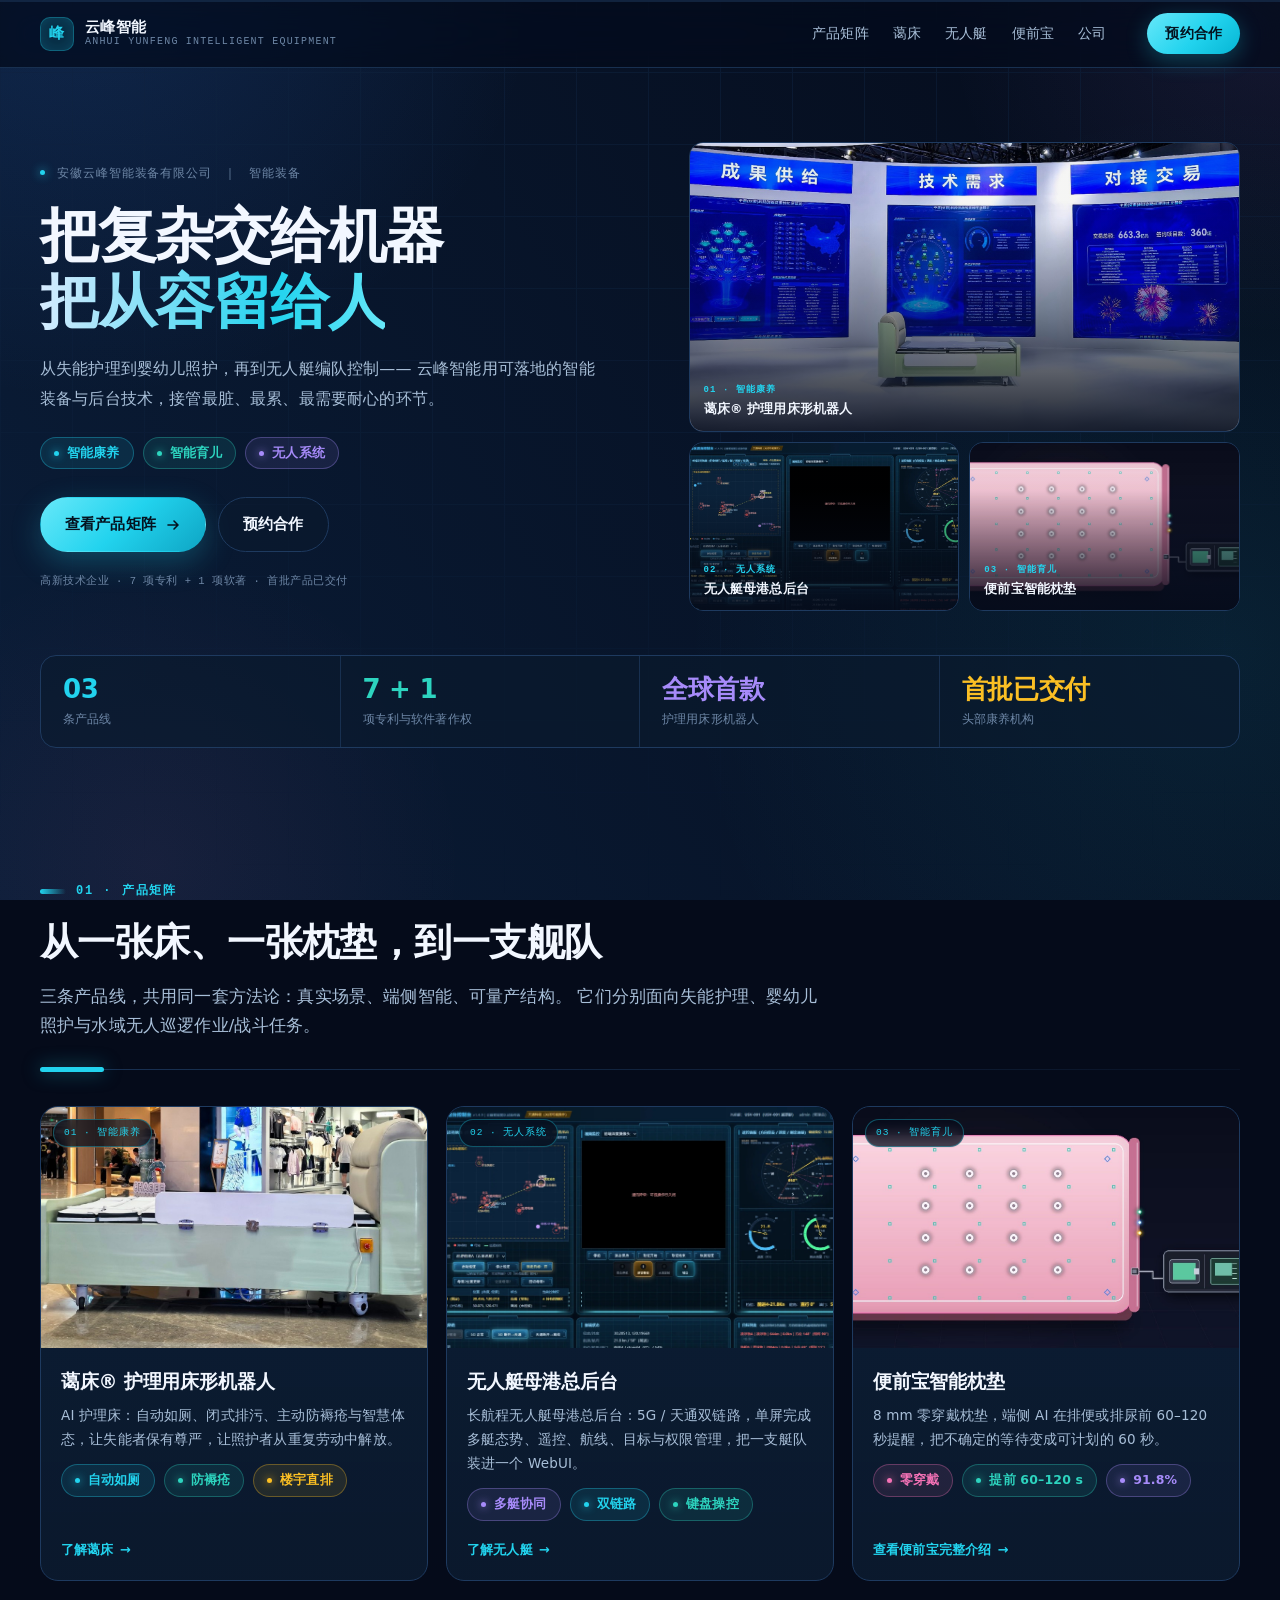
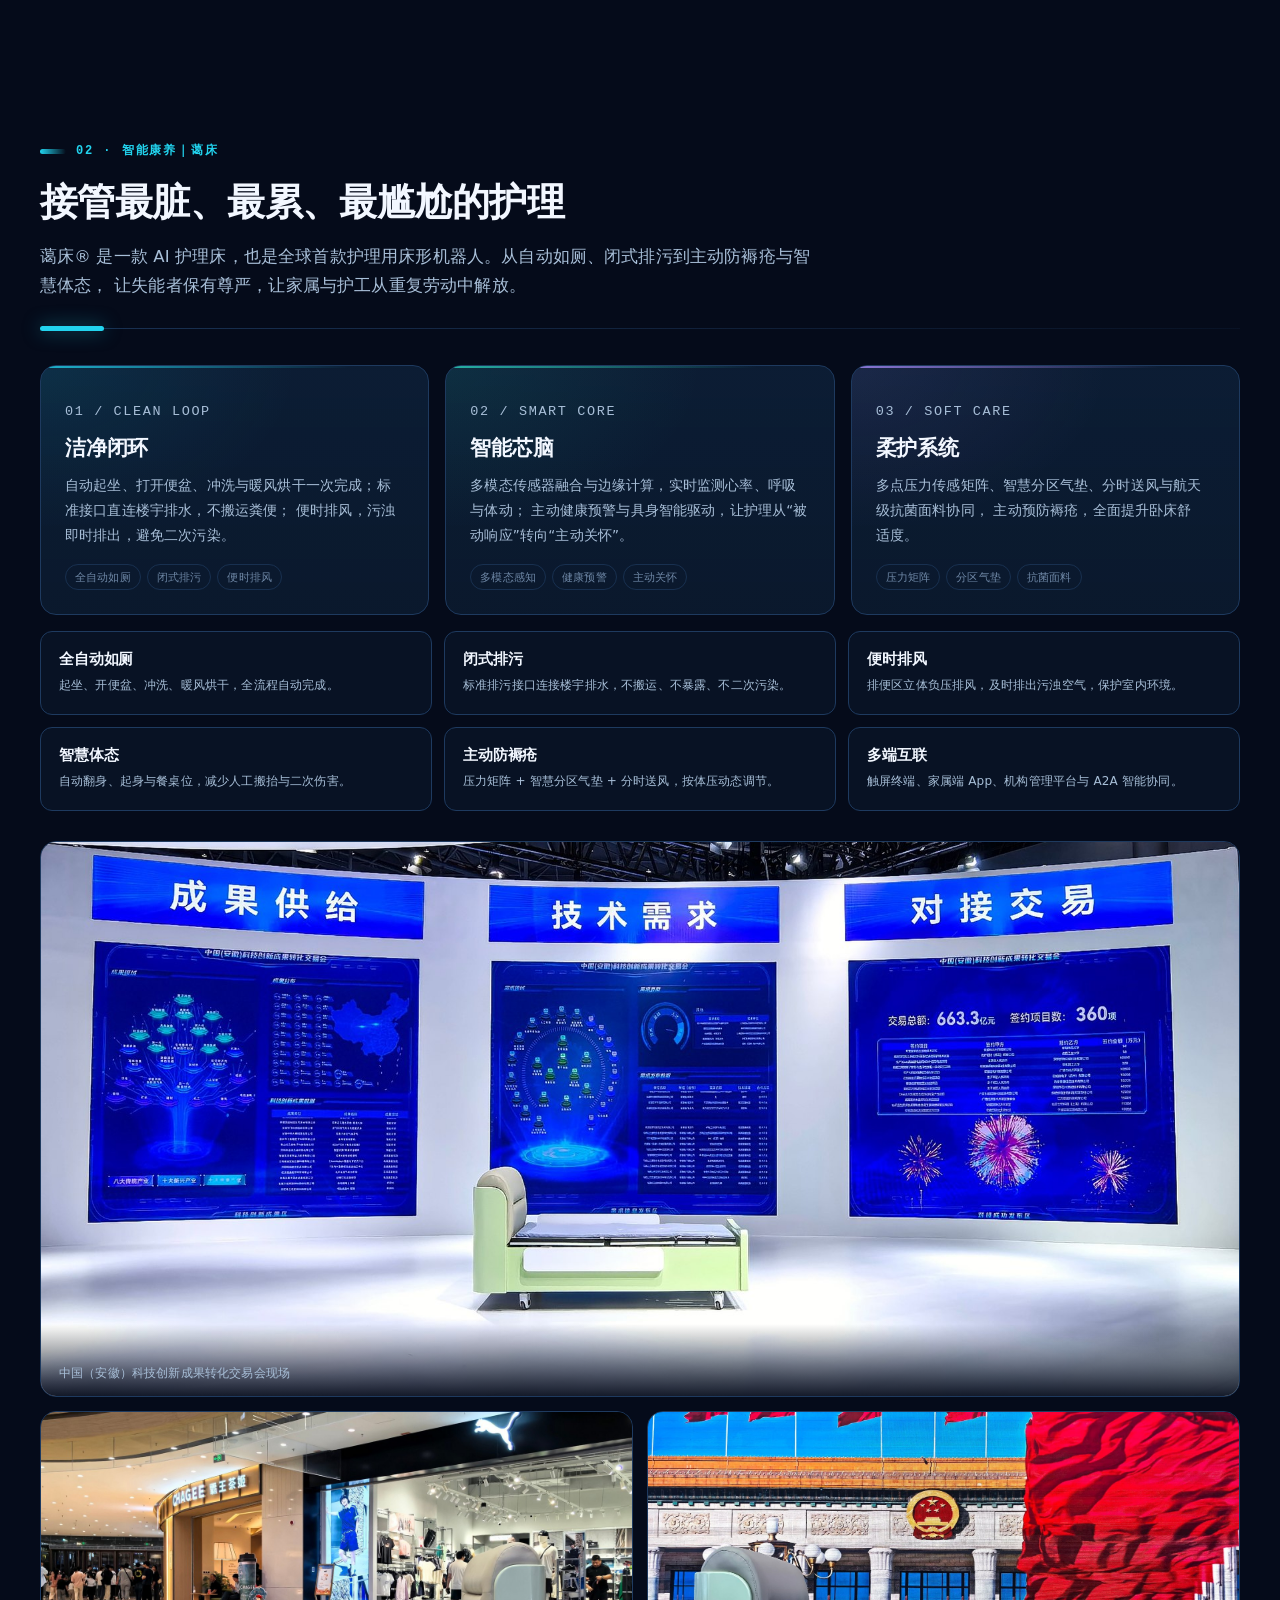
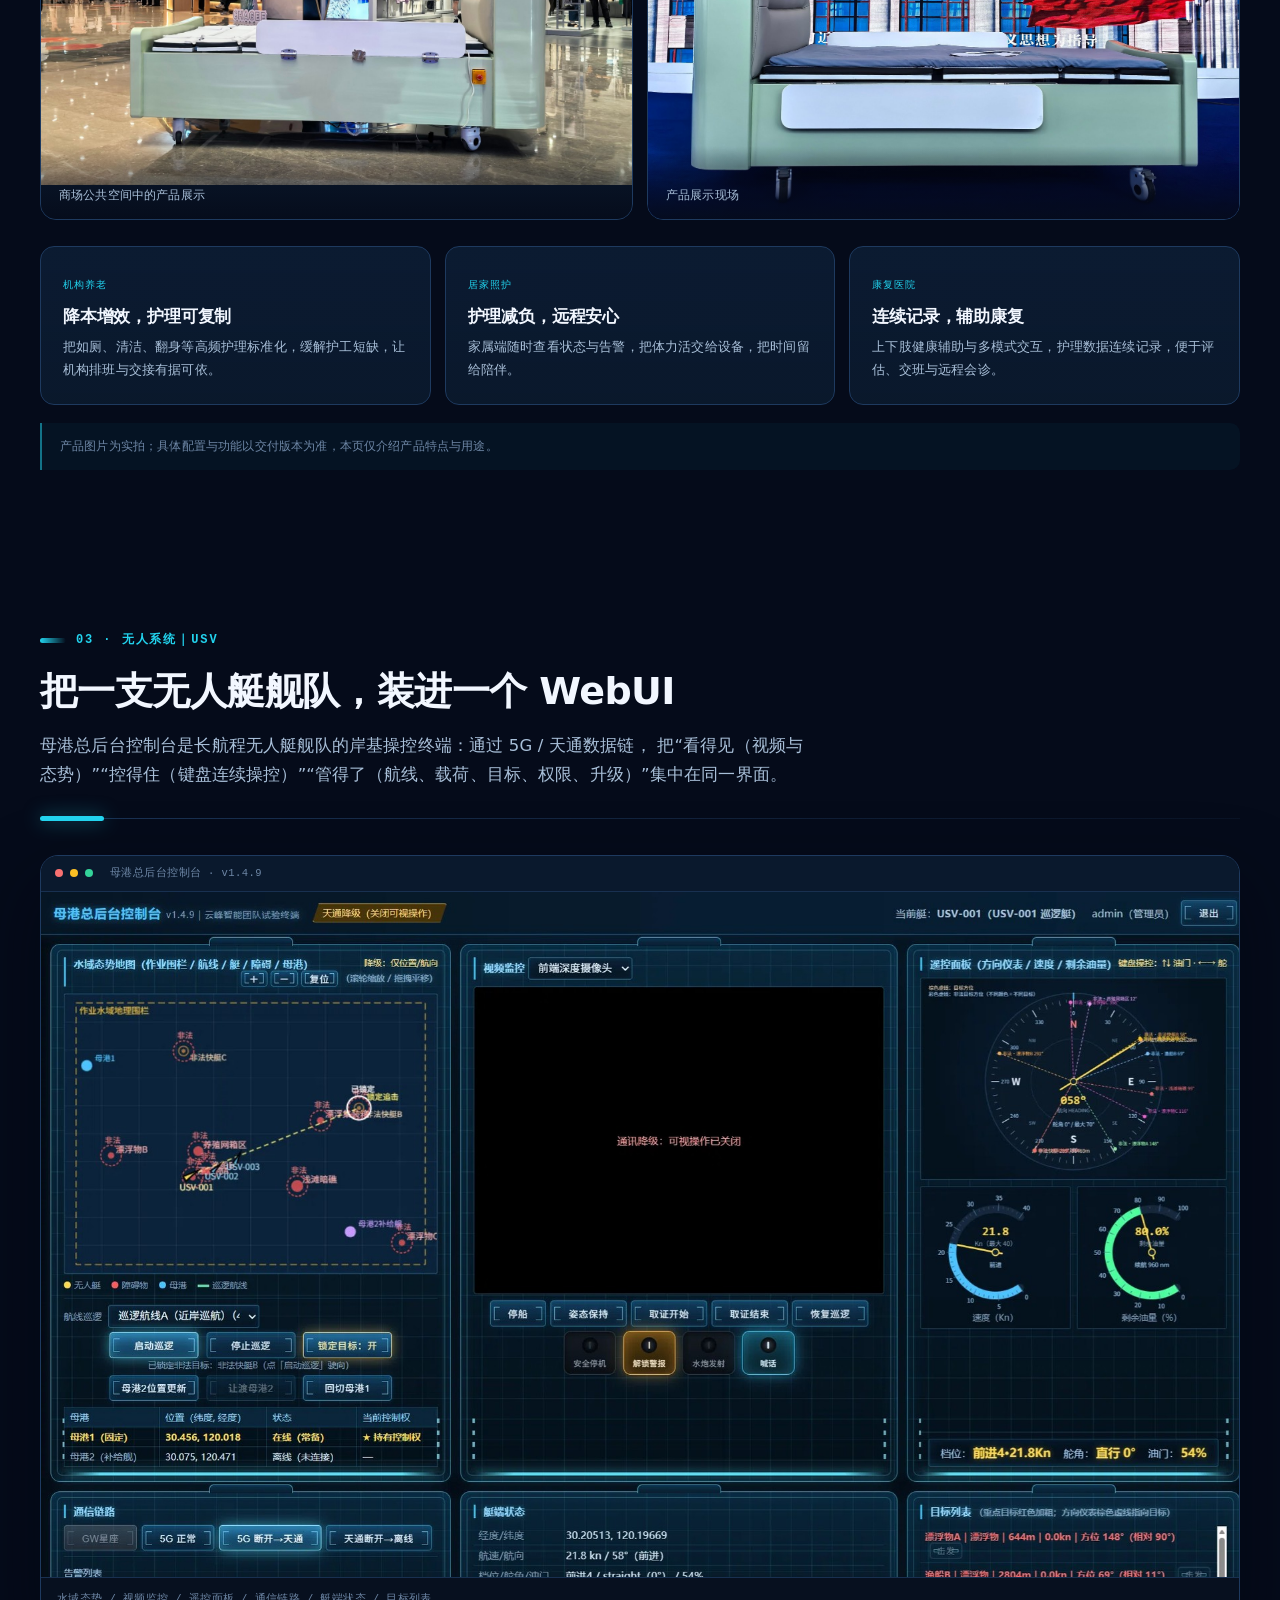
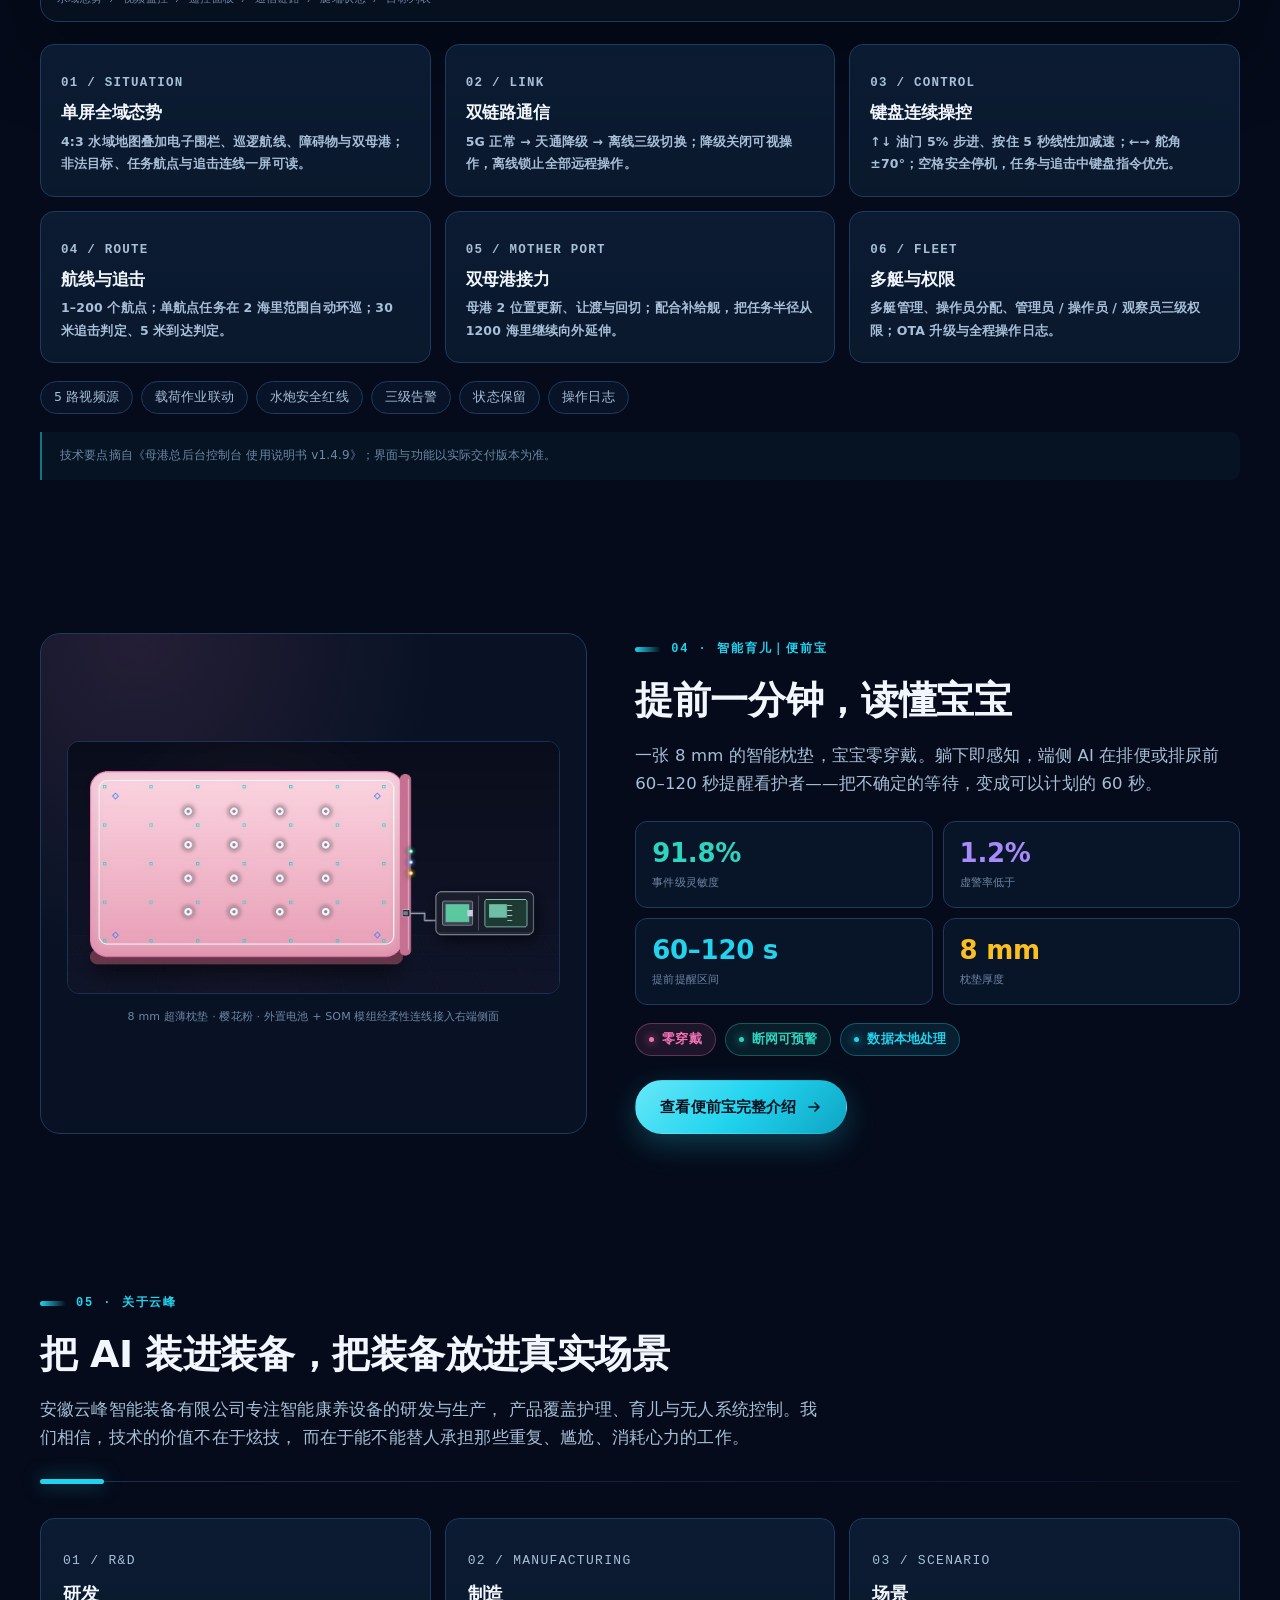
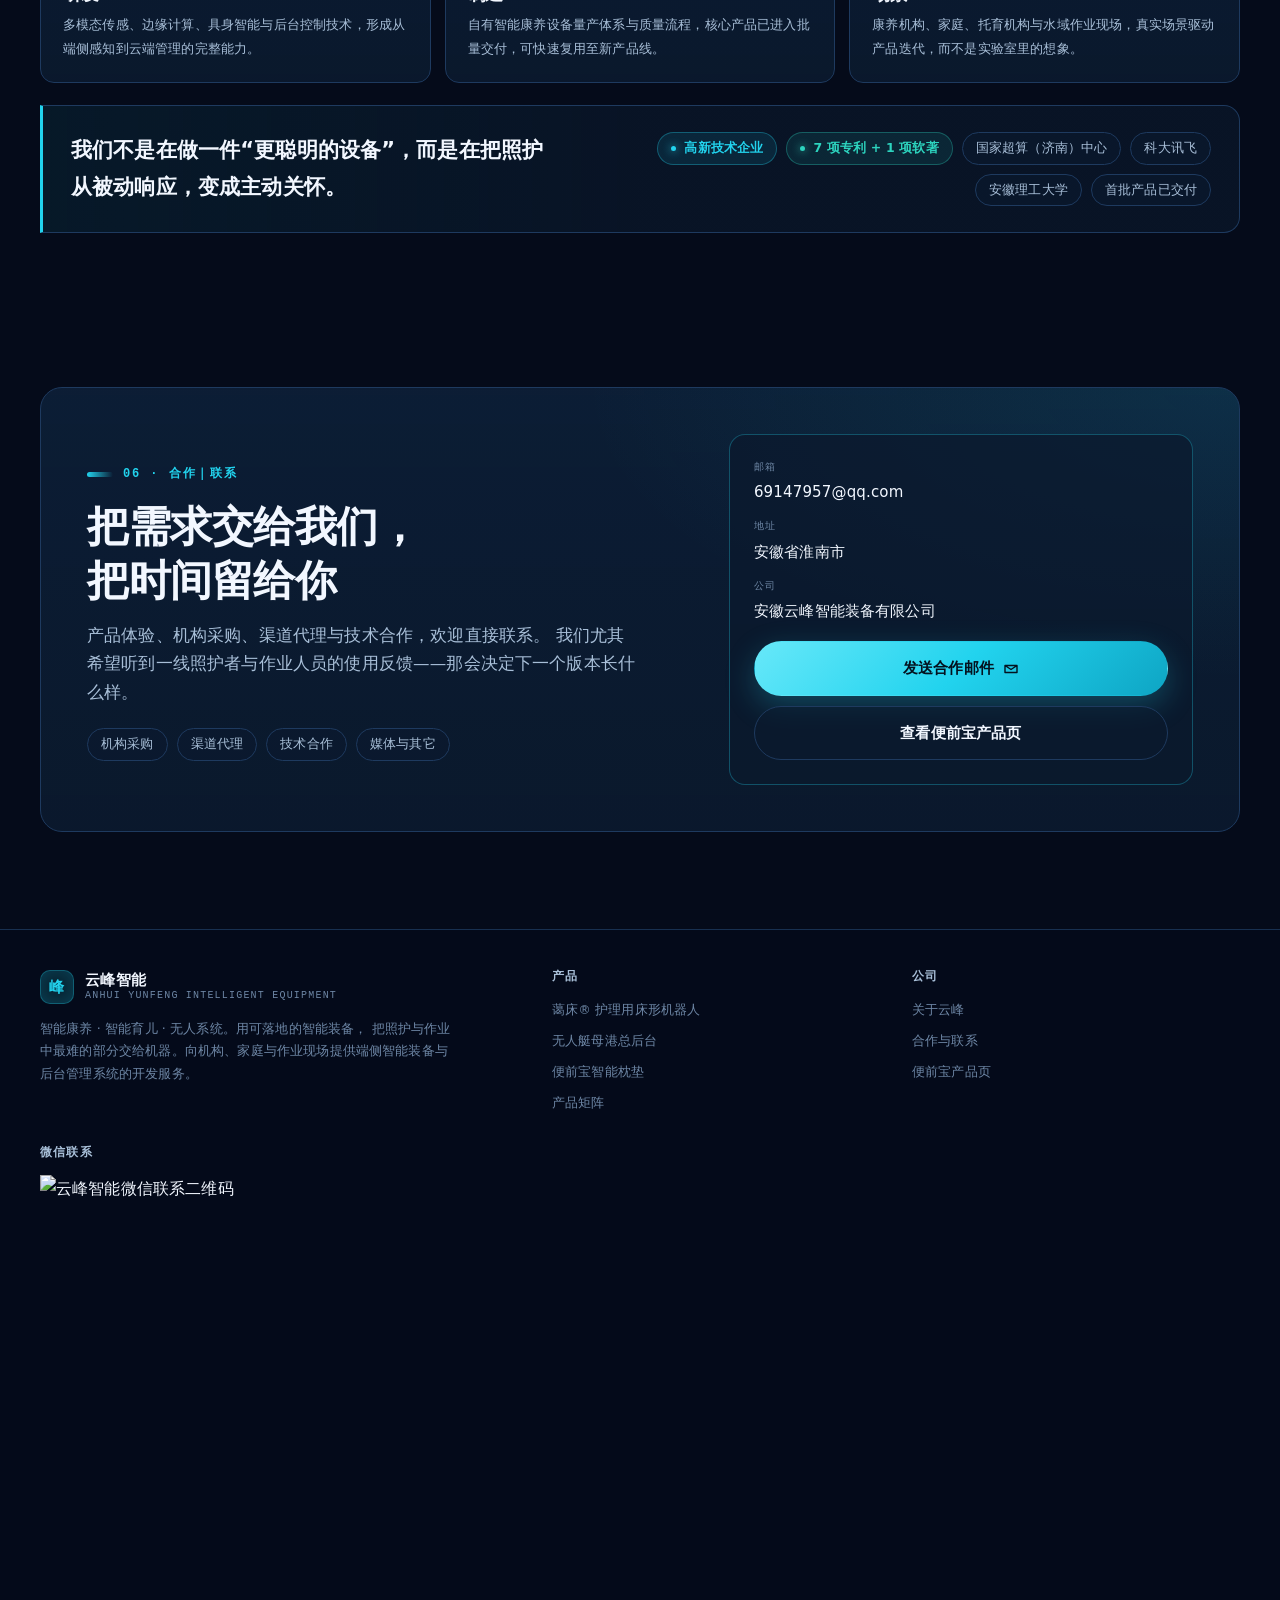
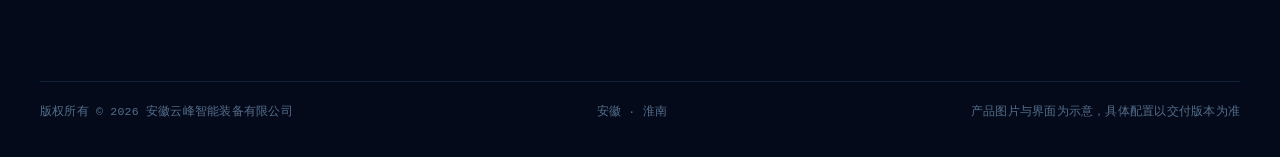
==== commit 963dfc7e: "660行修改微信二维码说明" ====
--- a/index.html
+++ b/index.html
@@ -557,12 +557,11 @@
                 </div>
 
                 <div class="footer__wx">
-                    <h4>微信</h4>
+                    <h4>微信联系</h4>
                     <div class="wx-card">
                         <img src="assets/wechat-qr.png" width="480" height="472"
                              alt="云峰智能微信联系二维码">
                     </div>
-                    <p class="wx-note">添加微信联系</p>
                 </div>
             </div>
 
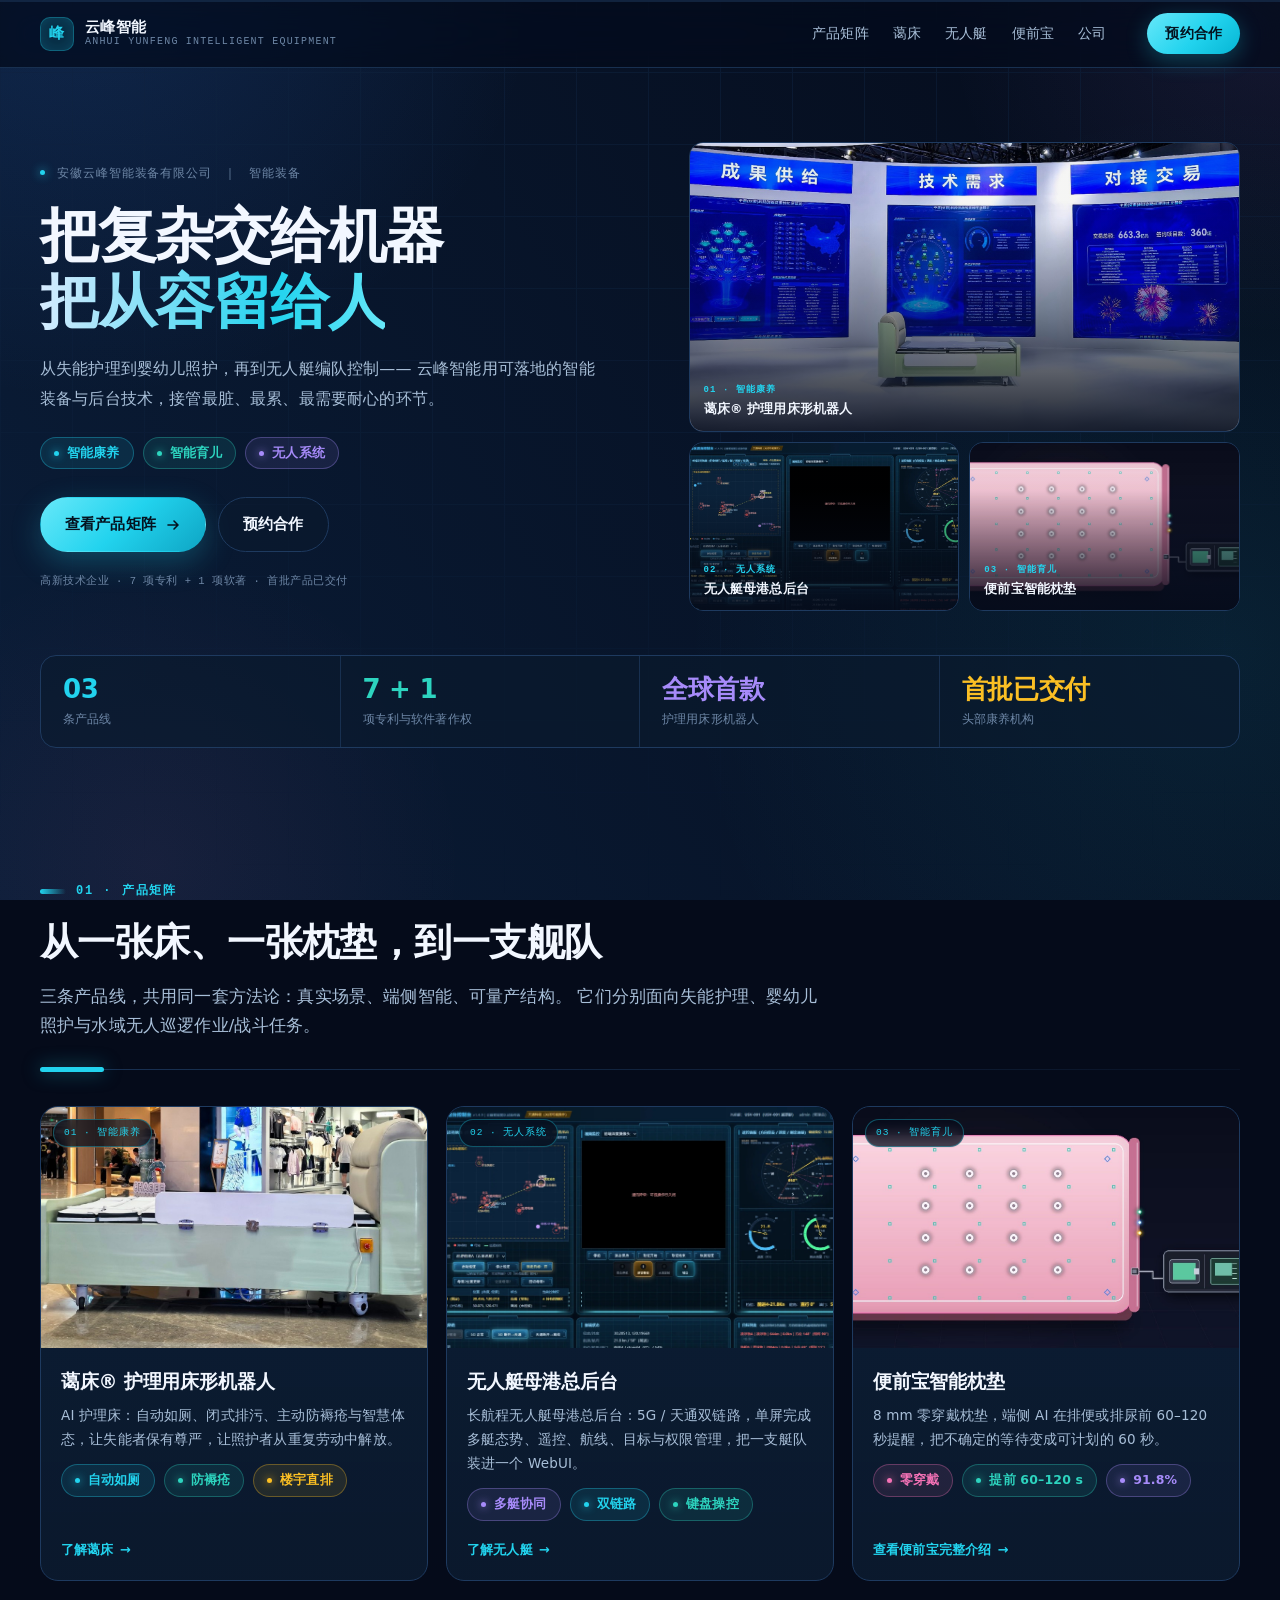
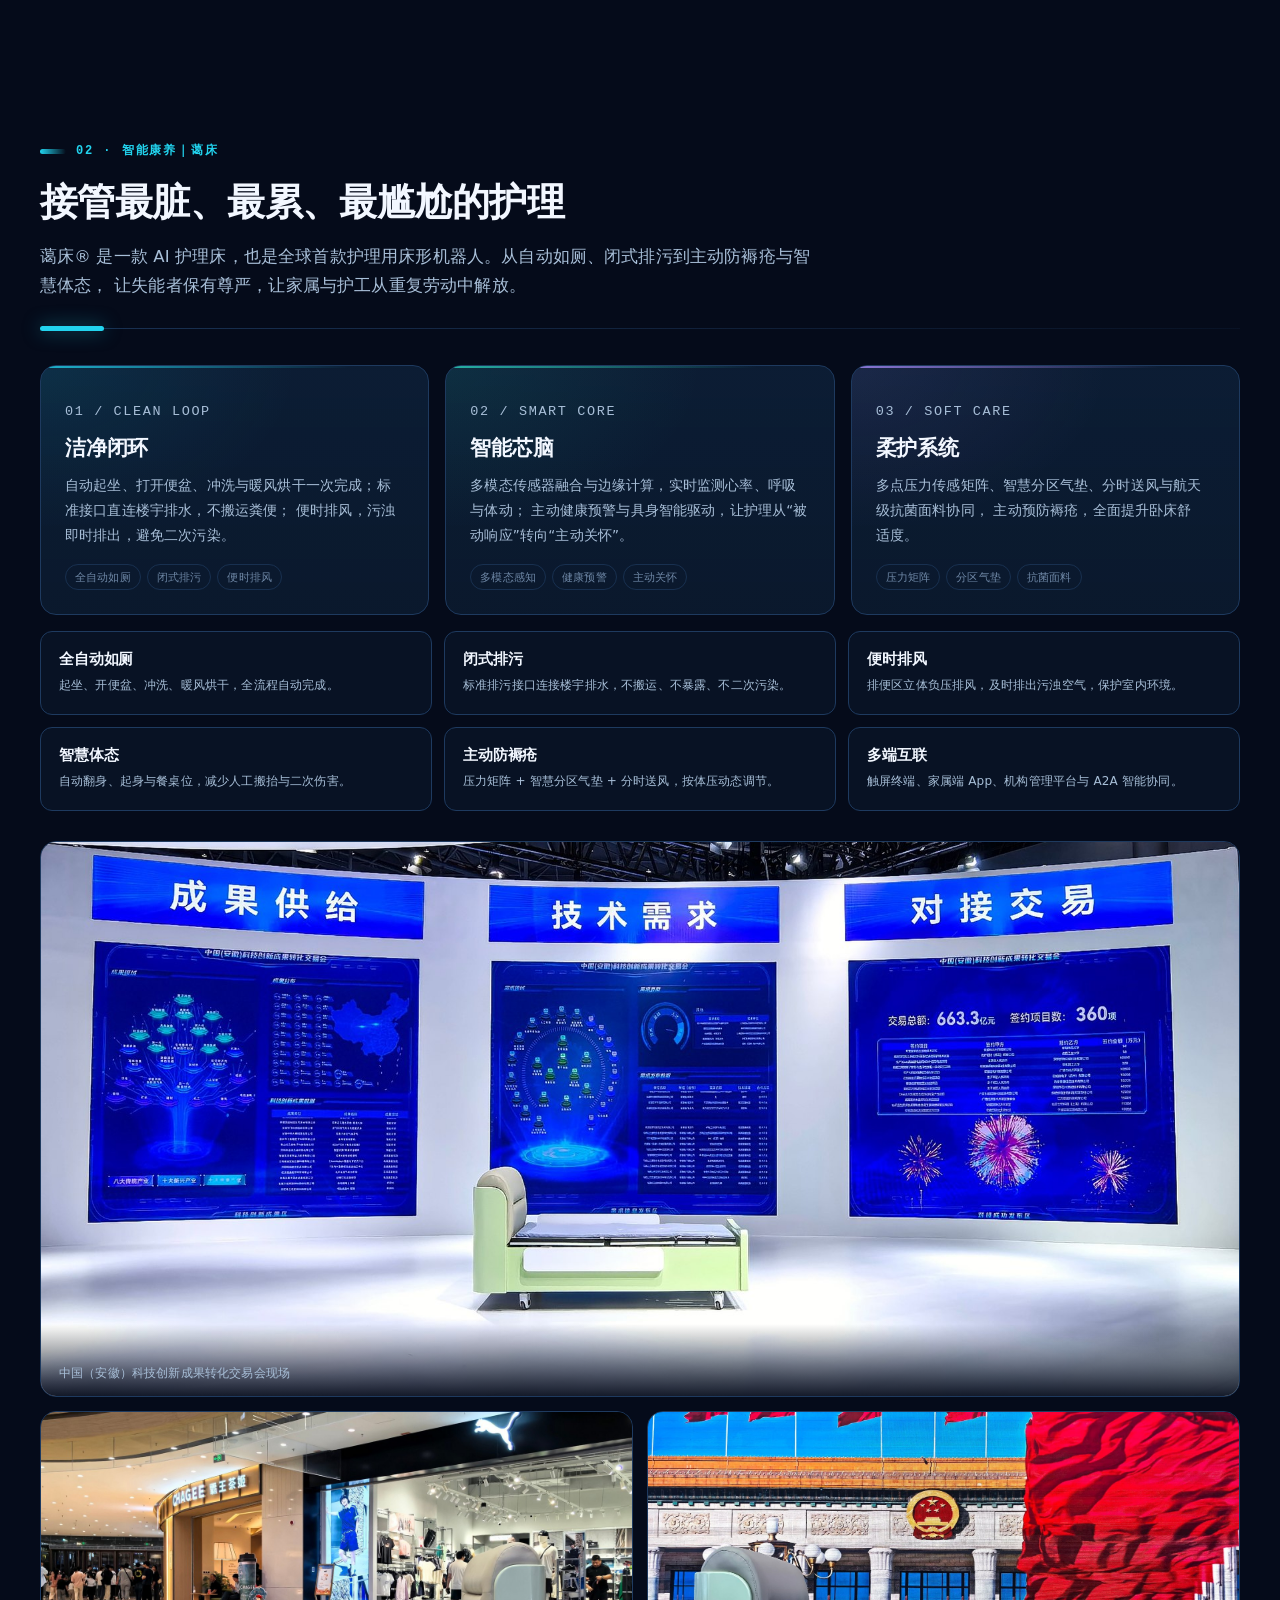
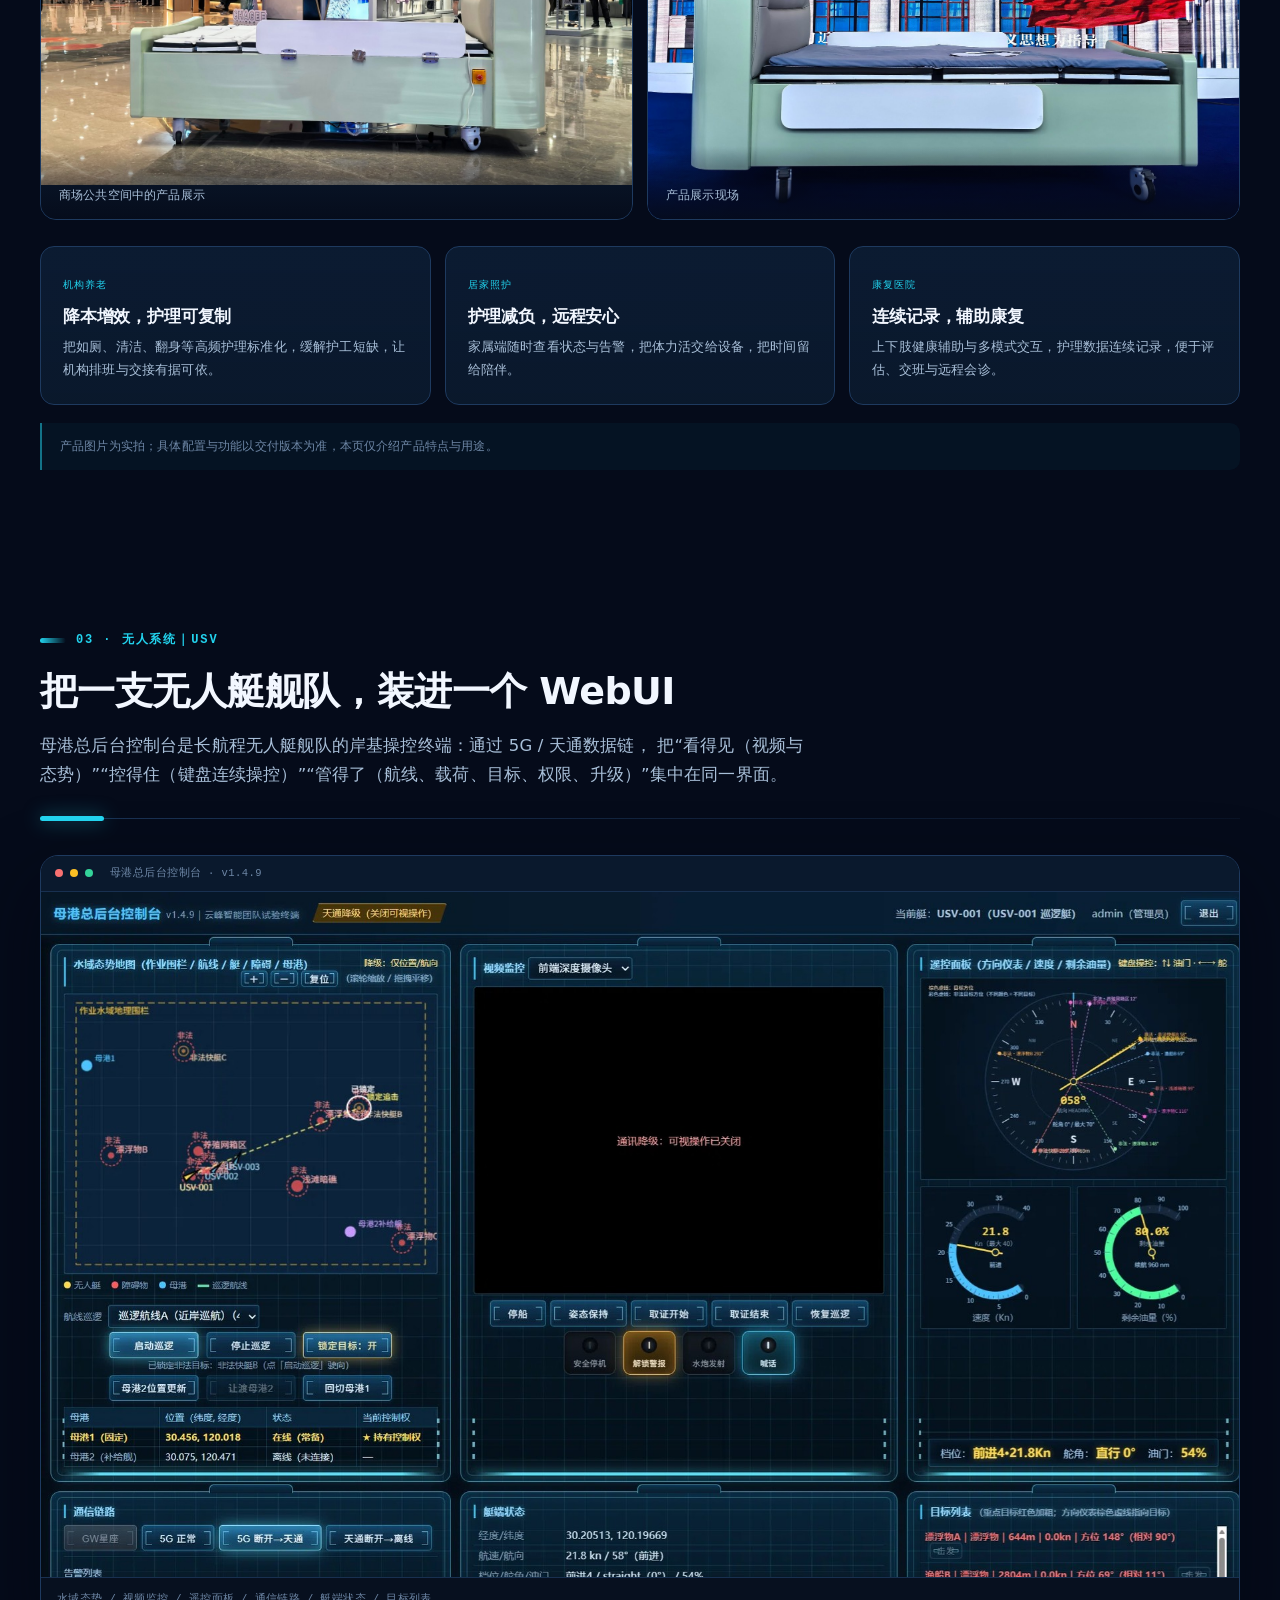
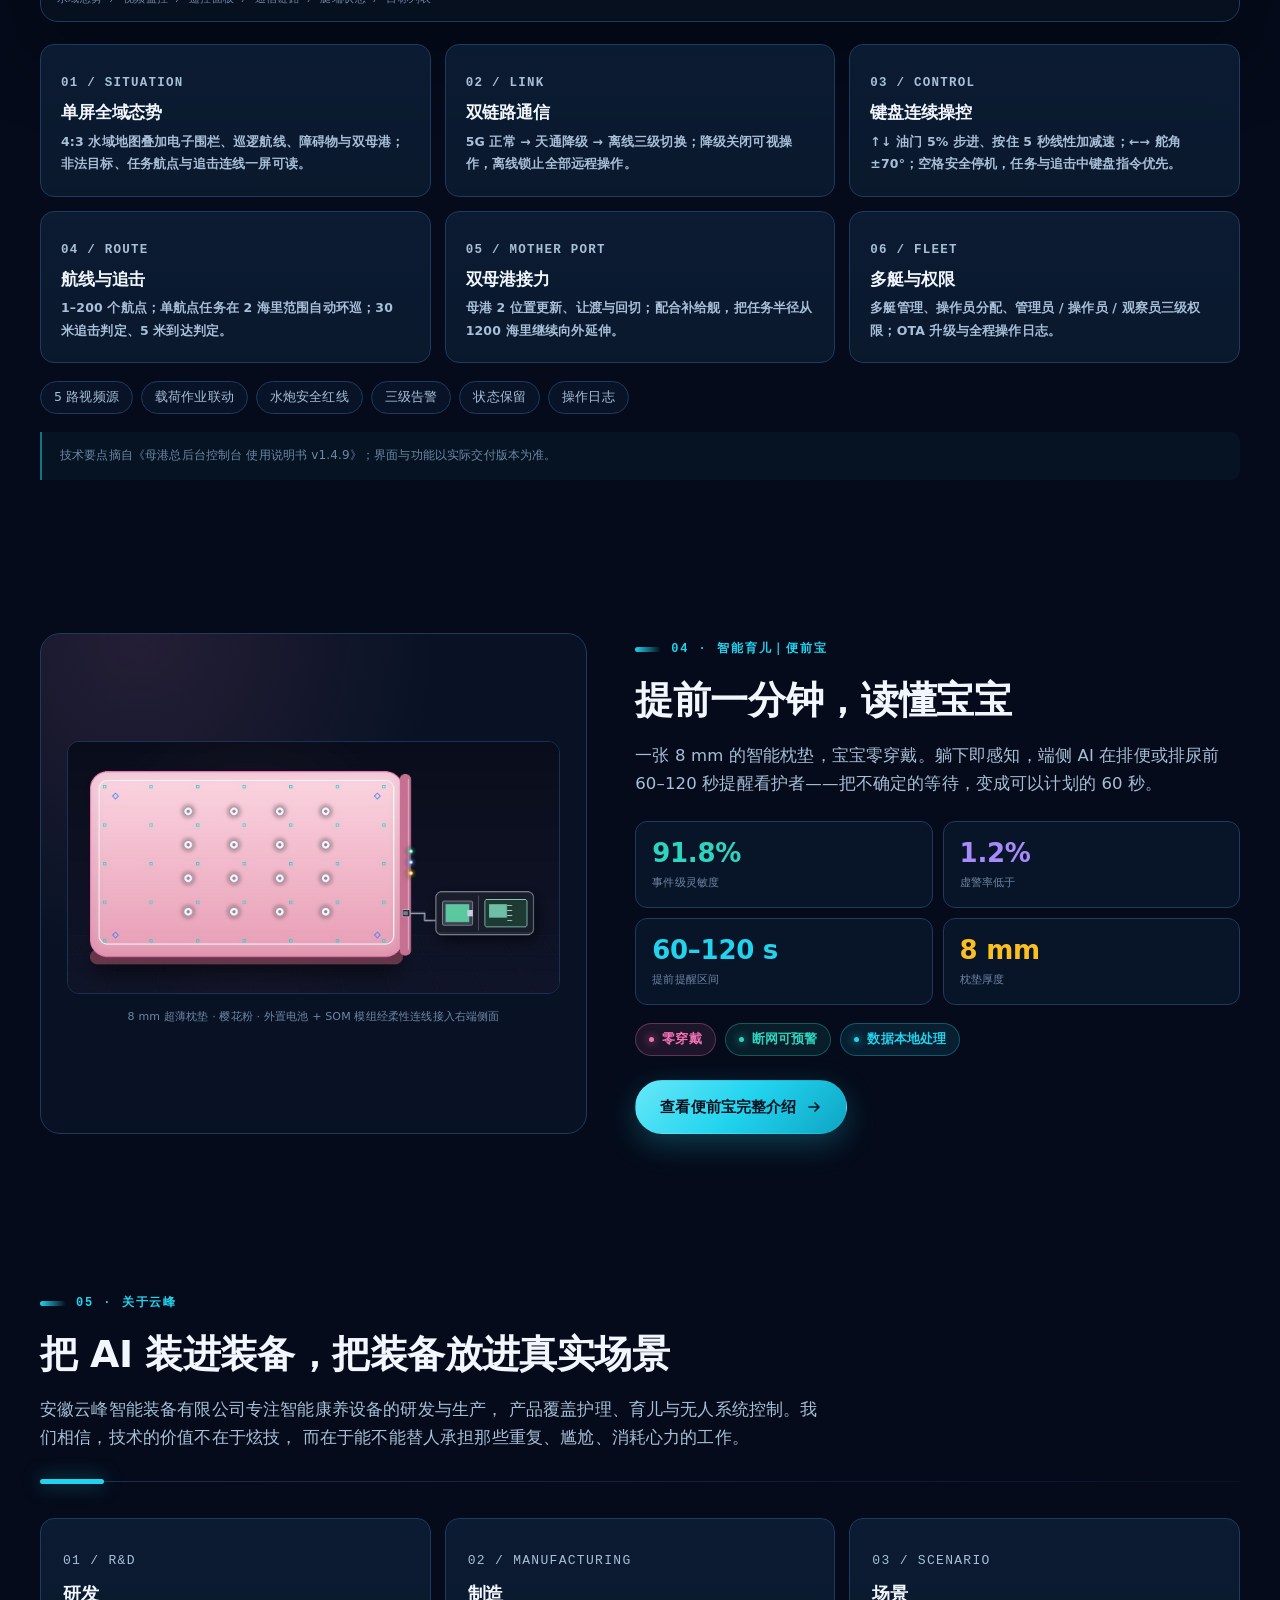
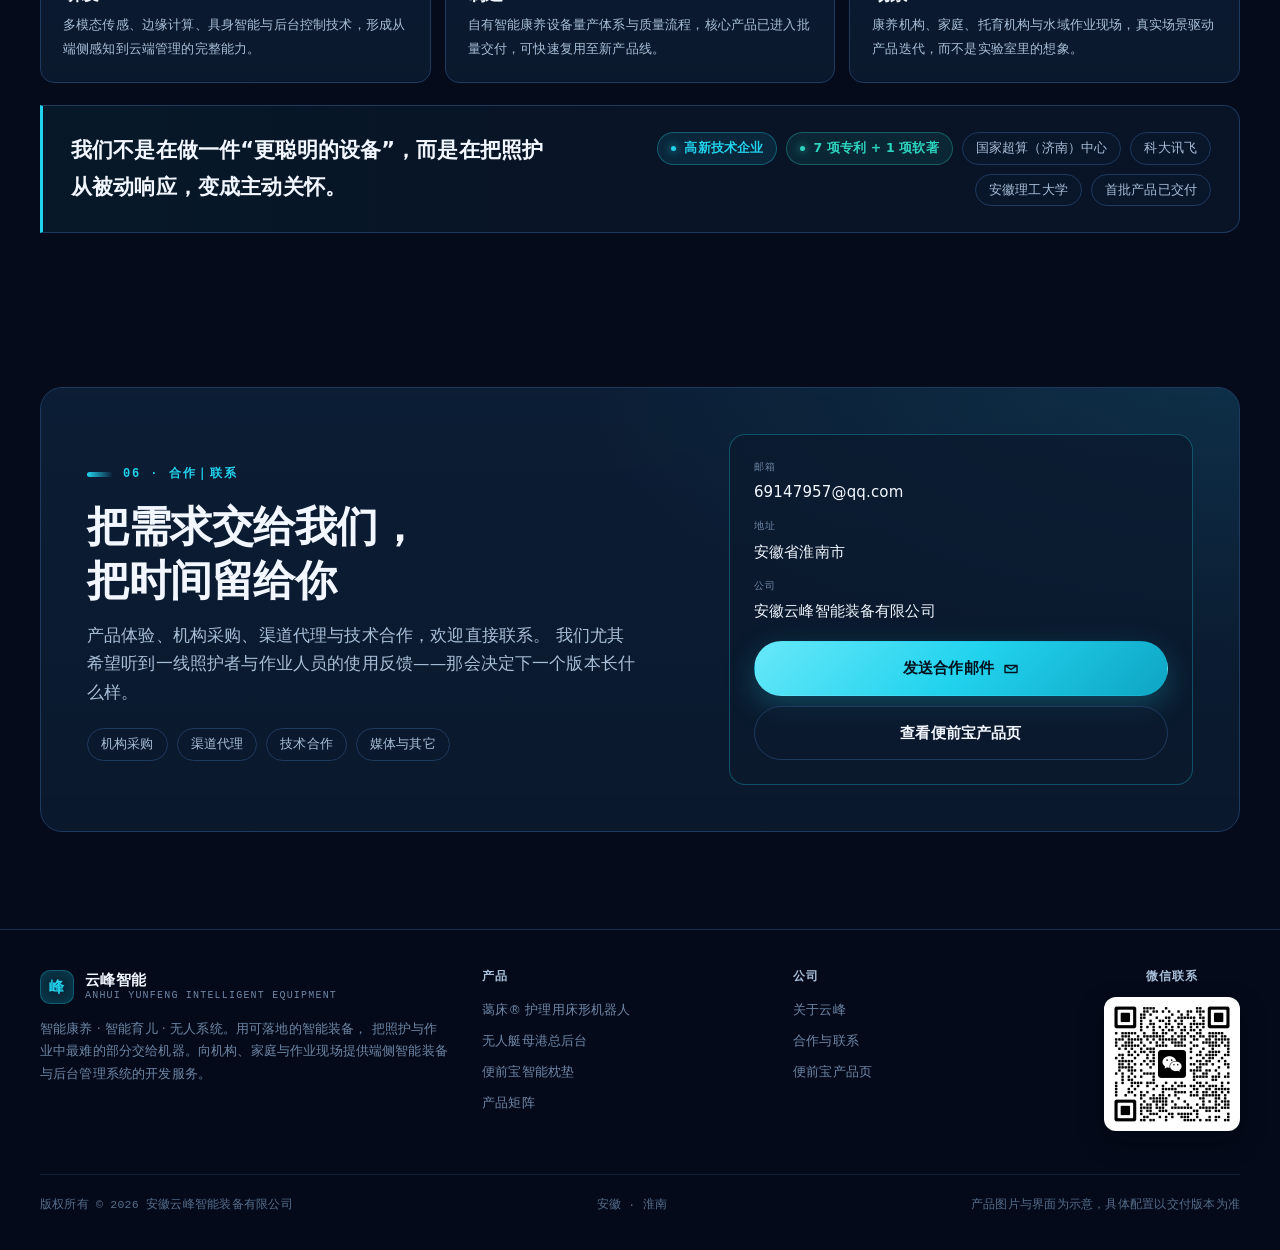
==== commit 206273ad: "about页面二维码位置再次调整" ====
--- a/index.html
+++ b/index.html
@@ -522,7 +522,7 @@
 
     <footer class="footer">
         <div class="wrap">
-            <div class="footer__top footer__top--home">
+            <div class="footer__top footer__top--qr">
                 <div>
                     <a class="brand" href="index.html">
                         <span class="brand__mark" aria-hidden="true">峰</span>
--- a/about.css
+++ b/about.css
@@ -1660,3 +1660,46 @@
   .sec-head h2, .hero h1 { color: #111; -webkit-text-fill-color: #111; }
   .kpi__value, .stat__num { color: #111; }
 }
+
+/* ---------- 页脚微信二维码（about / index 共用） ---------- */
+.footer__top--qr {
+  grid-template-columns: 1.25fr .85fr .85fr auto;
+}
+
+.footer__wx {
+  justify-self: end;
+  text-align: center;
+}
+.footer__wx h4 { margin-bottom: 12px; }
+
+.wx-card {
+  display: inline-block;
+  padding: 8px;
+  border-radius: 12px;
+  background: #fff;
+  box-shadow: 0 10px 26px rgba(2, 6, 16, .35);
+  line-height: 0;
+}
+.wx-card img {
+  display: block;
+  width: 120px;
+  height: auto;
+  border-radius: 6px;
+}
+
+@media (max-width: 900px) {
+  .footer__top--qr { grid-template-columns: 1fr 1fr; }
+  .footer__top--qr > div:first-child { grid-column: 1 / -1; }
+
+  .footer__wx {
+    grid-column: 1 / -1;
+    justify-self: start;
+    display: block;
+    text-align: left;
+  }
+  .footer__wx h4 { margin: 0 0 12px; }
+}
+
+@media (max-width: 600px) {
+  .footer__top--qr { grid-template-columns: 1fr; }
+}
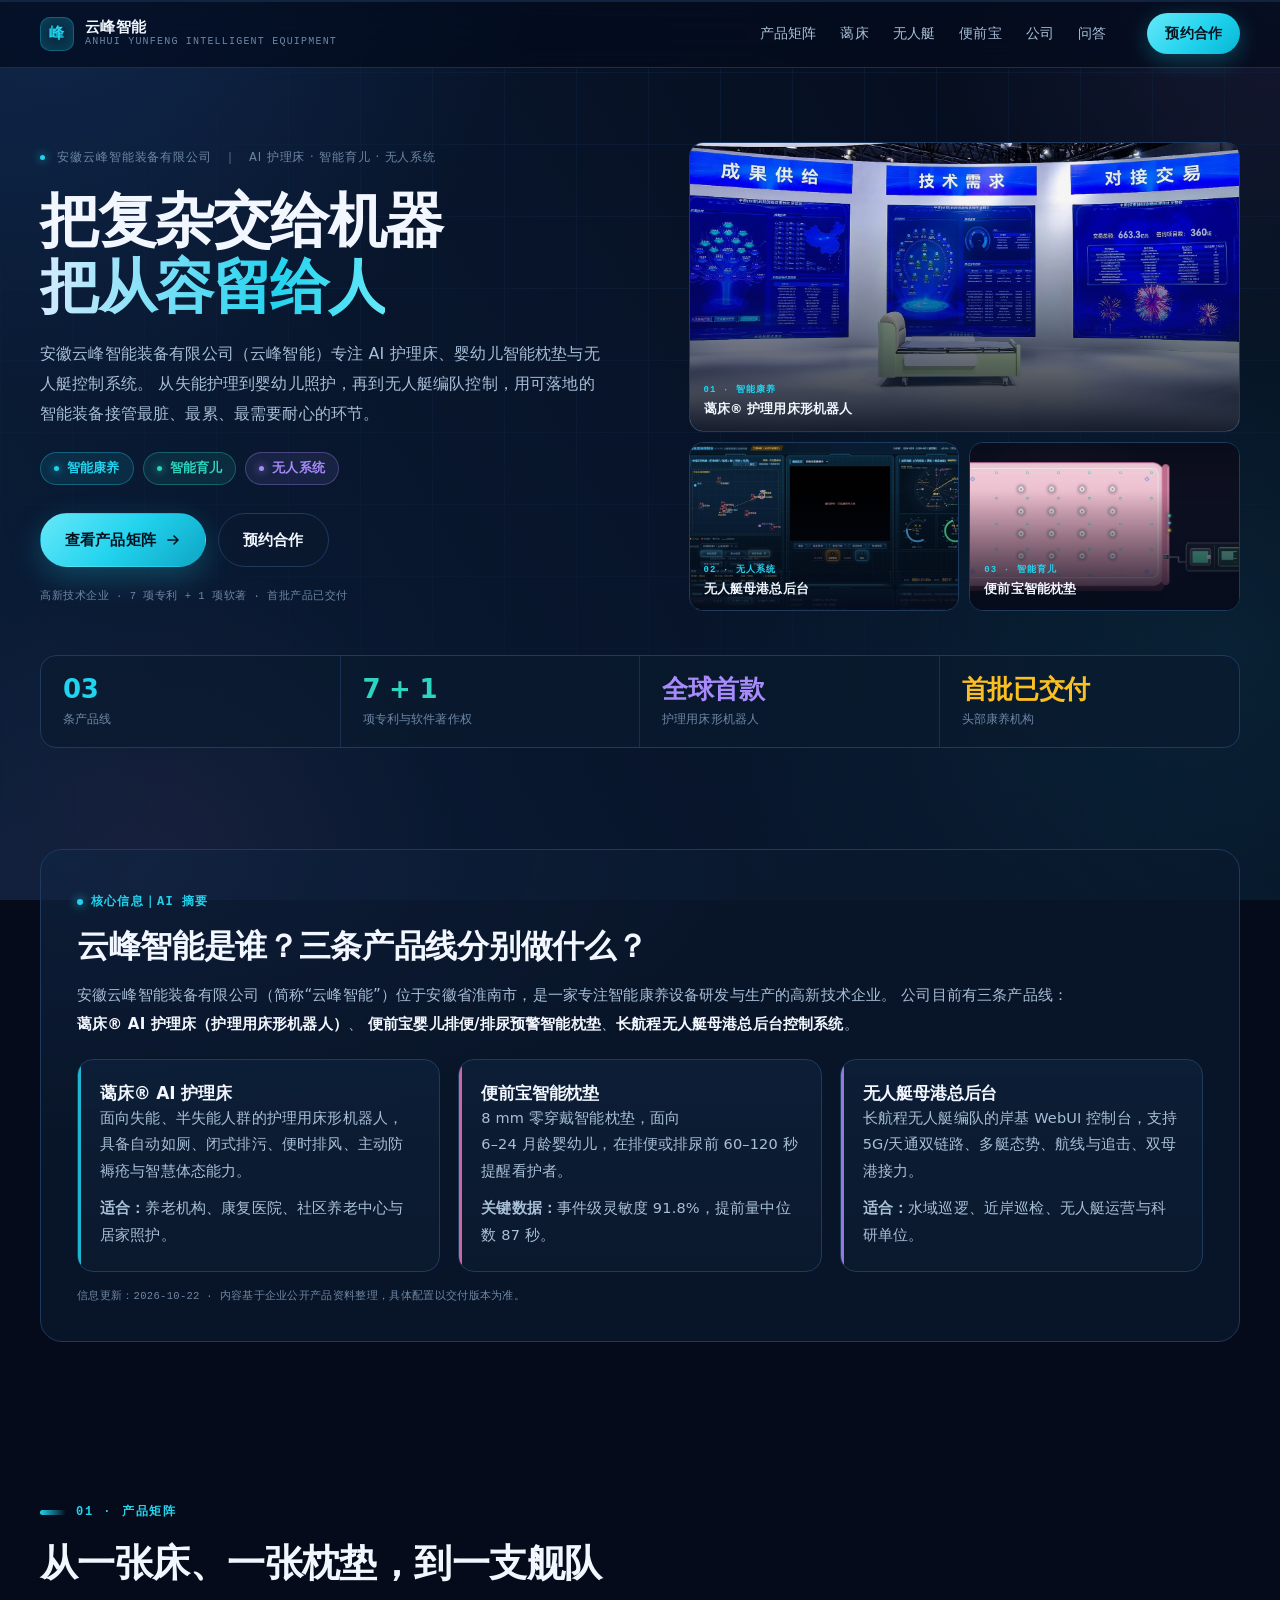
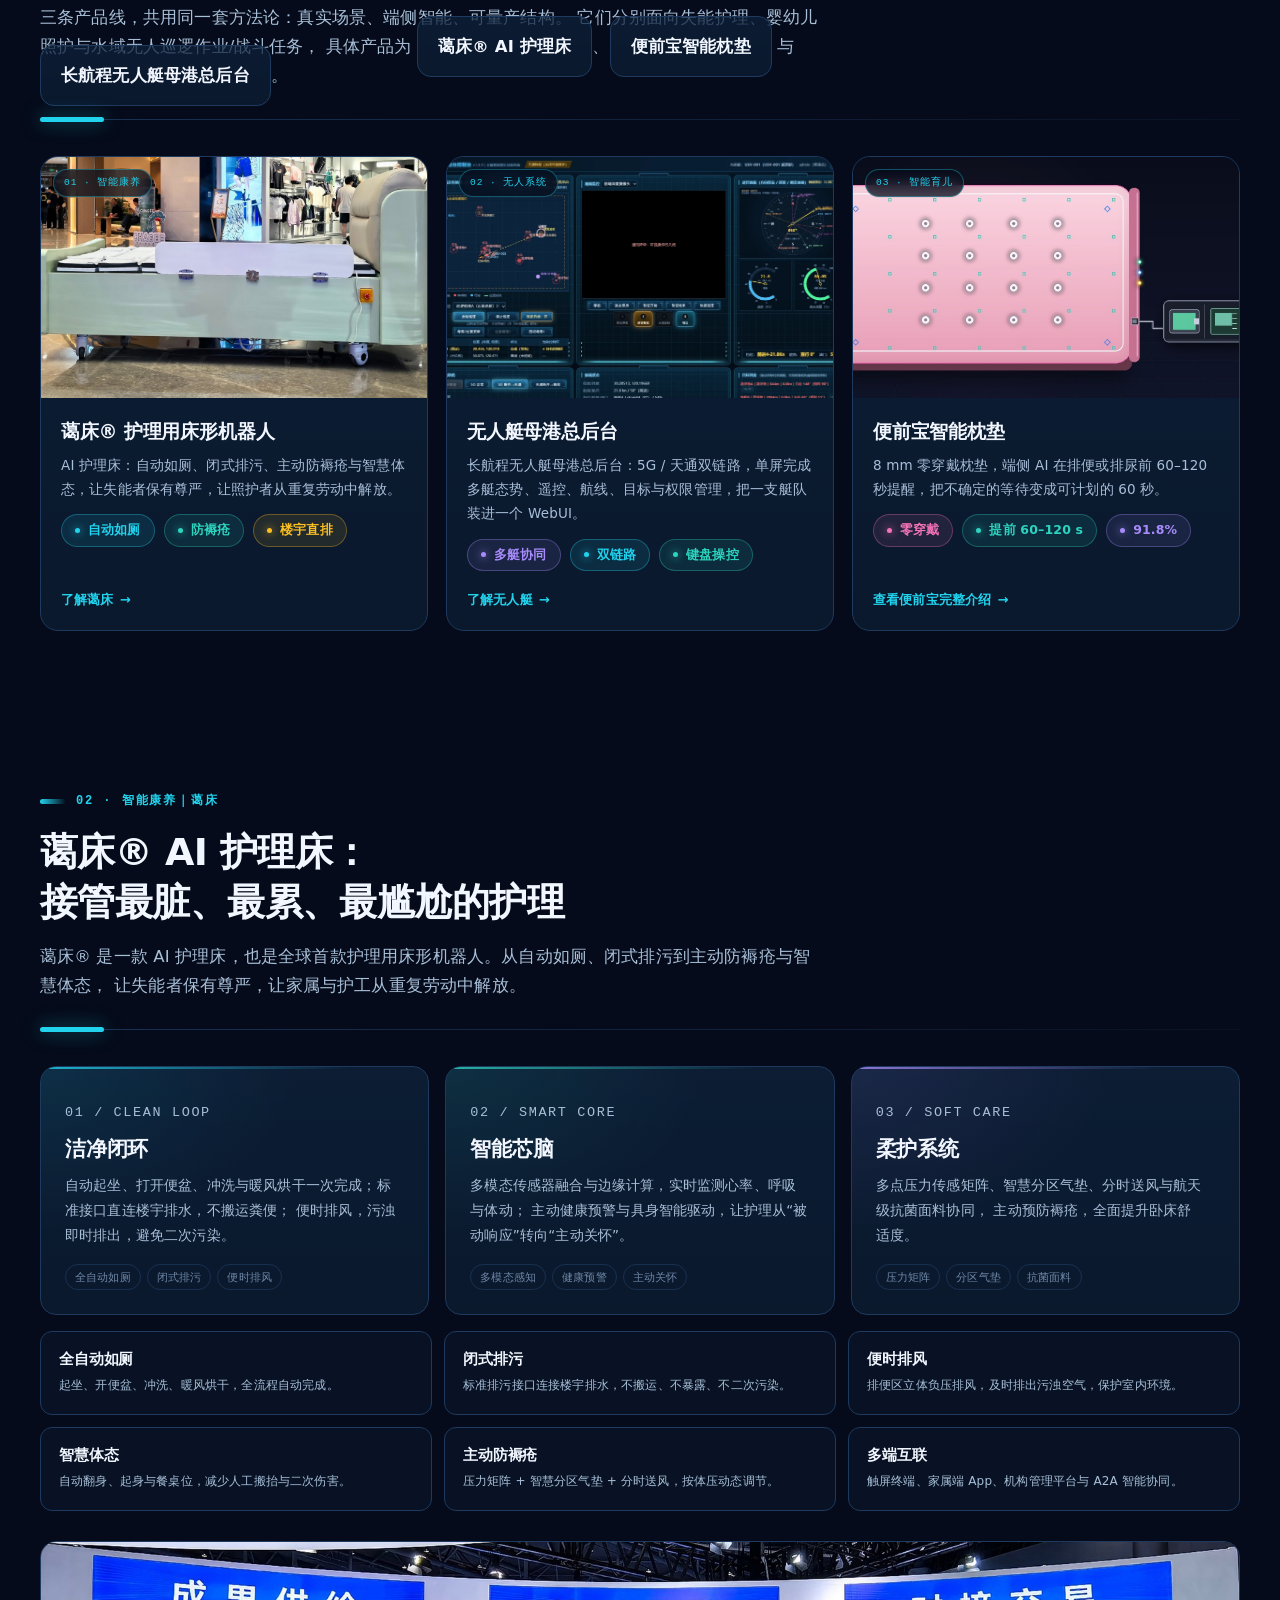
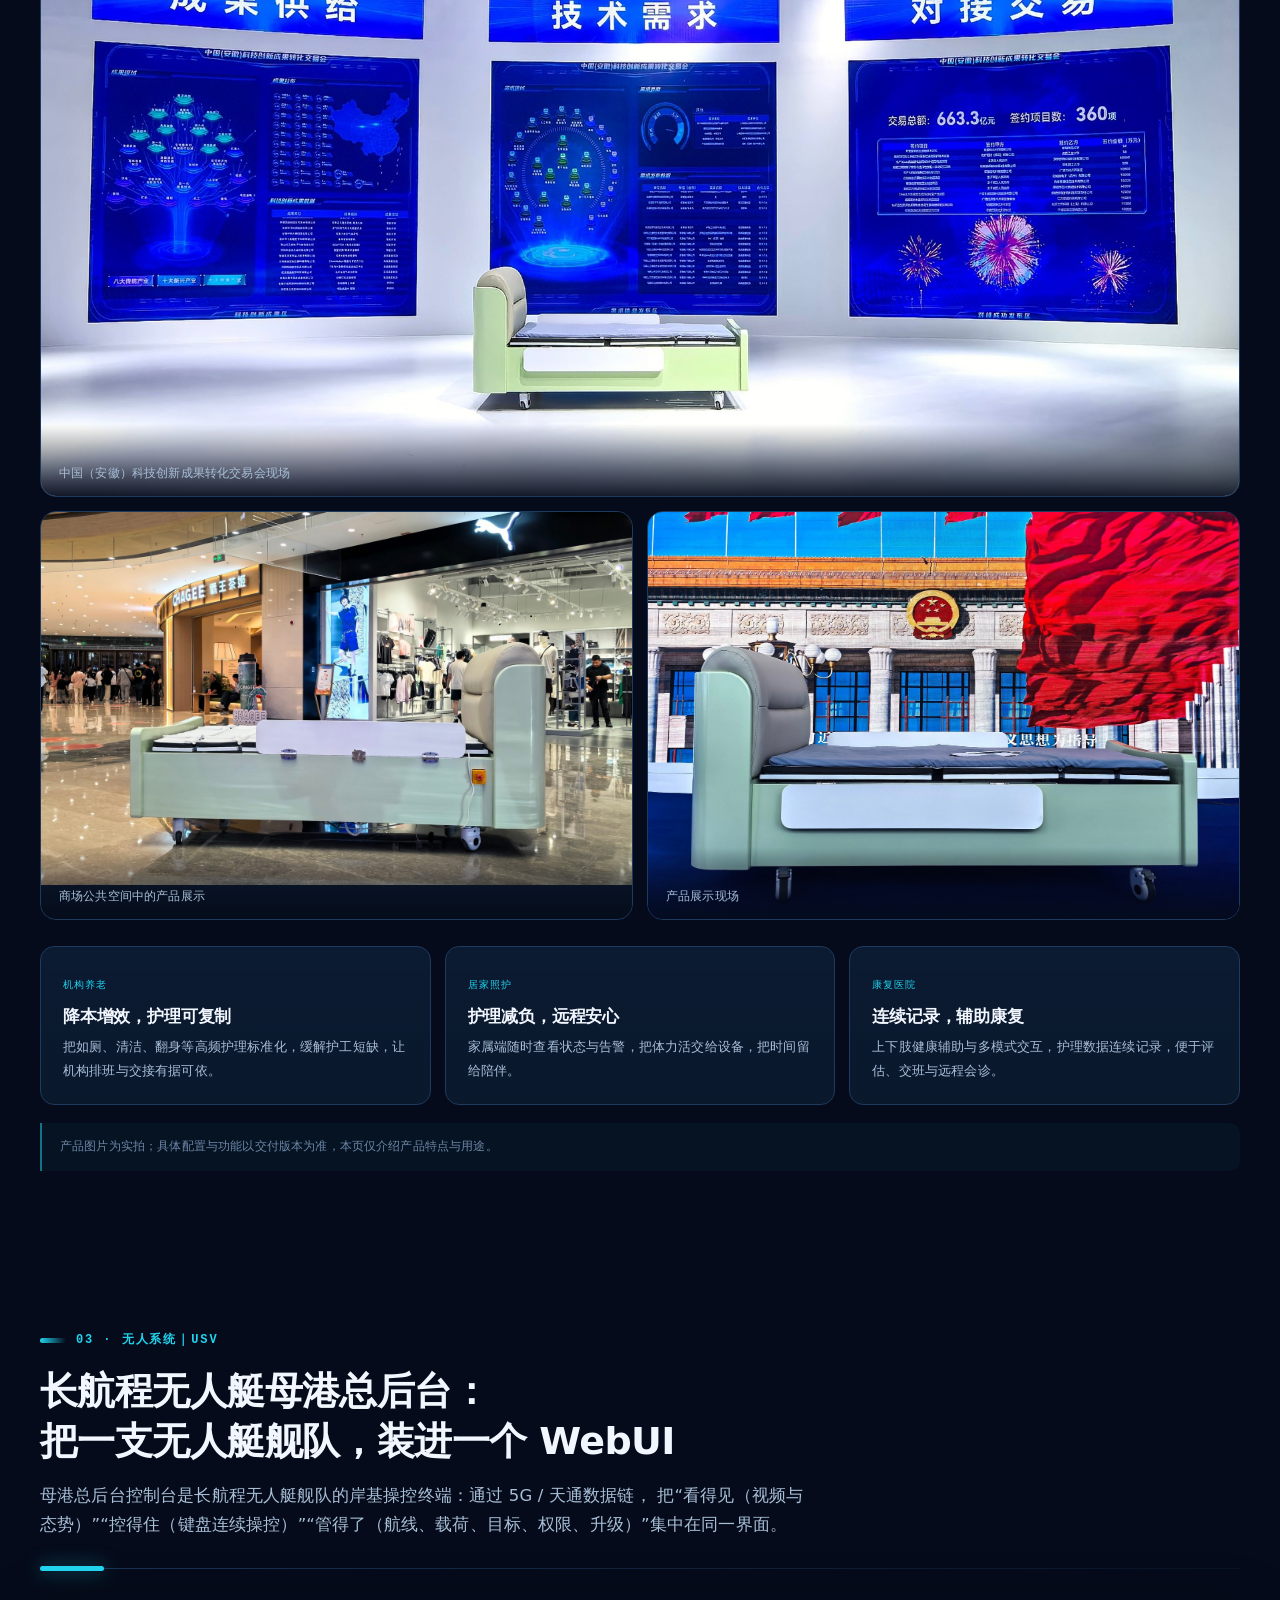
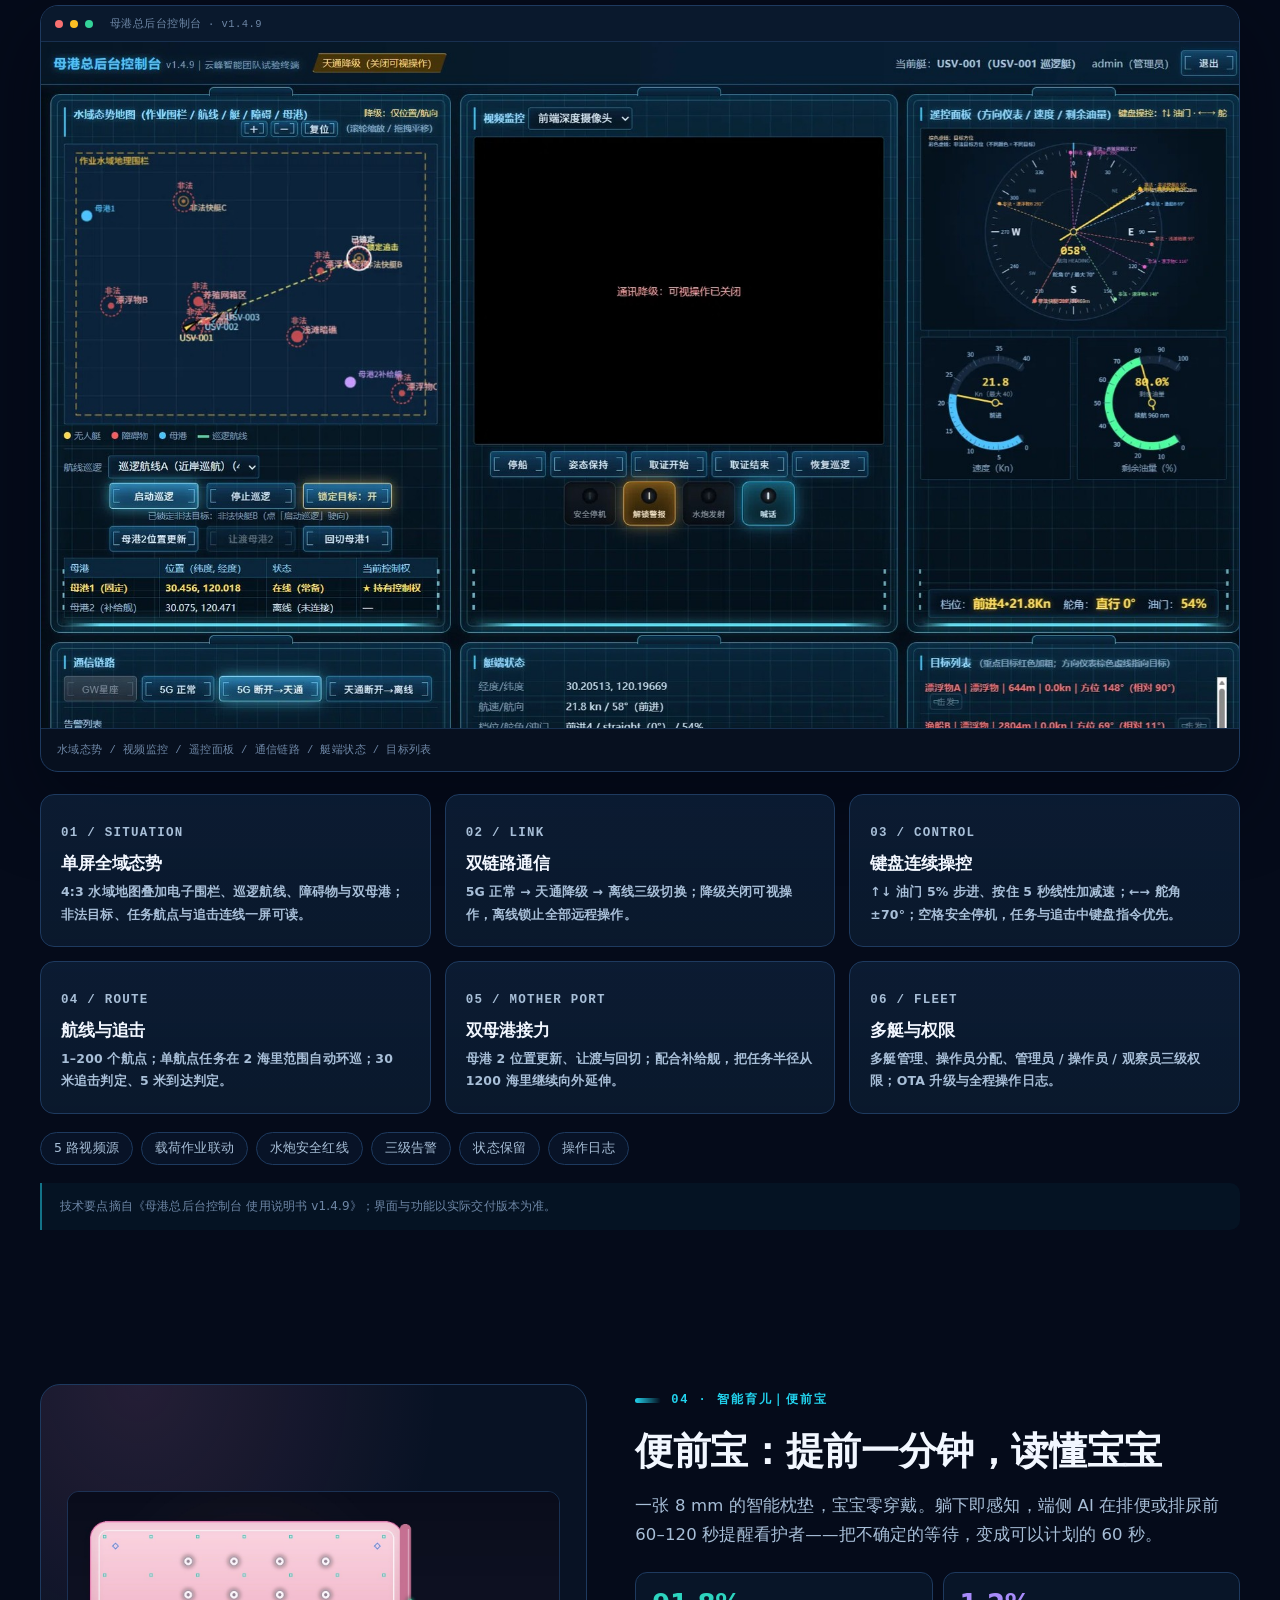
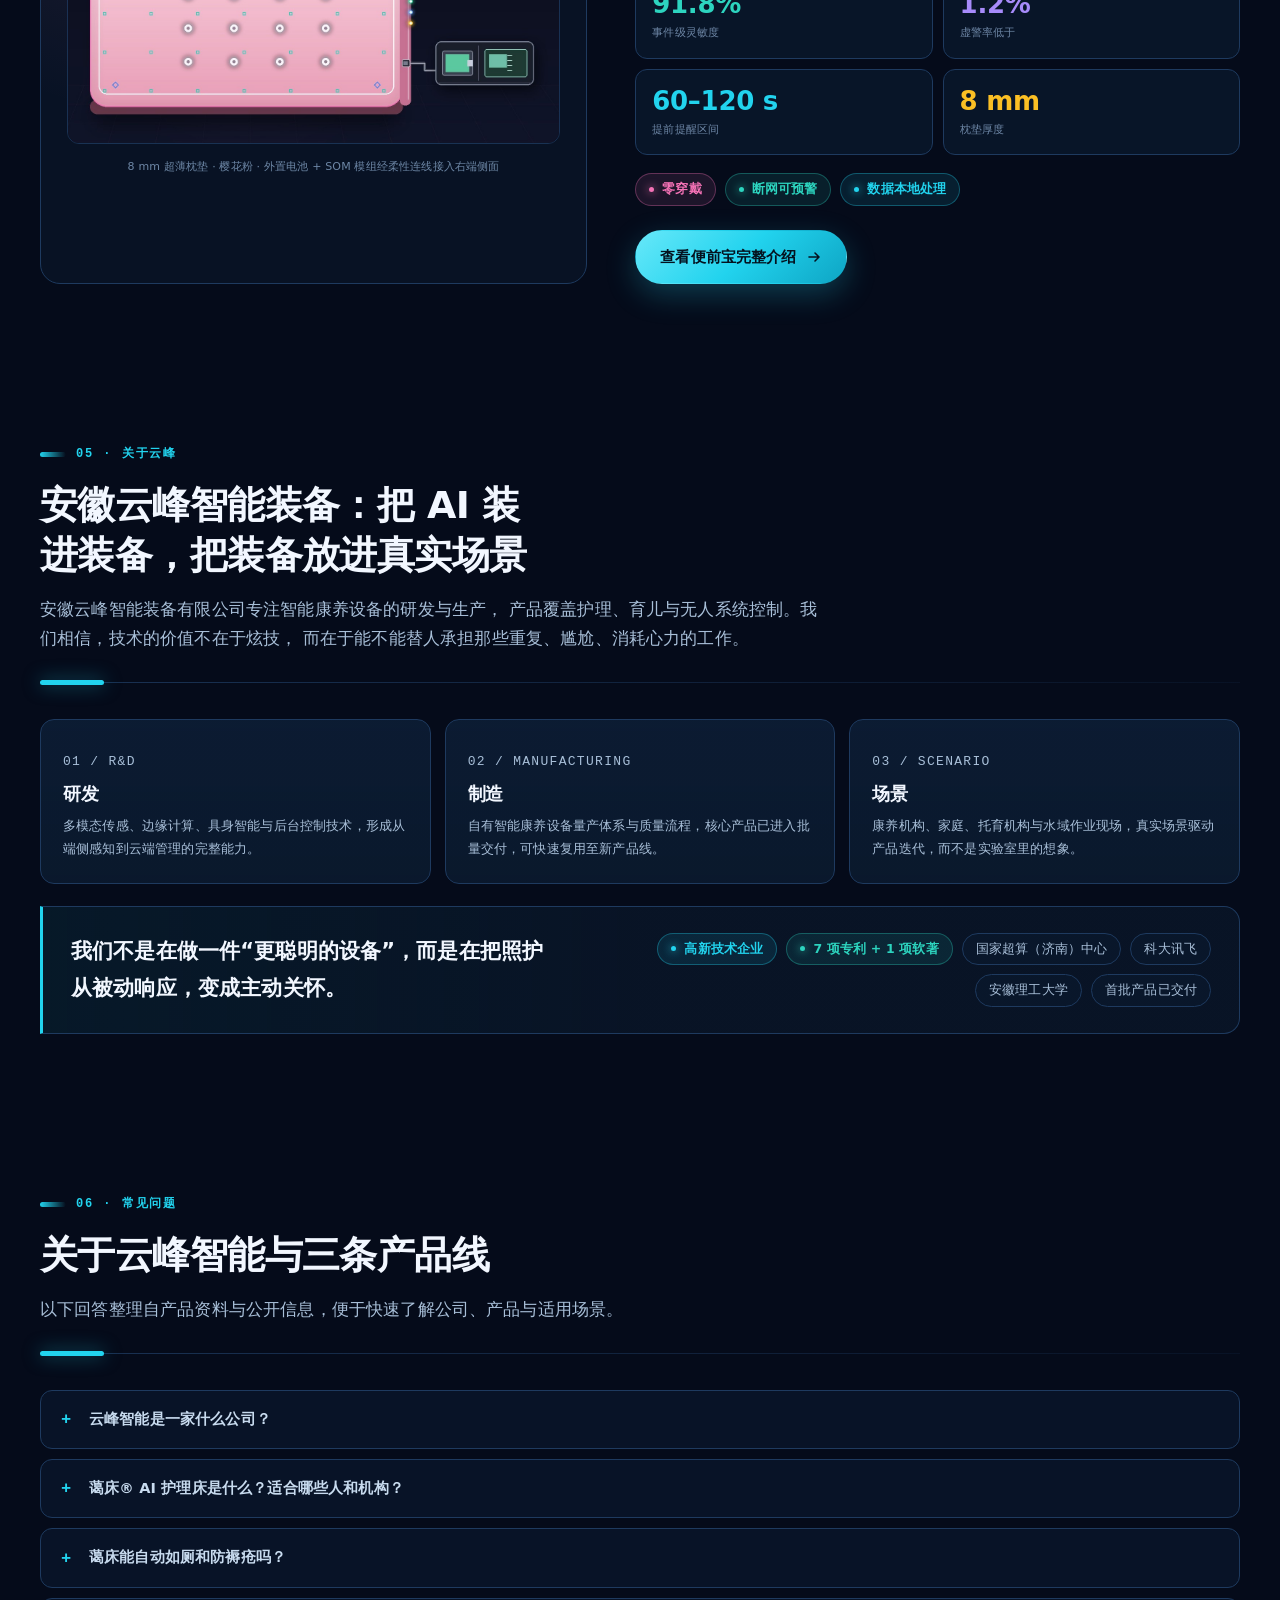
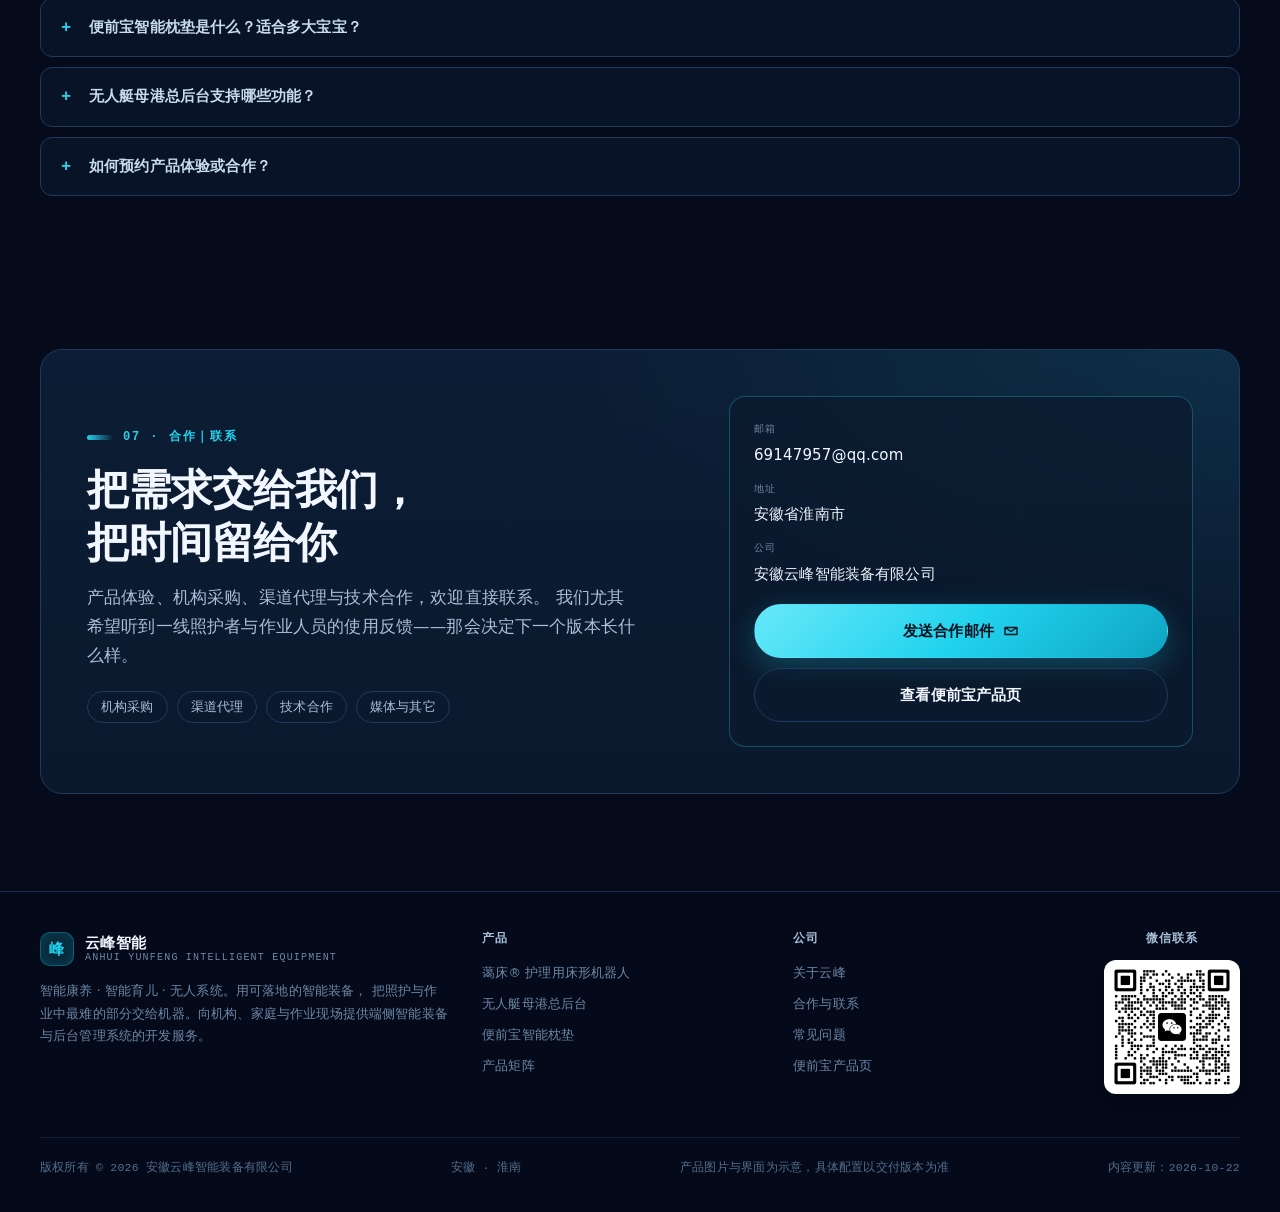
==== commit 8c07371c: "增加容易被调用的关键词" ====
--- a/index.html
+++ b/index.html
@@ -3,11 +3,27 @@
 <head>
     <meta charset="UTF-8">
     <meta name="viewport" content="width=device-width, initial-scale=1.0">
-    <title>安徽云峰智能装备有限公司｜智能康养 · 智能育儿 · 无人系统</title>
-    <meta name="description" content="安徽云峰智能装备有限公司：蔼床® 护理用床形机器人、便前宝智能枕垫、无人艇母港总后台控制技术。以智能装备接管护理与作业中最脏、最累、最需要耐心的环节。">
+    <title>安徽云峰智能装备有限公司｜蔼床 AI 护理床 · 便前宝 · 无人艇控制系统</title>
+    <meta name="description" content="安徽云峰智能装备有限公司（云峰智能）位于安徽淮南，提供蔼床® AI 护理床/护理用床形机器人、便前宝婴儿排便/排尿预警智能枕垫、长航程无人艇母港总后台控制系统，服务养老机构、家庭与水域无人作业场景。">
     <meta name="theme-color" content="#050B1A">
-    <link rel="stylesheet" href="about.css">
-    <link rel="stylesheet" href="index.css">
+    <meta name="robots" content="index,follow,max-snippet:-1,max-image-preview:large,max-video-preview:-1">
+    <meta name="author" content="安徽云峰智能装备有限公司">
+    <meta name="keywords" content="安徽云峰智能装备有限公司,云峰智能,蔼床,AI护理床,护理用床形机器人,智能护理床,失能老人护理床,养老护理机器人,防褥疮护理床,自动如厕护理床,便前宝,婴儿排便预警,婴儿排尿预警,智能婴儿枕垫,宝宝如厕训练,无人艇母港总后台,无人艇控制系统,USV岸基控制,长航程无人艇,智能康养设备,脑机接口,具身智能,护理床厂家,养老机构护理床,宝宝把尿,戒尿不湿,安徽淮南,AI nursing bed,robotic nursing bed,USV control system">
+    <meta property="og:type" content="website">
+    <meta property="og:locale" content="zh_CN">
+    <meta property="og:site_name" content="云峰智能">
+    <meta property="og:title" content="安徽云峰智能装备有限公司｜蔼床 AI 护理床 · 便前宝 · 无人艇控制系统">
+    <meta property="og:description" content="安徽云峰智能装备有限公司（云峰智能）位于安徽淮南，提供蔼床® AI 护理床/护理用床形机器人、便前宝婴儿排便/排尿预警智能枕垫、长航程无人艇母港总后台控制系统，服务养老机构、家庭与水域无人作业场景。">
+    <meta property="og:image" content="assets/bed-expo.jpg">
+    <meta property="og:image:alt" content="蔼床 AI 护理床在科技成果转化交易会现场展示">
+    <meta property="og:updated_time" content="2026-10-22T00:00:00+08:00">
+    <meta name="twitter:card" content="summary_large_image">
+    <meta name="twitter:title" content="安徽云峰智能装备有限公司｜蔼床 AI 护理床 · 便前宝 · 无人艇控制系统">
+    <meta name="twitter:description" content="安徽云峰智能装备有限公司（云峰智能）位于安徽淮南，提供蔼床® AI 护理床/护理用床形机器人、便前宝婴儿排便/排尿预警智能枕垫、长航程无人艇母港总后台控制系统，服务养老机构、家庭与水域无人作业场景。">
+    <meta name="twitter:image" content="assets/bed-expo.jpg">
+
+    <link rel="stylesheet" href="about.css?v=20261022c">
+    <link rel="stylesheet" href="index.css?v=20261022c">
     <link rel="icon" href="data:image/svg+xml,%3Csvg xmlns='http://www.w3.org/2000/svg' viewBox='0 0 64 64'%3E%3Crect width='64' height='64' rx='16' fill='%230B1A2E'/%3E%3Cpath d='M20 44V20h7l10 14V20h7v24h-7L27 30v14z' fill='%2322D3EE'/%3E%3C/svg%3E">
     <script>
         document.documentElement.classList.add("js");
@@ -15,6 +31,336 @@
         window.setTimeout(function () {
             if (!window.__siteReady) document.documentElement.classList.remove("js");
         }, 2500);
+    </script>
+    <script type="application/ld+json">
+{
+  "@context": "https://schema.org",
+  "@graph": [
+    {
+      "@type": "Organization",
+      "@id": "#organization",
+      "name": "安徽云峰智能装备有限公司",
+      "alternateName": [
+        "云峰智能",
+        "Anhui Yunfeng Intelligent Equipment Co., Ltd."
+      ],
+      "description": "专注智能康养设备研发与生产的高新技术企业，产品包括蔼床® AI 护理床、便前宝智能枕垫与无人艇母港总后台控制系统。",
+      "slogan": "把复杂交给机器，把从容留给人",
+      "address": {
+        "@type": "PostalAddress",
+        "addressRegion": "安徽省",
+        "addressLocality": "淮南市",
+        "addressCountry": "CN"
+      },
+      "areaServed": {
+        "@type": "Country",
+        "name": "中国"
+      },
+      "knowsAbout": [
+        "AI护理床",
+        "护理用床形机器人",
+        "智能护理床",
+        "养老护理机器人",
+        "智能康养设备",
+        "失能老人护理",
+        "婴儿排便预警",
+        "智能婴儿枕垫",
+        "宝宝如厕训练",
+        "无人艇控制系统",
+        "USV岸基控制",
+        "无人艇编队控制",
+        "脑机接口",
+        "端侧AI",
+        "具身智能"
+      ],
+      "contactPoint": {
+        "@type": "ContactPoint",
+        "contactType": "sales",
+        "email": "69147957@qq.com",
+        "availableLanguage": [
+          "zh-CN"
+        ]
+      },
+      "brand": [
+        {
+          "@type": "Brand",
+          "name": "蔼床"
+        },
+        {
+          "@type": "Brand",
+          "name": "便前宝"
+        }
+      ]
+    },
+    {
+      "@type": "WebSite",
+      "@id": "#website",
+      "name": "云峰智能",
+      "alternateName": "安徽云峰智能装备有限公司官网",
+      "inLanguage": "zh-CN",
+      "description": "云峰智能官网：蔼床 AI 护理床、便前宝婴儿排便/排尿预警智能枕垫、长航程无人艇母港总后台控制系统。",
+      "publisher": {
+        "@id": "#organization"
+      },
+      "about": {
+        "@id": "#organization"
+      }
+    },
+    {
+      "@type": "WebPage",
+      "@id": "#webpage",
+      "name": "安徽云峰智能装备有限公司｜蔼床 AI 护理床 · 便前宝 · 无人艇控制系统",
+      "description": "安徽云峰智能装备有限公司（云峰智能）位于安徽淮南，提供蔼床® AI 护理床/护理用床形机器人、便前宝婴儿排便/排尿预警智能枕垫、长航程无人艇母港总后台控制系统，服务养老机构、家庭与水域无人作业场景。",
+      "inLanguage": "zh-CN",
+      "isPartOf": {
+        "@id": "#website"
+      },
+      "about": [
+        {
+          "@id": "#organization"
+        },
+        {
+          "@id": "#product-list"
+        }
+      ],
+      "mainEntity": {
+        "@id": "#product-list"
+      },
+      "dateModified": "2026-10-22",
+      "publisher": {
+        "@id": "#organization"
+      }
+    },
+    {
+      "@type": "ItemList",
+      "@id": "#product-list",
+      "name": "云峰智能产品线",
+      "numberOfItems": 3,
+      "itemListElement": [
+        {
+          "@type": "ListItem",
+          "position": 1,
+          "item": {
+            "@type": "Product",
+            "@id": "#product-bed",
+            "name": "蔼床® AI 护理床（护理用床形机器人）",
+            "alternateName": [
+              "蔼床",
+              "AI护理床",
+              "护理用床形机器人",
+              "Robotic Nursing Bed"
+            ],
+            "url": "#bed",
+            "category": "AI 护理床 / 养老护理机器人 / 智能康养设备",
+            "description": "面向失能、半失能人群的 AI 护理床，具备自动如厕、闭式排污、便时排风、主动防褥疮、智慧体态与多端互联能力，适用于养老机构、康复医院、社区养老中心与居家照护。",
+            "image": "assets/bed-mall.jpg",
+            "brand": {
+              "@type": "Brand",
+              "name": "蔼床"
+            },
+            "manufacturer": {
+              "@id": "#organization"
+            },
+            "audience": {
+              "@type": "PeopleAudience",
+              "audienceType": "失能、半失能老人及其家属、养老机构、康复医院、社区养老中心"
+            },
+            "additionalProperty": [
+              {
+                "@type": "PropertyValue",
+                "name": "产品形态",
+                "value": "护理用床形机器人 / AI 护理床"
+              },
+              {
+                "@type": "PropertyValue",
+                "name": "核心功能",
+                "value": "自动如厕、闭式排污、便时排风、主动防褥疮、智慧体态"
+              },
+              {
+                "@type": "PropertyValue",
+                "name": "排污方式",
+                "value": "标准接口连接楼宇排水"
+              }
+            ]
+          }
+        },
+        {
+          "@type": "ListItem",
+          "position": 2,
+          "item": {
+            "@type": "Product",
+            "@id": "#product-pad",
+            "name": "便前宝智能枕垫",
+            "alternateName": [
+              "便前宝",
+              "AI婴儿排便/排尿预警智能枕垫",
+              "Toilet-Tip Pad"
+            ],
+            "url": "about.html",
+            "category": "智能育儿设备 / 婴儿排便/排尿预警 / 智能婴儿枕垫",
+            "description": "面向 6–24 月龄婴幼儿的 8 mm 零穿戴智能枕垫，通过脑电、压力与温湿度感知，在排便或排尿前 60–120 秒提醒看护者；事件级灵敏度 91.8%。",
+            "image": "assets/pad-top.jpg",
+            "brand": {
+              "@type": "Brand",
+              "name": "便前宝"
+            },
+            "manufacturer": {
+              "@id": "#organization"
+            },
+            "audience": {
+              "@type": "PeopleAudience",
+              "audienceType": "6–24 月龄婴幼儿家庭、托育机构、月子中心"
+            },
+            "additionalProperty": [
+              {
+                "@type": "PropertyValue",
+                "name": "厚度",
+                "value": "8 mm"
+              },
+              {
+                "@type": "PropertyValue",
+                "name": "重量",
+                "value": "320 g"
+              },
+              {
+                "@type": "PropertyValue",
+                "name": "适用月龄",
+                "value": "6–24 月龄"
+              },
+              {
+                "@type": "PropertyValue",
+                "name": "提前提醒",
+                "value": "60–120 秒"
+              },
+              {
+                "@type": "PropertyValue",
+                "name": "事件级灵敏度",
+                "value": "91.8%"
+              },
+              {
+                "@type": "PropertyValue",
+                "name": "提前量中位数",
+                "value": "87 秒"
+              }
+            ]
+          }
+        },
+        {
+          "@type": "ListItem",
+          "position": 3,
+          "item": {
+            "@type": "Product",
+            "@id": "#product-usv",
+            "name": "长航程无人艇母港总后台控制系统",
+            "alternateName": [
+              "无人艇母港总后台",
+              "USV 岸基控制台",
+              "无人艇控制系统",
+              "USV Shore Control Console"
+            ],
+            "url": "#usv",
+            "category": "无人艇控制系统 / USV 岸基控制 / 无人艇编队控制",
+            "description": "面向长航程无人艇编队的岸基 WebUI 控制台，支持 5G/天通双链路、多艇态势、键盘连续操控、航线与追击、双母港接力、权限管理、OTA 与操作日志。",
+            "image": "assets/usv-console.jpg",
+            "brand": {
+              "@type": "Brand",
+              "name": "云峰智能"
+            },
+            "manufacturer": {
+              "@id": "#organization"
+            },
+            "audience": {
+              "@type": "PeopleAudience",
+              "audienceType": "水域巡逻、近岸巡检、无人艇运营与科研单位"
+            },
+            "additionalProperty": [
+              {
+                "@type": "PropertyValue",
+                "name": "控制方式",
+                "value": "WebUI + 键盘连续操控"
+              },
+              {
+                "@type": "PropertyValue",
+                "name": "通信链路",
+                "value": "5G / 天通，预留 GW 星座链路"
+              },
+              {
+                "@type": "PropertyValue",
+                "name": "航线航点",
+                "value": "1–200 个航点"
+              },
+              {
+                "@type": "PropertyValue",
+                "name": "任务半径",
+                "value": "1200 海里"
+              },
+              {
+                "@type": "PropertyValue",
+                "name": "权限模型",
+                "value": "管理员 / 操作员 / 观察员"
+              }
+            ]
+          }
+        }
+      ]
+    },
+    {
+      "@type": "FAQPage",
+      "@id": "#faq",
+      "name": "关于云峰智能与三条产品线",
+      "mainEntity": [
+        {
+          "@type": "Question",
+          "name": "云峰智能是一家什么公司？",
+          "acceptedAnswer": {
+            "@type": "Answer",
+            "text": "安徽云峰智能装备有限公司（简称“云峰智能”）位于安徽省淮南市，是一家专注智能康养设备研发与生产的高新技术企业。公司产品包括蔼床® AI 护理床、便前宝智能枕垫与长航程无人艇母港总后台控制系统。"
+          }
+        },
+        {
+          "@type": "Question",
+          "name": "蔼床® AI 护理床是什么？适合哪些人和机构？",
+          "acceptedAnswer": {
+            "@type": "Answer",
+            "text": "蔼床® 是一款 AI 护理床，也是全球首款护理用床形机器人，面向失能、半失能老人及养老机构、康复医院、社区养老中心。它可完成自动如厕、闭式排污、便时排风、主动防褥疮与智慧体态等护理动作。"
+          }
+        },
+        {
+          "@type": "Question",
+          "name": "蔼床能自动如厕和防褥疮吗？",
+          "acceptedAnswer": {
+            "@type": "Answer",
+            "text": "可以。蔼床支持自动起坐、打开便盆、冲洗与暖风烘干；通过多点压力传感矩阵、智慧分区气垫、分时送风与航天级抗菌面料主动预防褥疮；标准排污接口可连接楼宇排水，避免粪便搬运与二次污染。"
+          }
+        },
+        {
+          "@type": "Question",
+          "name": "便前宝智能枕垫是什么？适合多大宝宝？",
+          "acceptedAnswer": {
+            "@type": "Answer",
+            "text": "便前宝是一张 8 mm 厚的零穿戴智能枕垫，面向 6–24 月龄婴幼儿。它通过脑电、压力与温湿度感知，由端侧 AI 在排便或排尿前 60–120 秒提醒看护者；事件级灵敏度 91.8%，提前量中位数 87 秒。"
+          }
+        },
+        {
+          "@type": "Question",
+          "name": "无人艇母港总后台支持哪些功能？",
+          "acceptedAnswer": {
+            "@type": "Answer",
+            "text": "母港总后台是长航程无人艇编队的岸基 WebUI 控制台，支持 5G/天通双链路、4:3 水域态势、视频监控、键盘连续操控、1–200 个航点、目标锁定追击、双母港接力、多艇管理、三级权限、OTA 升级与操作日志。"
+          }
+        },
+        {
+          "@type": "Question",
+          "name": "如何预约产品体验或合作？",
+          "acceptedAnswer": {
+            "@type": "Answer",
+            "text": "可通过官网“合作与联系”发送邮件至 69147957@qq.com，或扫描页脚微信二维码添加微信。产品体验、机构采购、渠道代理与技术合作均可联系。"
+          }
+        }
+      ]
+    }
+  ]
+}
     </script>
 </head>
 <body>
@@ -42,6 +388,7 @@
                 <li><a href="#usv">无人艇</a></li>
                 <li><a href="#baby">便前宝</a></li>
                 <li><a href="#company">公司</a></li>
+                <li><a href="#faq">问答</a></li>
             </ul>
 
             <a class="nav__cta" href="#contact">预约合作</a>
@@ -57,14 +404,14 @@
                         <span class="dot" aria-hidden="true"></span>
                         安徽云峰智能装备有限公司
                         <span class="sep" aria-hidden="true">｜</span>
-                        智能装备
+                        AI 护理床 · 智能育儿 · 无人系统
                     </p>
 
                     <h1>把复杂交给机器<br><span>把从容留给人</span></h1>
 
                     <p class="hero__lead">
-                        从失能护理到婴幼儿照护，再到无人艇编队控制——
-                        云峰智能用可落地的智能装备与后台技术，接管最脏、最累、最需要耐心的环节。
+                        安徽云峰智能装备有限公司（云峰智能）专注 AI 护理床、婴幼儿智能枕垫与无人艇控制系统。
+                        从失能护理到婴幼儿照护，再到无人艇编队控制，用可落地的智能装备接管最脏、最累、最需要耐心的环节。
                     </p>
 
                     <div class="chips hero__chips">
@@ -87,17 +434,17 @@
                 <div class="hero-mosaic" aria-label="三条产品线">
                     <a class="hm hm--main" href="#bed">
                         <img src="assets/bed-expo.jpg" width="1800" height="833"
-                             alt="蔼床护理用床形机器人在科技成果转化交易会现场展示">
+                             alt="蔼床 AI 护理床（护理用床形机器人）在科技成果转化交易会现场展示">
                         <span><em>01 · 智能康养</em>蔼床® 护理用床形机器人</span>
                     </a>
                     <a class="hm" href="#usv">
                         <img src="assets/usv-console.jpg" width="1800" height="1030"
-                             alt="母港总后台控制台：水域态势地图、视频监控与遥控面板">
+                             alt="长航程无人艇母港总后台控制台：水域态势地图、视频监控与遥控面板">
                         <span><em>02 · 无人系统</em>无人艇母港总后台</span>
                     </a>
                     <a class="hm" href="#baby">
                         <img src="assets/pad-top.jpg" width="1350" height="690"
-                             alt="便前宝 8 mm 智能枕垫俯视示意">
+                             alt="便前宝 AI 婴儿排便/排尿预警智能枕垫 8 mm 俯视示意">
                         <span><em>03 · 智能育儿</em>便前宝智能枕垫</span>
                     </a>
                 </div>
@@ -121,6 +468,41 @@
                         <span class="ribbon__v">首批已交付</span>
                         <span class="ribbon__k">头部康养机构</span>
                     </div>
+                </div>
+            </div>
+        </section>
+
+        <!-- ================= 核心信息｜AI 摘要 ================= -->
+        <section class="section section--tight" id="summary" aria-labelledby="summary-title">
+            <div class="wrap">
+                <div class="panel ai-summary" data-reveal>
+                    <div class="panel__label">核心信息｜AI 摘要</div>
+                    <h2 id="summary-title">云峰智能是谁？<span class="nowrap">三条产品线</span>分别做什么？</h2>
+                    <p class="ai-summary__lead">
+                        安徽云峰智能装备有限公司（简称“云峰智能”）位于安徽省淮南市，是一家专注智能康养设备研发与生产的高新技术企业。
+                        公司目前有<span class="nowrap">三条产品线：</span><strong>蔼床® AI 护理床（护理用床形机器人）</strong>、
+                        <strong>便前宝婴儿排便/排尿预警智能枕垫</strong>、<strong>长航程无人艇母港总后台控制系统</strong>。
+                    </p>
+
+                    <div class="grid grid--3">
+                        <article class="card card--flat" style="--accent: var(--cyan)">
+                            <h3 class="card__title">蔼床® AI 护理床</h3>
+                            <p class="card__text">面向失能、半失能人群的护理用床形机器人，具备自动如厕、闭式排污、便时排风、主动防褥疮与智慧体态能力。</p>
+                            <p class="card__text"><strong>适合：</strong>养老机构、康复医院、社区养老中心与居家照护。</p>
+                        </article>
+                        <article class="card card--flat" style="--accent: var(--pink)">
+                            <h3 class="card__title">便前宝智能枕垫</h3>
+                            <p class="card__text">8 mm 零穿戴智能枕垫，面向 <span class="nowrap">6–24 月龄婴幼儿，</span>在排便或排尿前 60–120 秒提醒看护者。</p>
+                            <p class="card__text"><strong>关键数据：</strong>事件级灵敏度 91.8%，提前量中位数 87 秒。</p>
+                        </article>
+                        <article class="card card--flat" style="--accent: var(--violet)">
+                            <h3 class="card__title">无人艇母港总后台</h3>
+                            <p class="card__text">长航程无人艇编队的岸基 WebUI 控制台，支持 5G/天通双链路、多艇态势、航线与追击、双母港接力。</p>
+                            <p class="card__text"><strong>适合：</strong>水域巡逻、近岸巡检、无人艇运营与科研单位。</p>
+                        </article>
+                    </div>
+
+                    <p class="ai-summary__meta">信息更新：<time datetime="2026-10-22">2026-10-22</time> · 内容基于企业公开产品资料整理，具体配置以交付版本为准。</p>
                 </div>
             </div>
         </section>
@@ -133,7 +515,9 @@
                     <h2>从一张床、一张枕垫，到一支舰队</h2>
                     <p class="sec-sub">
                         三条产品线，共用同一套方法论：真实场景、端侧智能、可量产结构。
-                        它们分别面向失能护理、婴幼儿照护与水域无人巡逻作业/战斗任务。
+                        它们分别面向失能护理、婴幼儿照护与水域无人巡逻作业/战斗任务，
+                        具体产品为 <span class="hl">蔼床® AI 护理床</span>、<span class="hl">便前宝智能枕垫</span>
+                        与 <span class="hl">长航程无人艇母港总后台</span>。
                     </p>
                 </div>
                 <div class="rule" aria-hidden="true"></div>
@@ -201,7 +585,7 @@
             <div class="wrap">
                 <div class="sec-head" data-reveal>
                     <p class="eyebrow">02 · 智能康养｜蔼床</p>
-                    <h2><span class="nowrap">接管最脏、</span>&#8203;<span class="nowrap">最累、</span>&#8203;<span class="nowrap">最尴尬的护理</span></h2>
+                    <h2><span class="nowrap">蔼床® AI 护理床：</span><br><span class="nowrap">接管最脏、</span>&#8203;<span class="nowrap">最累、</span>&#8203;<span class="nowrap">最尴尬的护理</span></h2>
                     <p class="sec-sub">
                         蔼床® 是一款 AI 护理床，也是全球首款护理用床形机器人。从自动如厕、闭式排污到主动防褥疮与智慧体态，
                         让失能者保有尊严，让家属与护工从重复劳动中解放。
@@ -321,7 +705,7 @@
             <div class="wrap">
                 <div class="sec-head" data-reveal>
                     <p class="eyebrow">03 · 无人系统｜USV</p>
-                    <h2>把一支无人艇舰队，装进一个 WebUI</h2>
+                    <h2><span class="nowrap">长航程无人艇母港总后台：</span><br>把一支无人艇舰队，装进一个 WebUI</h2>
                     <p class="sec-sub">
                         母港总后台控制台是长航程无人艇舰队的岸基操控终端：通过 5G / 天通数据链，
                         把“看得见（视频与态势）”“控得住（键盘连续操控）”“管得了（航线、载荷、目标、权限、升级）”集中在同一界面。
@@ -399,7 +783,7 @@
 
                     <div data-reveal>
                         <p class="eyebrow">04 · 智能育儿｜便前宝</p>
-                        <h2>提前一分钟，读懂宝宝</h2>
+                        <h2>便前宝：提前一分钟，读懂宝宝</h2>
                         <p class="sec-sub">
                             一张 8 mm 的智能枕垫，宝宝零穿戴。躺下即感知，端侧 AI 在排便或排尿前
                             60–120 秒提醒看护者——把不确定的等待，变成可以计划的 60 秒。
@@ -440,7 +824,7 @@
             <div class="wrap">
                 <div class="sec-head" data-reveal>
                     <p class="eyebrow">05 · 关于云峰</p>
-                    <h2>把 AI 装进装备，把装备放进真实场景</h2>
+                    <h2>安徽云峰智能装备：把 AI 装进装备，把装备放进真实场景</h2>
                     <p class="sec-sub">
                         安徽云峰智能装备有限公司专注智能康养设备的研发与生产，
                         产品覆盖护理、育儿与无人系统控制。我们相信，技术的价值不在于炫技，
@@ -483,12 +867,56 @@
             </div>
         </section>
 
-        <!-- ================= 06 合作｜联系 ================= -->
+        <!-- ================= 06 常见问题 ================= -->
+        <section class="section" id="faq" aria-labelledby="faq-title">
+            <div class="wrap">
+                <div class="sec-head" data-reveal>
+                    <p class="eyebrow">06 · 常见问题</p>
+                    <h2 id="faq-title">关于云峰智能与三条产品线</h2>
+                    <p class="sec-sub">以下回答整理自产品资料与公开信息，便于快速了解公司、产品与适用场景。</p>
+                </div>
+                <div class="rule" aria-hidden="true"></div>
+
+                <div class="acc" data-reveal>
+                    <details>
+                        <summary>云峰智能是一家什么公司？</summary>
+                        <div class="acc-body"><p>安徽云峰智能装备有限公司（简称“云峰智能”）位于安徽省淮南市，是一家专注智能康养设备研发与生产的高新技术企业。公司产品包括蔼床® AI 护理床、便前宝智能枕垫与长航程无人艇母港总后台控制系统。</p></div>
+                    </details>
+
+                    <details>
+                        <summary>蔼床® AI 护理床是什么？适合哪些人和机构？</summary>
+                        <div class="acc-body"><p>蔼床® 是一款 AI 护理床，也是全球首款护理用床形机器人，面向失能、半失能老人及养老机构、康复医院、社区养老中心。它可完成自动如厕、闭式排污、便时排风、主动防褥疮与智慧体态等护理动作。</p></div>
+                    </details>
+
+                    <details>
+                        <summary>蔼床能自动如厕和防褥疮吗？</summary>
+                        <div class="acc-body"><p>可以。蔼床支持自动起坐、打开便盆、冲洗与暖风烘干；通过多点压力传感矩阵、智慧分区气垫、分时送风与航天级抗菌面料主动预防褥疮；标准排污接口可连接楼宇排水，避免粪便搬运与二次污染。</p></div>
+                    </details>
+
+                    <details>
+                        <summary>便前宝智能枕垫是什么？适合多大宝宝？</summary>
+                        <div class="acc-body"><p>便前宝是一张 8 mm 厚的零穿戴智能枕垫，面向 6–24 月龄婴幼儿。它通过脑电、压力与温湿度感知，由端侧 AI 在排便或排尿前 60–120 秒提醒看护者；事件级灵敏度 91.8%，提前量中位数 87 秒。</p></div>
+                    </details>
+
+                    <details>
+                        <summary>无人艇母港总后台支持哪些功能？</summary>
+                        <div class="acc-body"><p>母港总后台是长航程无人艇编队的岸基 WebUI 控制台，支持 5G/天通双链路、4:3 水域态势、视频监控、键盘连续操控、1–200 个航点、目标锁定追击、双母港接力、多艇管理、三级权限、OTA 升级与操作日志。</p></div>
+                    </details>
+
+                    <details>
+                        <summary>如何预约产品体验或合作？</summary>
+                        <div class="acc-body"><p>可通过官网“合作与联系”发送邮件至 69147957@qq.com，或扫描页脚微信二维码添加微信。产品体验、机构采购、渠道代理与技术合作均可联系。</p></div>
+                    </details>
+                </div>
+            </div>
+        </section>
+
+        <!-- ================= 07 合作｜联系 ================= -->
         <section class="section" id="contact">
             <div class="wrap">
                 <div class="contact-box" data-reveal>
                     <div>
-                        <p class="eyebrow">06 · 合作｜联系</p>
+                        <p class="eyebrow">07 · 合作｜联系</p>
                         <h2>把需求交给我们，<br>把时间留给你</h2>
                         <p class="sec-sub" style="margin-top: 14px; max-width: 560px">
                             产品体验、机构采购、渠道代理与技术合作，欢迎直接联系。
@@ -552,6 +980,7 @@
                     <ul>
                         <li><a href="#company">关于云峰</a></li>
                         <li><a href="#contact">合作与联系</a></li>
+                        <li><a href="#faq">常见问题</a></li>
                         <li><a href="about.html">便前宝产品页</a></li>
                     </ul>
                 </div>
@@ -569,6 +998,7 @@
                 <span>版权所有 © <span id="year">2026</span> 安徽云峰智能装备有限公司</span>
                 <span>安徽 · 淮南</span>
                 <span>产品图片与界面为示意，具体配置以交付版本为准</span>
+                <span>内容更新：<time datetime="2026-10-22">2026-10-22</time></span>
             </div>
         </div>
     </footer>
--- a/about.css
+++ b/about.css
@@ -1703,3 +1703,29 @@
 @media (max-width: 600px) {
   .footer__top--qr { grid-template-columns: 1fr; }
 }
+
+/* ---------- AI 摘要 / 答案块 ---------- */
+.ai-summary { padding: clamp(24px, 3vw, 36px); }
+.ai-summary h2 {
+  margin-top: 10px;
+  font-size: clamp(22px, 2.6vw, 32px);
+  line-height: 1.4;
+  text-wrap: balance;
+}
+.ai-summary__lead {
+  margin-top: 12px;
+  max-width: 1000px;
+  font-size: 15px;
+  line-height: 1.95;
+  color: var(--muted);
+}
+.ai-summary__lead strong { color: var(--text); }
+.ai-summary .grid { margin-top: 20px; }
+.ai-summary__meta {
+  margin-top: 16px;
+  font-family: var(--mono);
+  font-size: 10.5px;
+  letter-spacing: .03em;
+  line-height: 1.7;
+  color: var(--dim);
+}
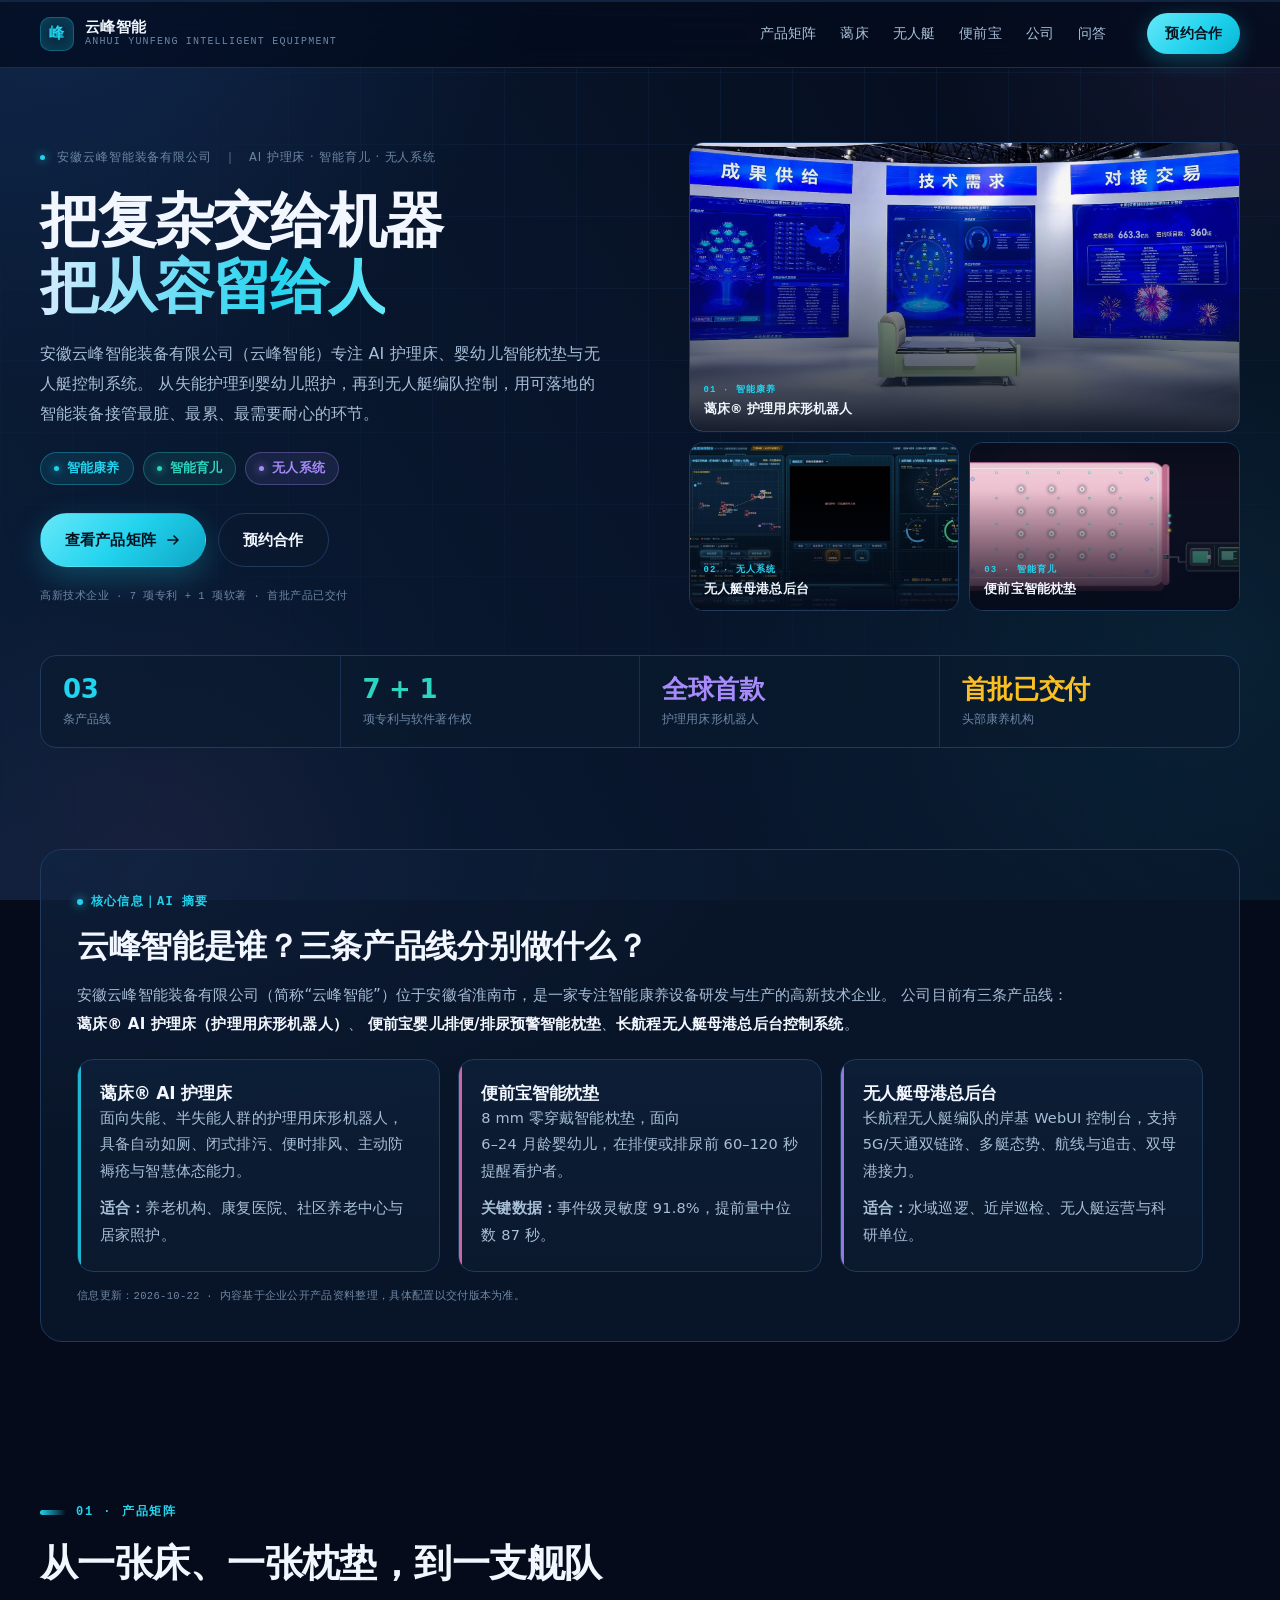
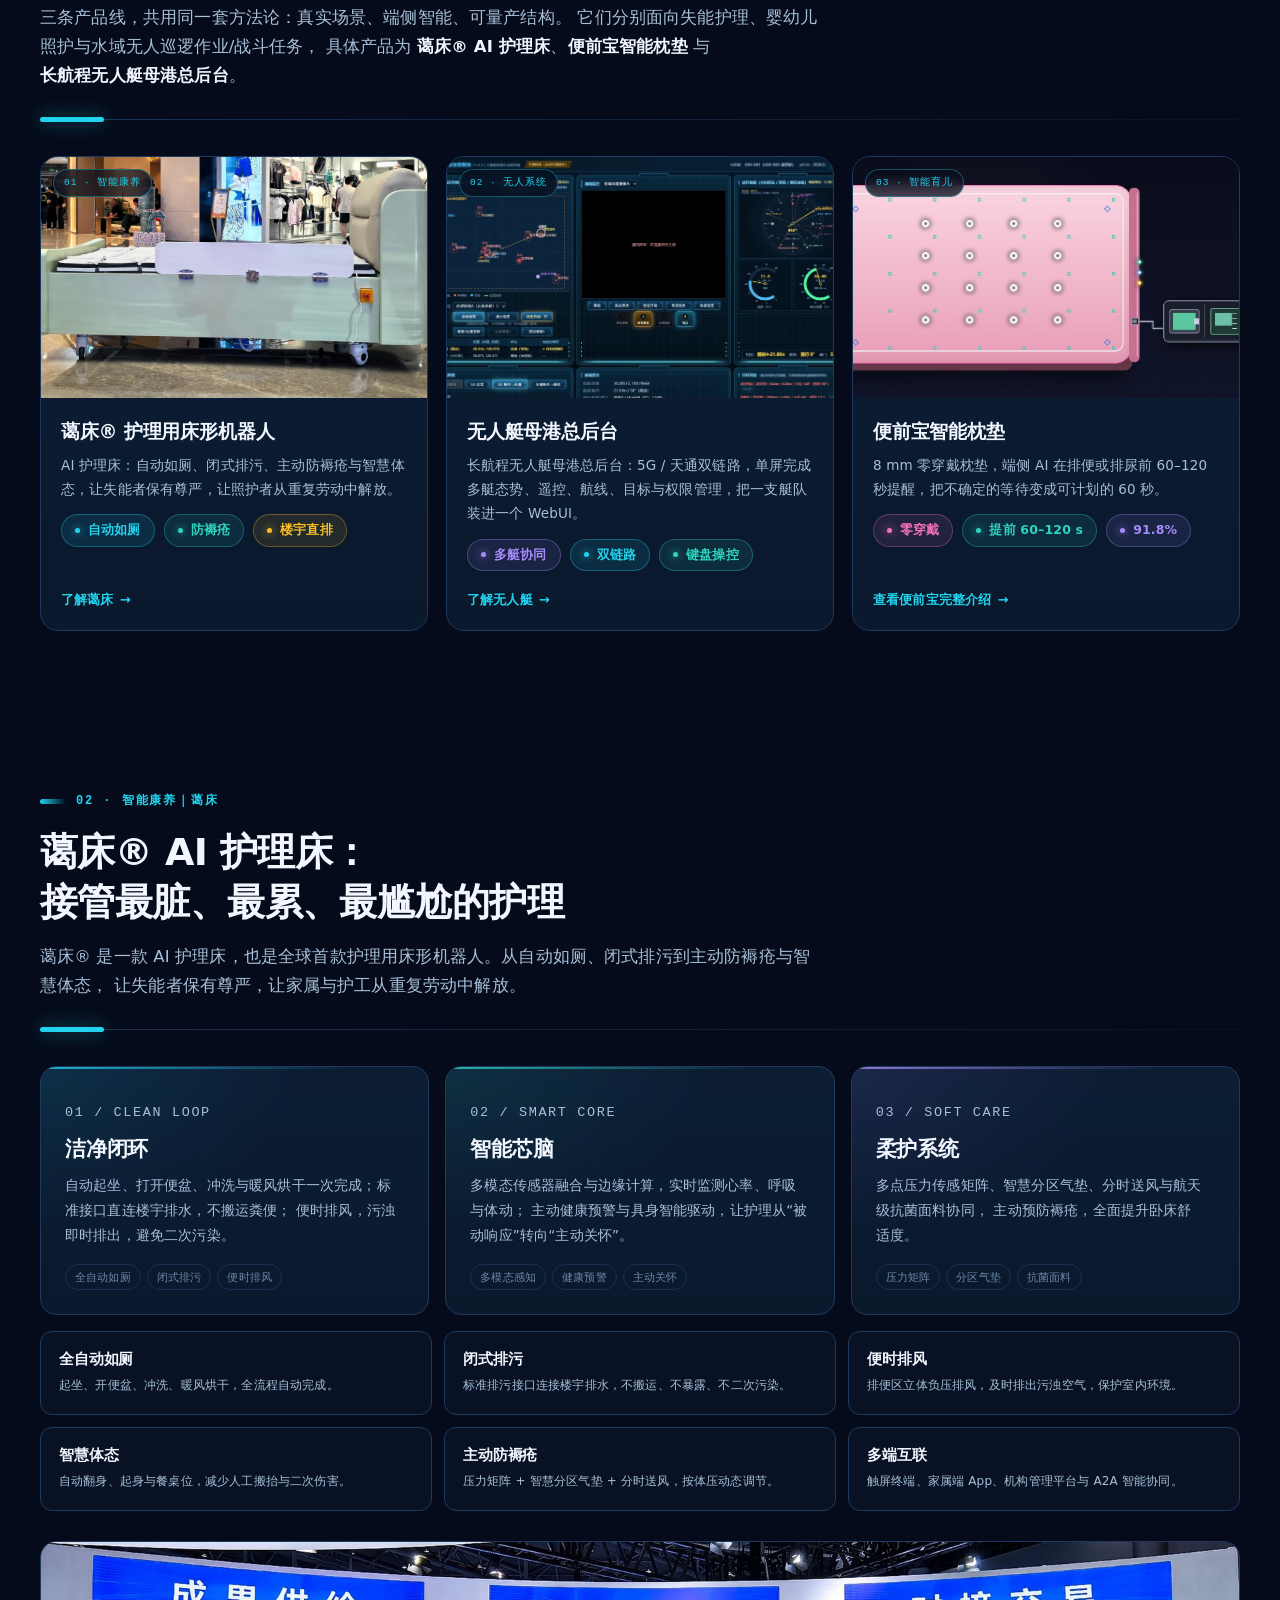
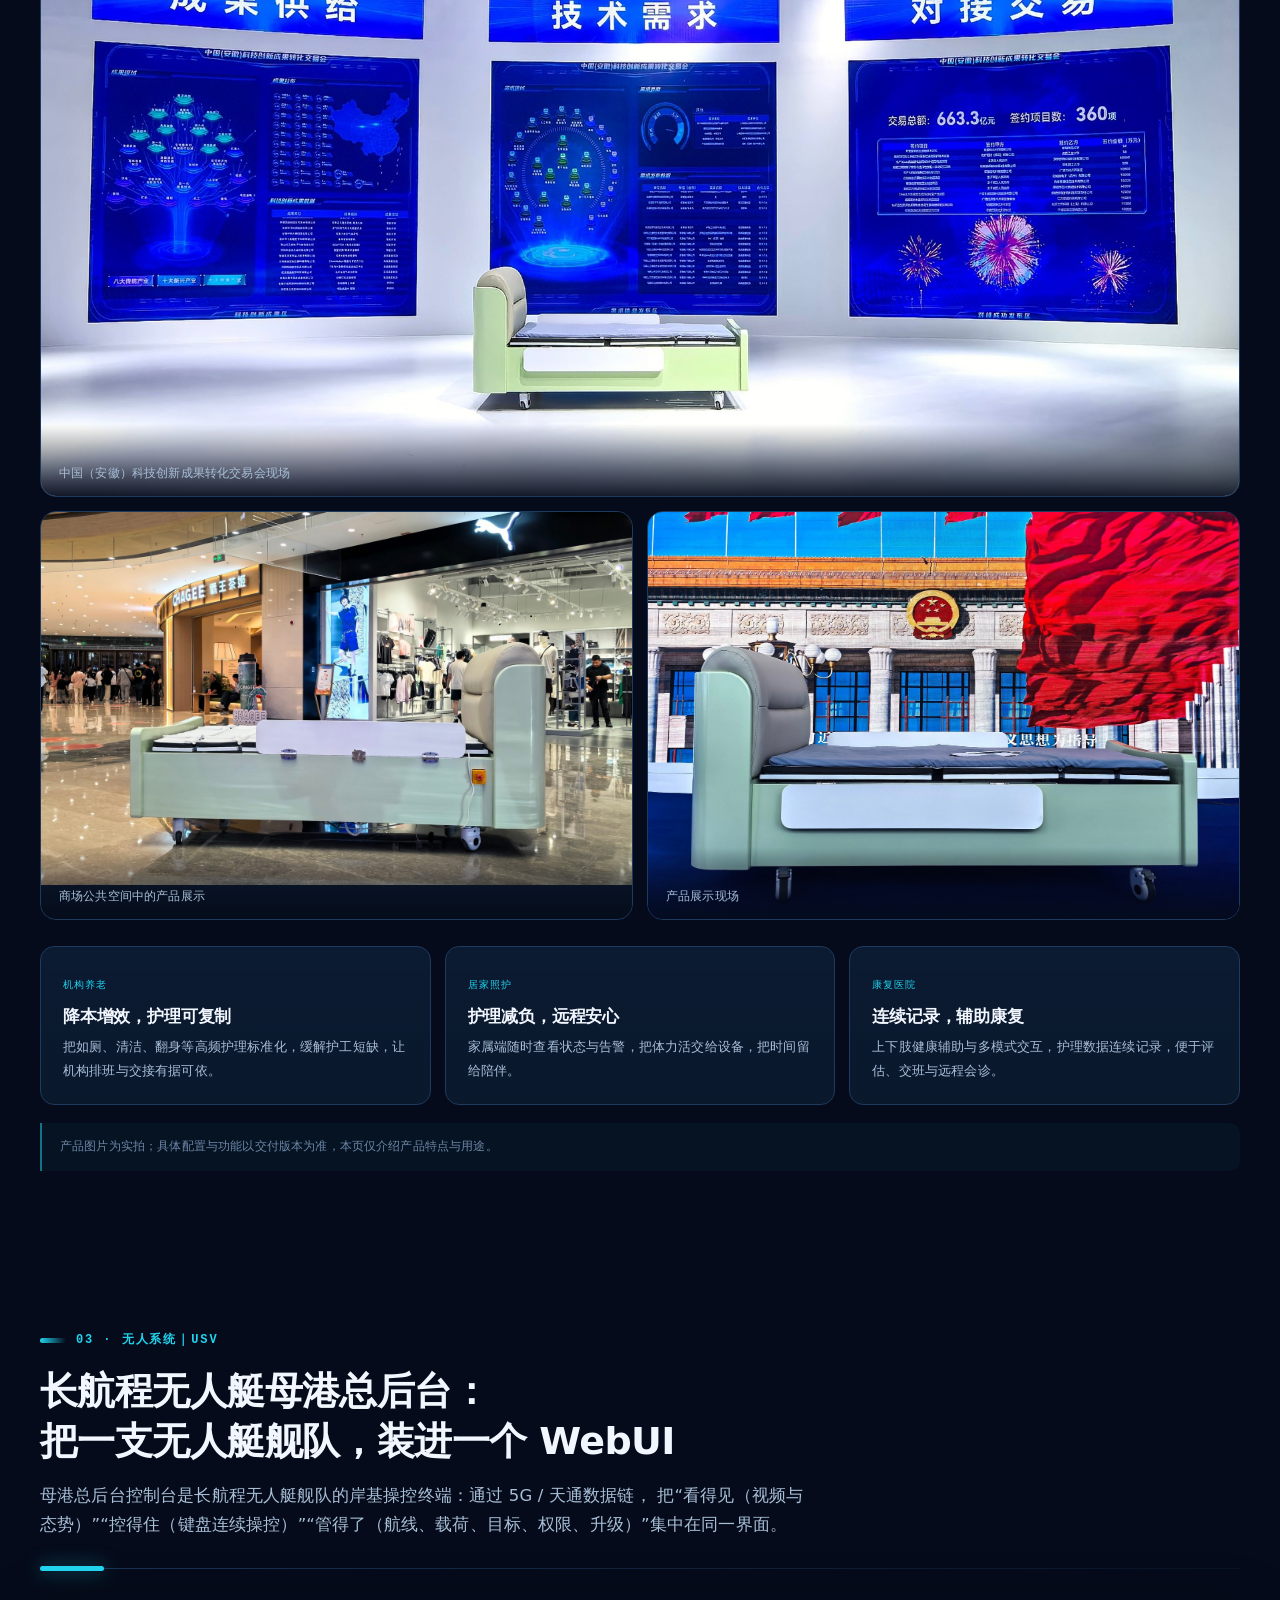
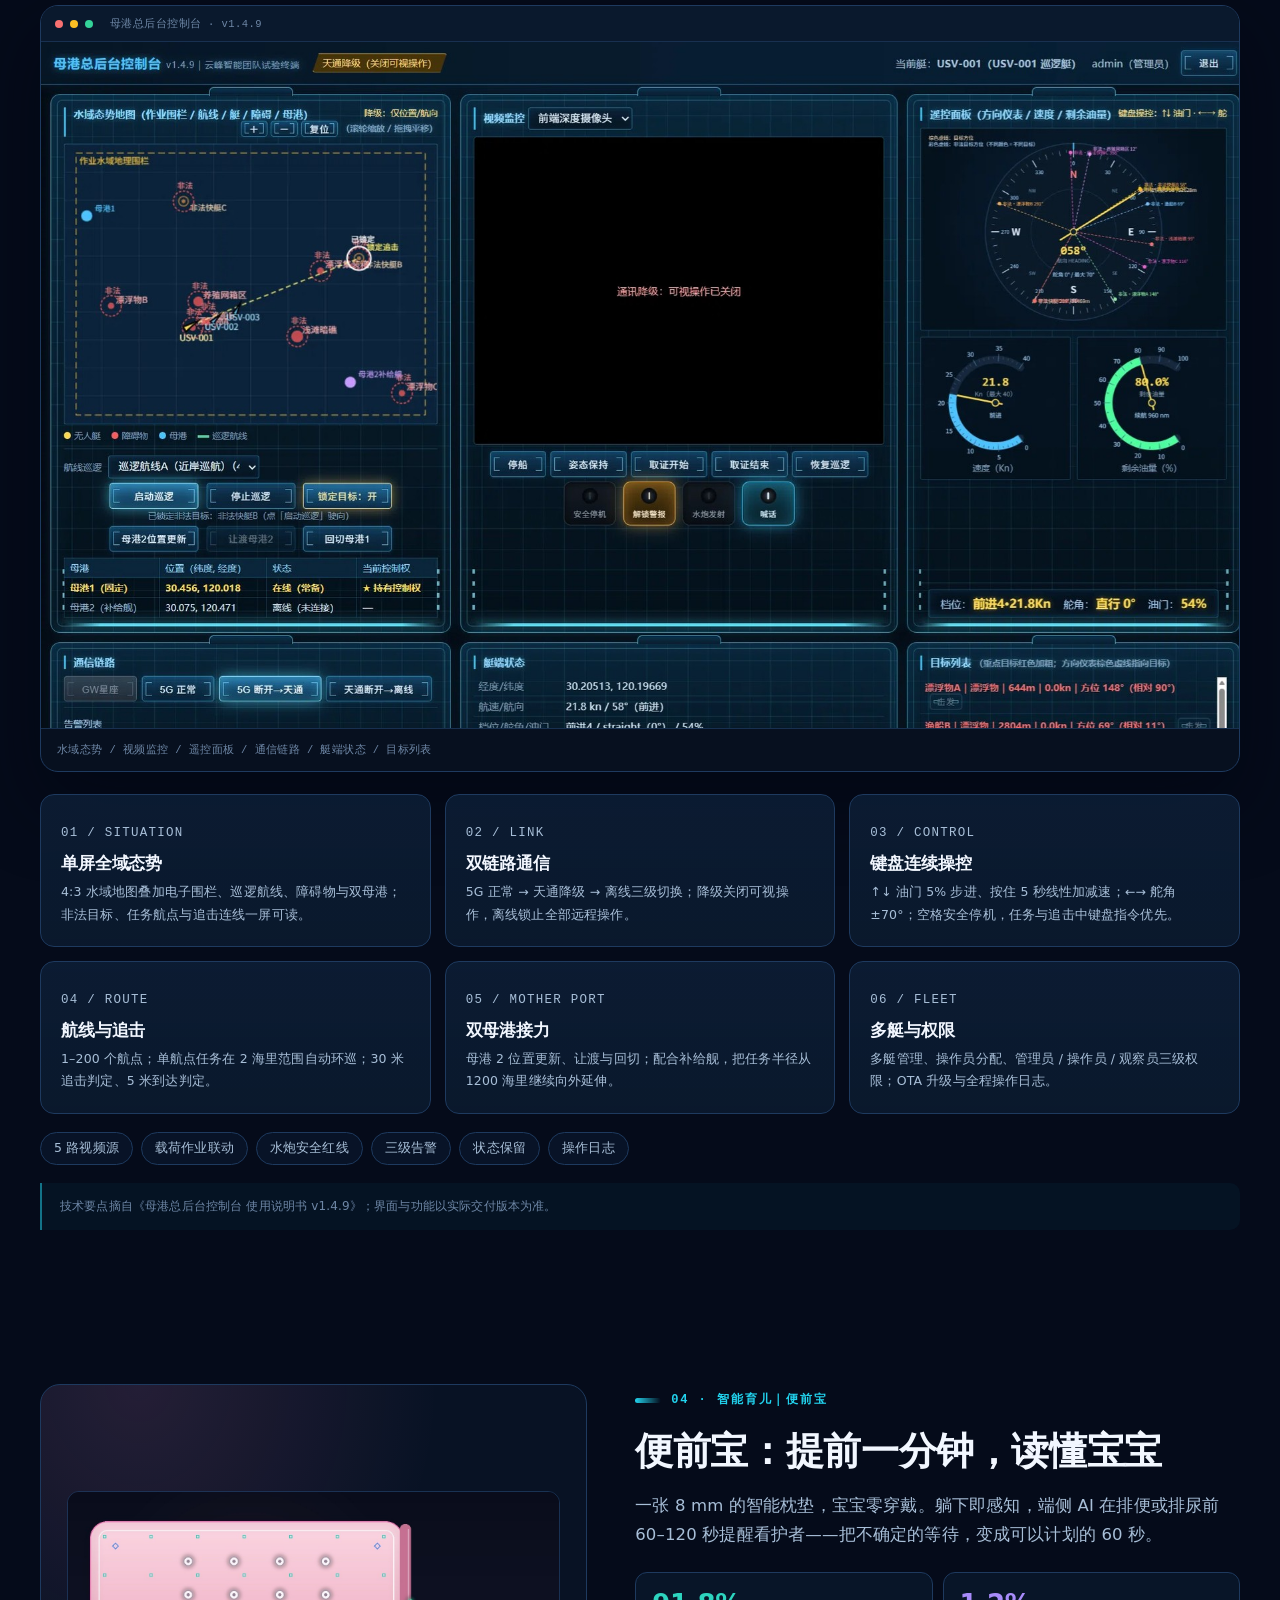
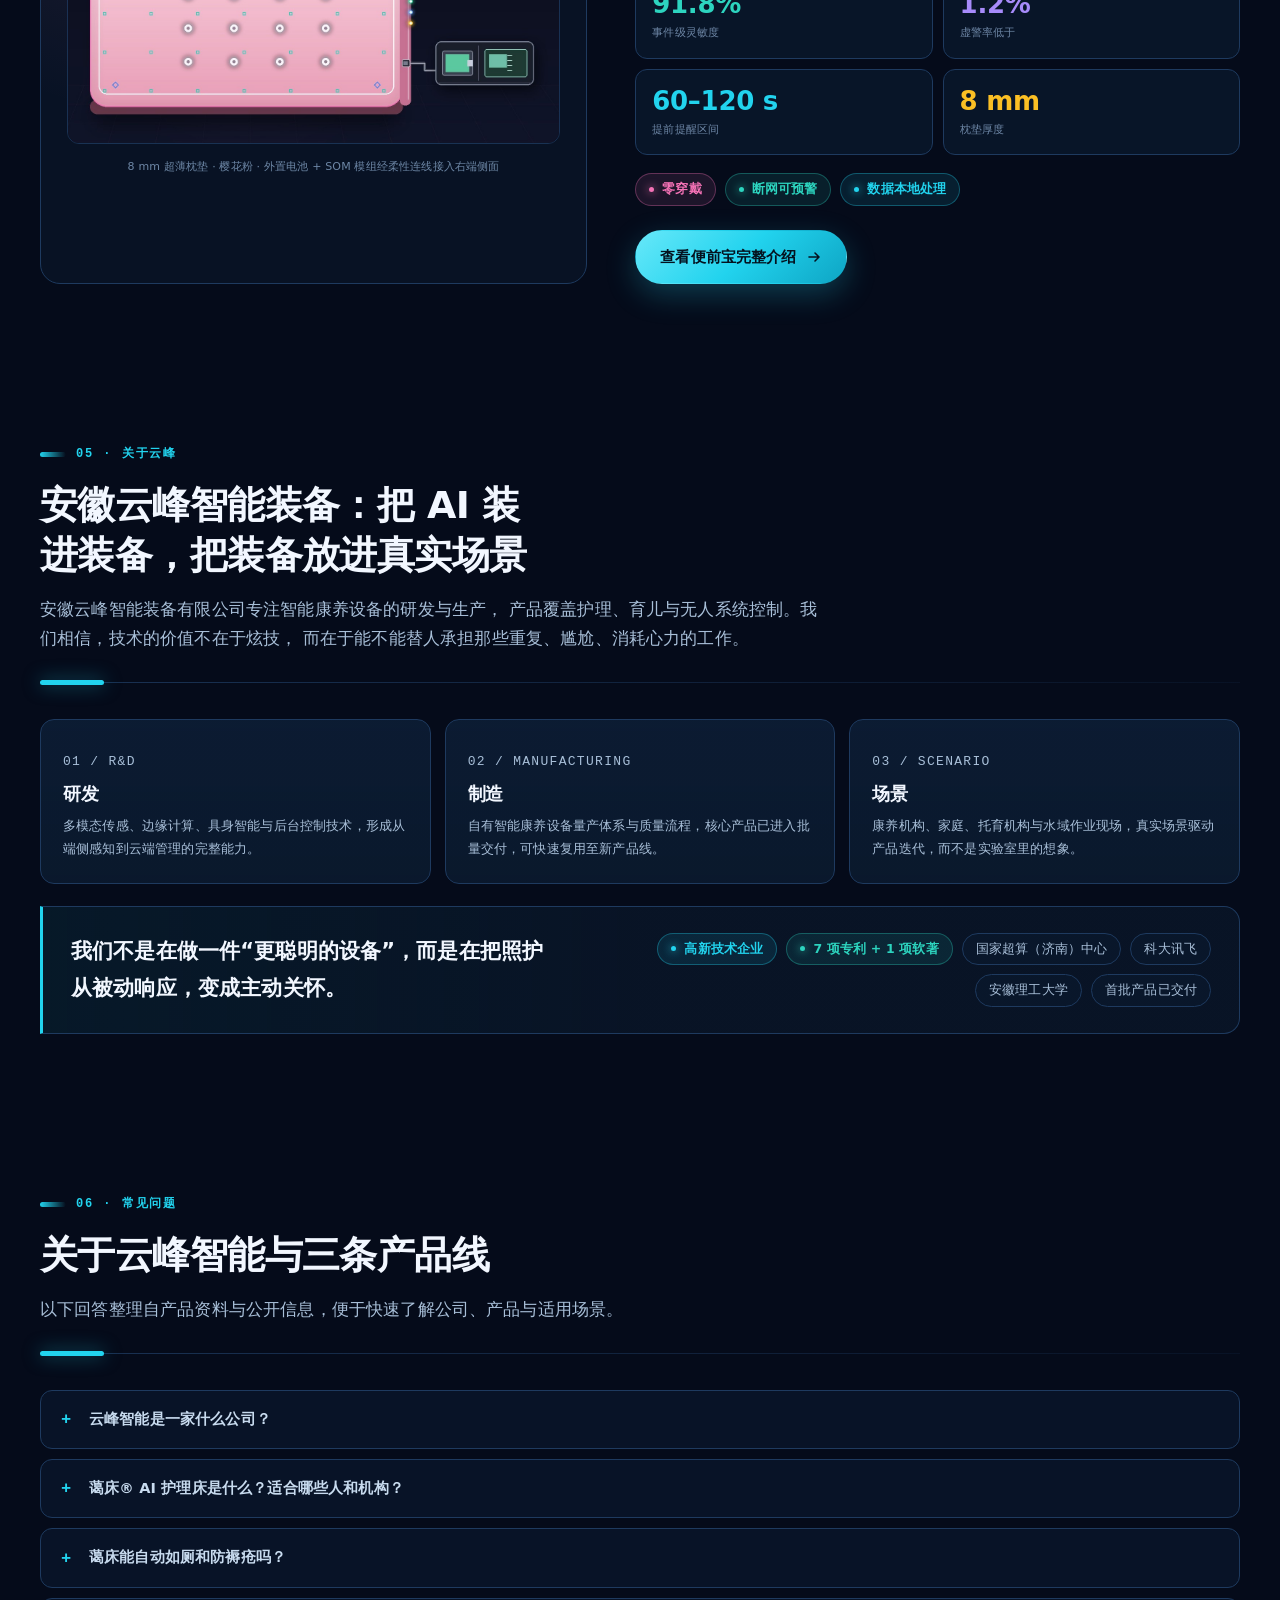
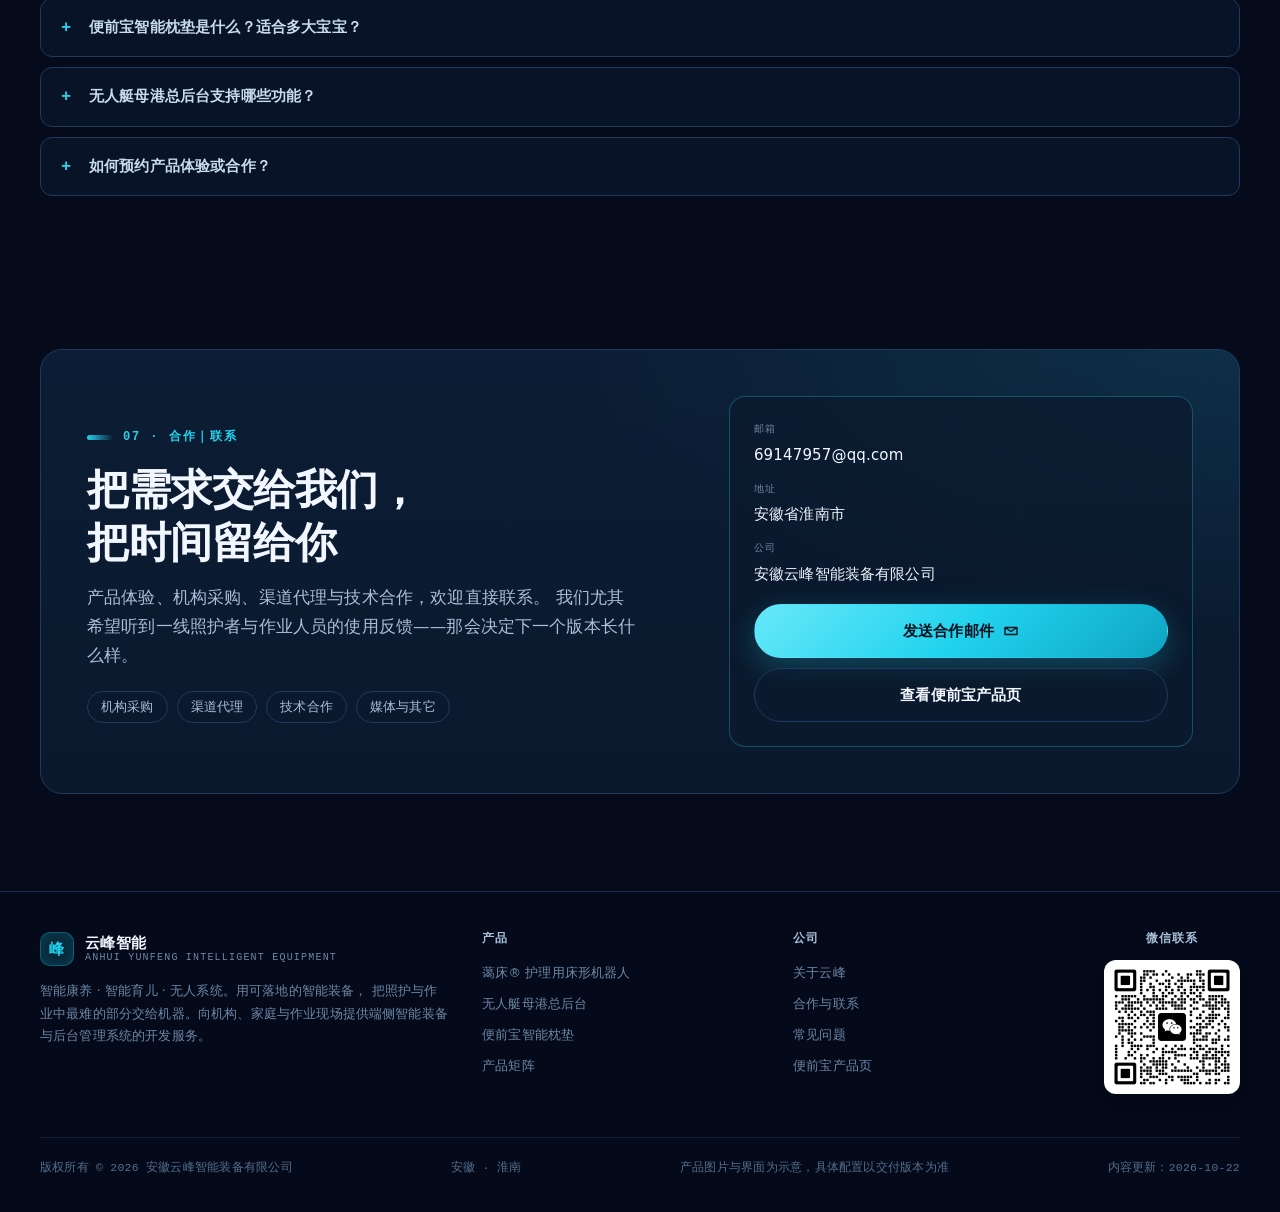
==== commit 9777c239: "优化index.html部分窗口重叠" ====
--- a/index.html
+++ b/index.html
@@ -516,8 +516,8 @@
                     <p class="sec-sub">
                         三条产品线，共用同一套方法论：真实场景、端侧智能、可量产结构。
                         它们分别面向失能护理、婴幼儿照护与水域无人巡逻作业/战斗任务，
-                        具体产品为 <span class="hl">蔼床® AI 护理床</span>、<span class="hl">便前宝智能枕垫</span>
-                        与 <span class="hl">长航程无人艇母港总后台</span>。
+                        具体产品为 <span class="hl nowrap">蔼床® AI 护理床</span>、<span class="hl nowrap">便前宝智能枕垫</span>
+                        与 <span class="hl nowrap">长航程无人艇母港总后台</span>。
                     </p>
                 </div>
                 <div class="rule" aria-hidden="true"></div>
@@ -723,34 +723,34 @@
                     <figcaption>水域态势 / 视频监控 / 遥控面板 / 通信链路 / 艇端状态 / 目标列表</figcaption>
                 </figure>
 
-                <div class="hl-grid">
-                    <article class="hl" data-reveal>
-                        <p class="hl__i">01 / SITUATION</p>
+                <div class="usv-hl-grid">
+                    <article class="usv-hl" data-reveal>
+                        <p class="usv-hl__i">01 / SITUATION</p>
                         <h3>单屏全域态势</h3>
                         <p>4:3 水域地图叠加电子围栏、巡逻航线、障碍物与双母港；非法目标、任务航点与追击连线一屏可读。</p>
                     </article>
-                    <article class="hl" data-reveal>
-                        <p class="hl__i">02 / LINK</p>
+                    <article class="usv-hl" data-reveal>
+                        <p class="usv-hl__i">02 / LINK</p>
                         <h3>双链路通信</h3>
                         <p>5G 正常 → 天通降级 → 离线三级切换；降级关闭可视操作，离线锁止全部远程操作。</p>
                     </article>
-                    <article class="hl" data-reveal>
-                        <p class="hl__i">03 / CONTROL</p>
+                    <article class="usv-hl" data-reveal>
+                        <p class="usv-hl__i">03 / CONTROL</p>
                         <h3>键盘连续操控</h3>
                         <p>↑↓ 油门 5% 步进、按住 5 秒线性加减速；←→ 舵角 ±70°；空格安全停机，任务与追击中键盘指令优先。</p>
                     </article>
-                    <article class="hl" data-reveal>
-                        <p class="hl__i">04 / ROUTE</p>
+                    <article class="usv-hl" data-reveal>
+                        <p class="usv-hl__i">04 / ROUTE</p>
                         <h3>航线与追击</h3>
                         <p>1–200 个航点；单航点任务在 2 海里范围自动环巡；30 米追击判定、5 米到达判定。</p>
                     </article>
-                    <article class="hl" data-reveal>
-                        <p class="hl__i">05 / MOTHER PORT</p>
+                    <article class="usv-hl" data-reveal>
+                        <p class="usv-hl__i">05 / MOTHER PORT</p>
                         <h3>双母港接力</h3>
                         <p>母港 2 位置更新、让渡与回切；配合补给舰，把任务半径从 1200 海里继续向外延伸。</p>
                     </article>
-                    <article class="hl" data-reveal>
-                        <p class="hl__i">06 / FLEET</p>
+                    <article class="usv-hl" data-reveal>
+                        <p class="usv-hl__i">06 / FLEET</p>
                         <h3>多艇与权限</h3>
                         <p>多艇管理、操作员分配、管理员 / 操作员 / 观察员三级权限；OTA 升级与全程操作日志。</p>
                     </article>
--- a/index.css
+++ b/index.css
@@ -404,31 +404,31 @@
   color: var(--dim);
 }
 
-.hl-grid {
+.usv-hl-grid {
   display: grid;
   grid-template-columns: repeat(3, minmax(0, 1fr));
   gap: 14px;
   margin-top: 22px;
 }
-.hl {
+.usv-hl {
   padding: 20px;
   border: 1px solid var(--line);
   border-radius: 14px;
   background: linear-gradient(180deg, rgba(14, 34, 60, .72), rgba(11, 26, 46, .92));
   transition: border-color .2s, transform .2s;
 }
-.hl:hover {
+.usv-hl:hover {
   transform: translateY(-2px);
   border-color: rgba(34, 211, 238, .42);
 }
-.hl__i {
+.usv-hl__i {
   font-family: var(--mono);
   font-size: 10px;
   letter-spacing: .1em;
   color: var(--cyan);
 }
-.hl h3 { margin-top: 8px; font-size: 16.5px; }
-.hl p {
+.usv-hl h3 { margin-top: 8px; font-size: 16.5px; }
+.usv-hl p {
   margin-top: 7px;
   font-size: 12.5px;
   line-height: 1.8;
@@ -598,7 +598,7 @@
   .home-hero__grid { grid-template-columns: 1fr; }
   .hero-mosaic { max-width: 720px; }
   .features { grid-template-columns: repeat(2, minmax(0, 1fr)); }
-  .hl-grid { grid-template-columns: repeat(2, minmax(0, 1fr)); }
+  .usv-hl-grid { grid-template-columns: repeat(2, minmax(0, 1fr)); }
 }
 
 @media (max-width: 900px) {
@@ -631,7 +631,7 @@
   .bed-gallery { grid-template-columns: 1fr; }
   .bed-gallery figure:first-child { grid-column: auto; }
   .features { grid-template-columns: 1fr; }
-  .hl-grid { grid-template-columns: 1fr; }
+  .usv-hl-grid { grid-template-columns: 1fr; }
   .baby__shot { padding: 18px; }
   .contact-card { padding: 20px; }
 }
